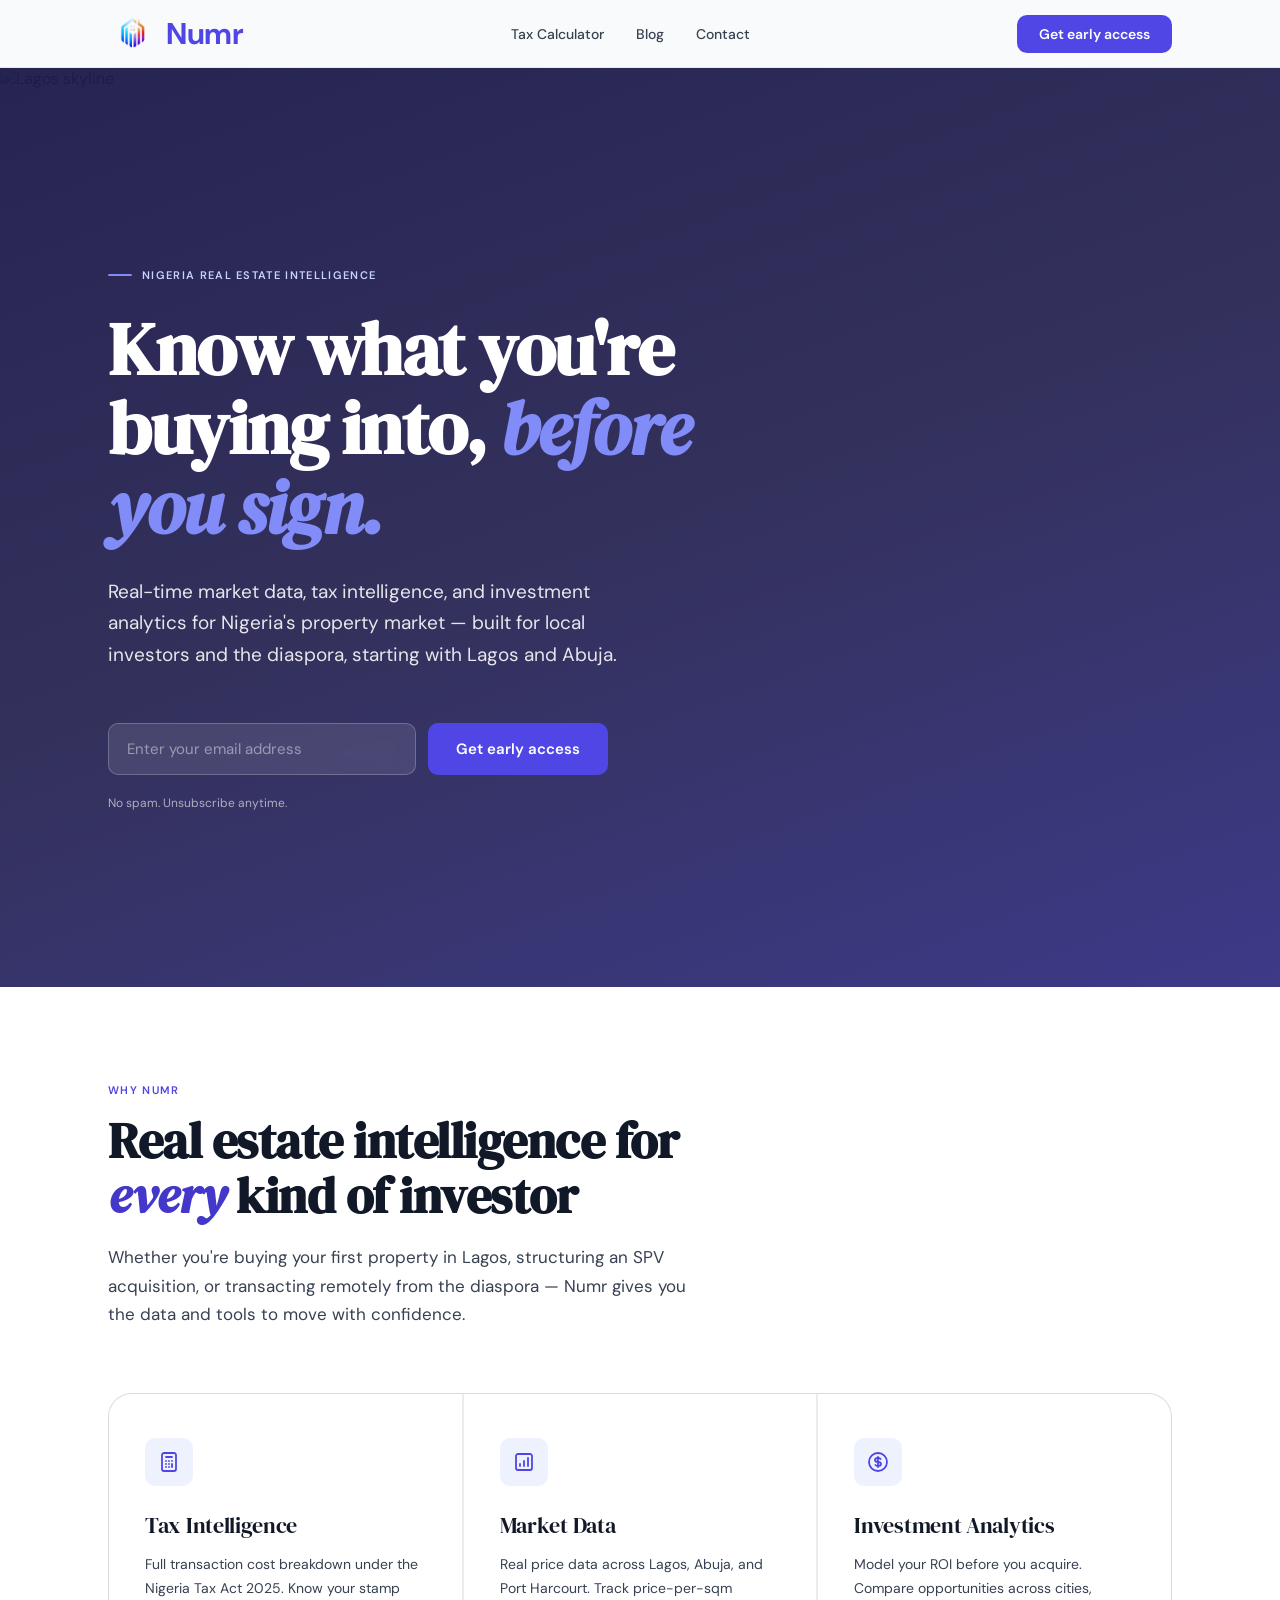
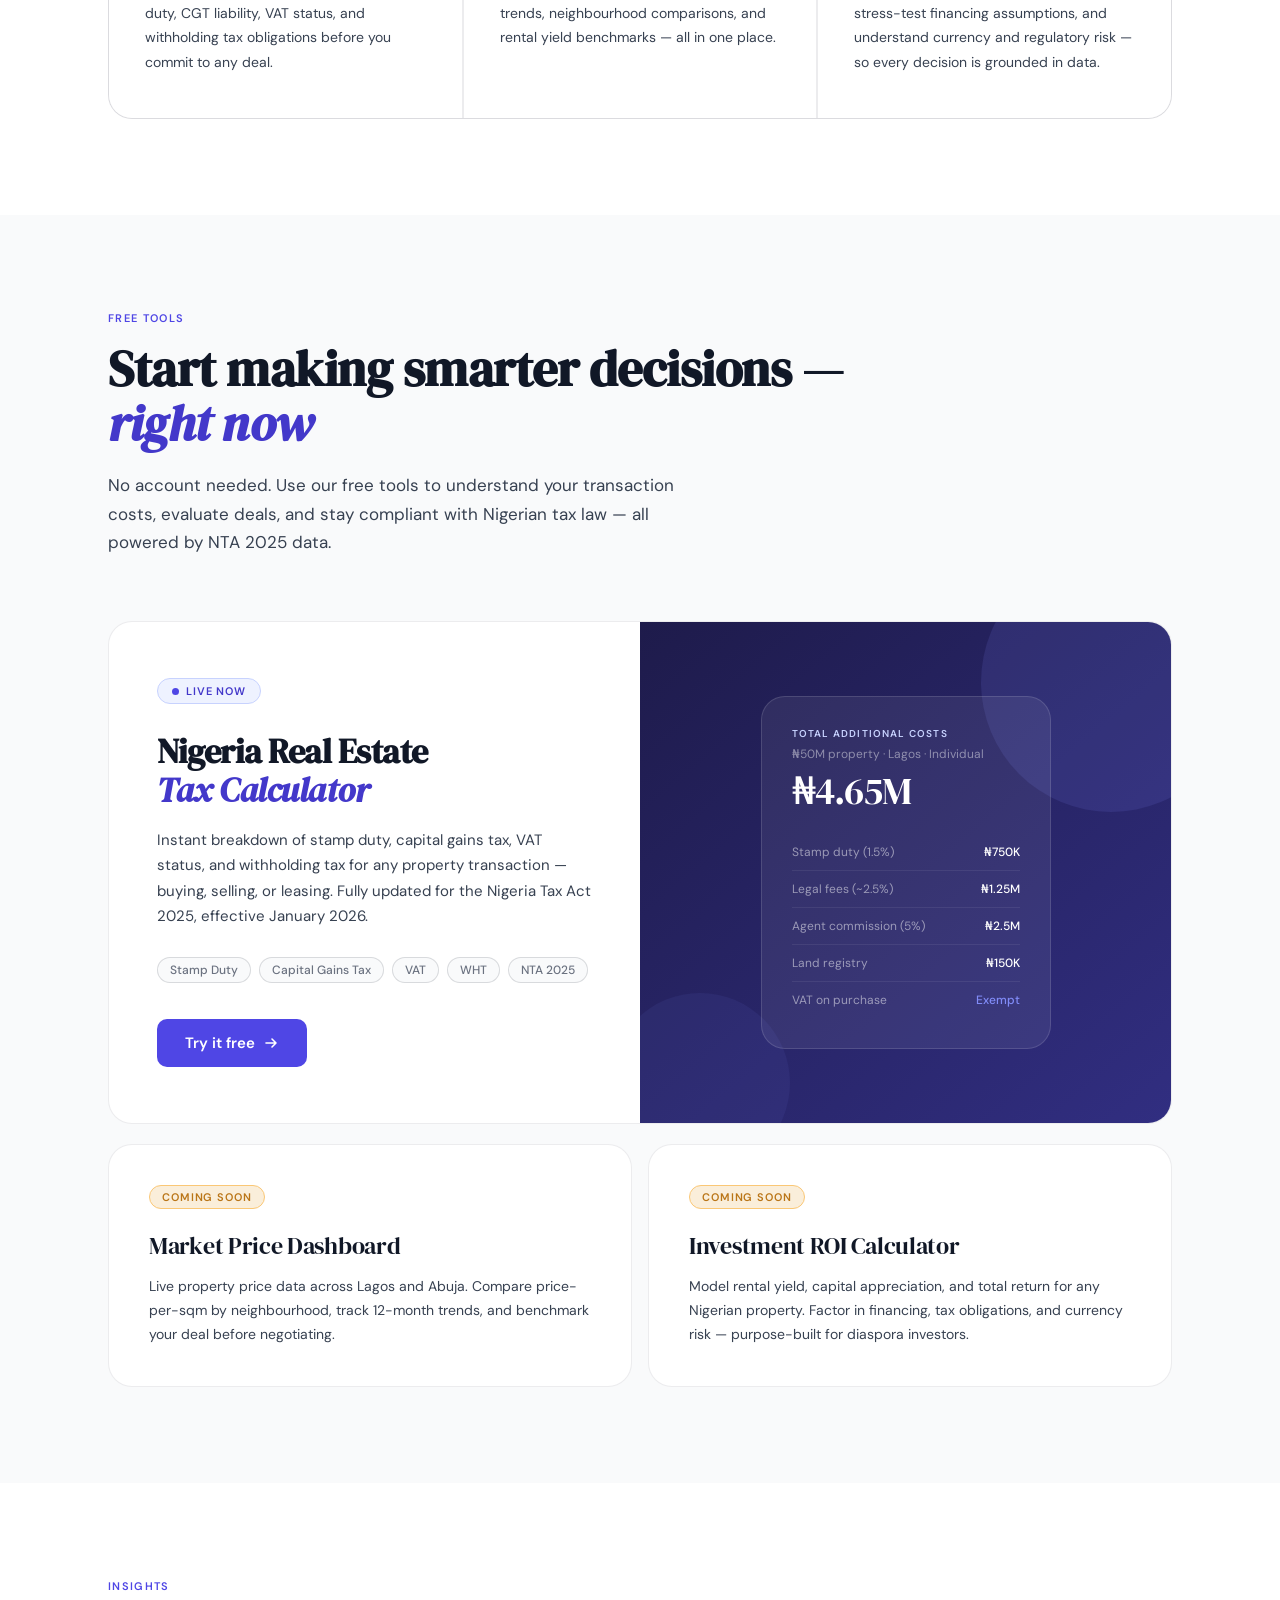
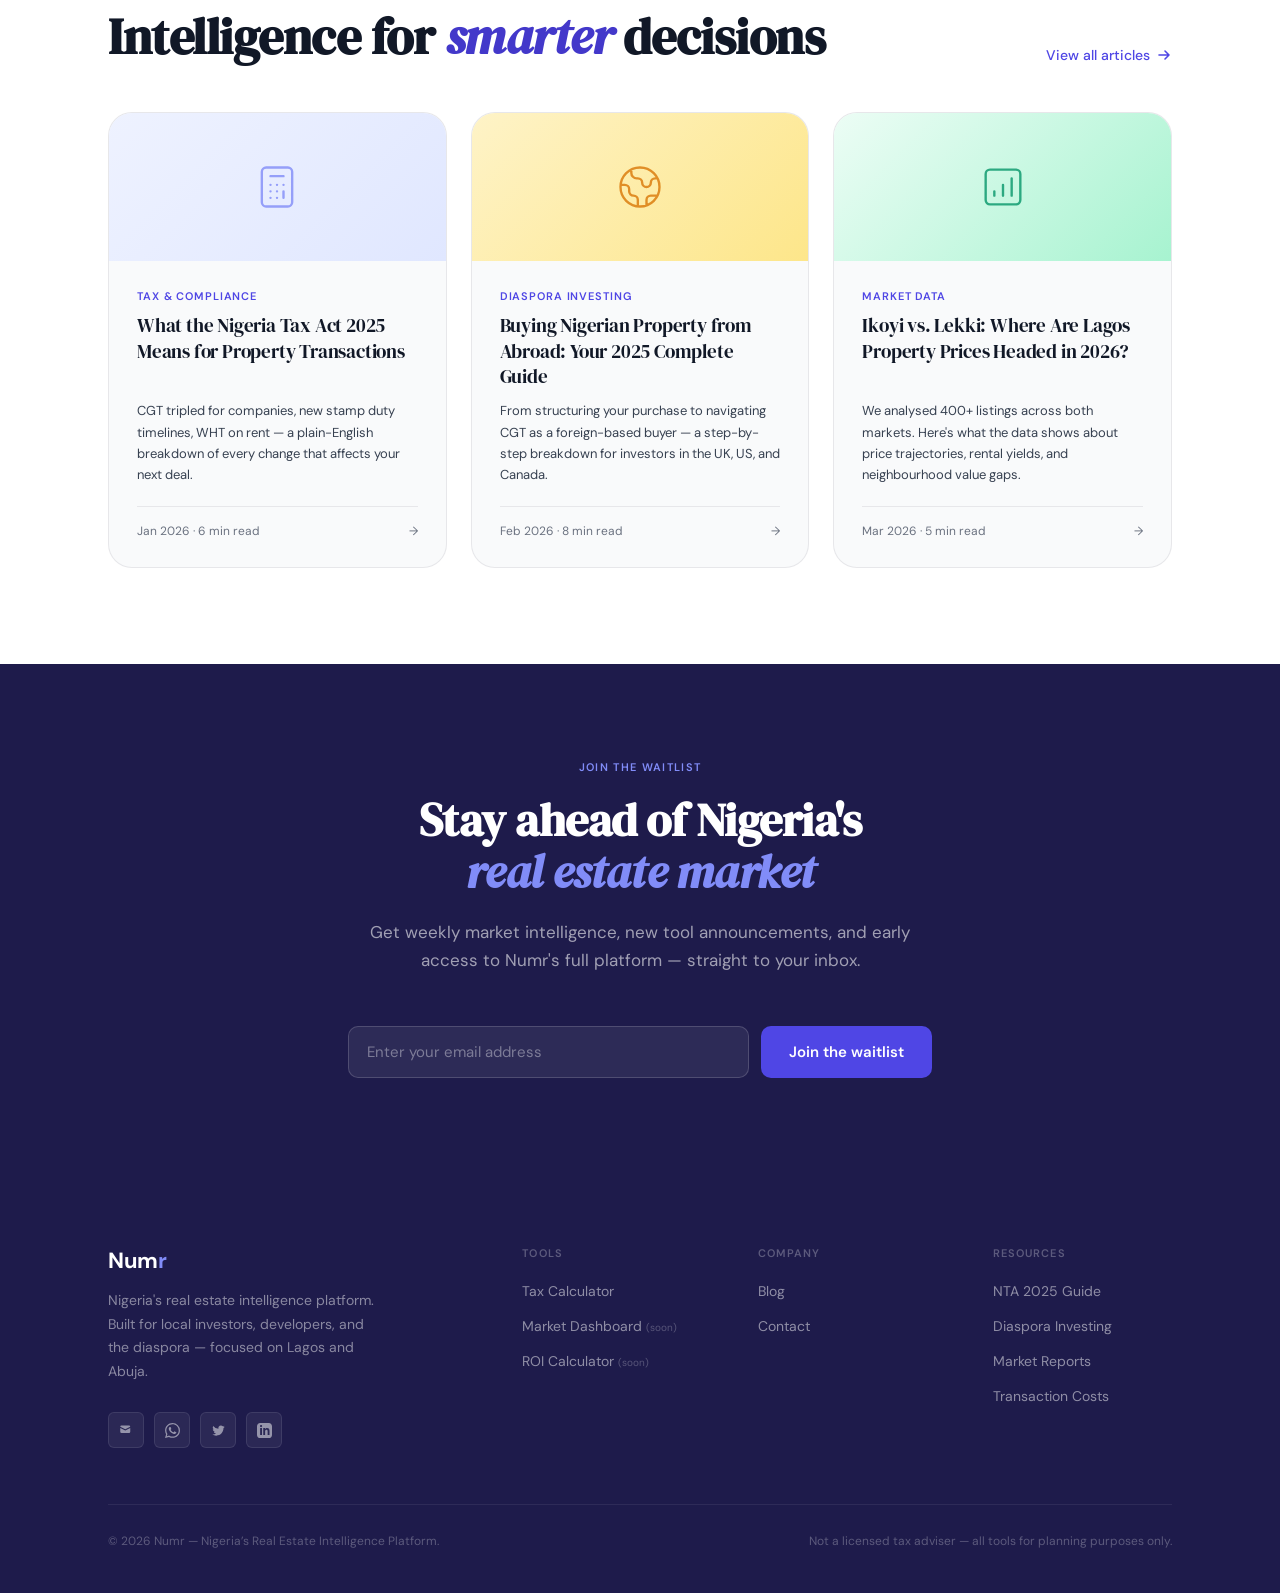
==== index.html @ b35c4426 "bugfix: medium link" ====
<!DOCTYPE html>
<html lang="en">
<head>
  <meta charset="UTF-8">
  <meta name="viewport" content="width=device-width, initial-scale=1.0">
  <title>Numr — Nigeria Real Estate Intelligence</title>
  <meta name="description" content="Market data, tax intelligence, and investment analytics for Nigeria's real estate market. Built for local investors and the diaspora.">

  <!-- Google Analytics -->
  <script async src="https://www.googletagmanager.com/gtag/js?id=G-4TX4QD73YT"></script>
  <script>
    window.dataLayer = window.dataLayer || [];
    function gtag(){dataLayer.push(arguments);}
    gtag('js', new Date());
    gtag('config', 'G-4TX4QD73YT');
  </script>

  <!-- Fonts -->
  <link rel="preconnect" href="https://fonts.googleapis.com">
  <link rel="preconnect" href="https://fonts.gstatic.com" crossorigin>
  <link href="https://fonts.googleapis.com/css2?family=DM+Serif+Display:ital@0;1&family=DM+Sans:opsz,wght@9..40,300;9..40,400;9..40,500;9..40,600;9..40,700&display=swap" rel="stylesheet">

  <!-- Shared styles -->
  <link rel="stylesheet" href="styles.css">

  <style>
    /* ── PAGE-SPECIFIC STYLES ── */

    /* HERO */
    .hero {
      position: relative;
      min-height: max(600px, calc(100vh - var(--nav-h)));
      display: flex;
      align-items: center;
      overflow: hidden;
    }
    .hero-bg { position: absolute; inset: 0; z-index: 0; }
    .hero-bg img { width: 100%; height: 100%; object-fit: cover; object-position: center 40%; }
    .hero-bg::after {
      content: '';
      position: absolute;
      inset: 0;
      background: linear-gradient(160deg, rgba(30,27,75,0.96) 0%, rgba(30,27,75,0.90) 50%, rgba(49,46,129,0.94) 100%);
    }
    .hero-content {
      position: relative;
      z-index: 1;
      max-width: var(--max-w);
      margin: 0 auto;
      padding: 96px 28px 80px;
      width: 100%;
    }
    .hero-eyebrow {
      display: inline-flex;
      align-items: center;
      gap: 10px;
      font-size: 11px;
      font-weight: 600;
      letter-spacing: 0.12em;
      text-transform: uppercase;
      color: var(--indigo-200);
      margin-bottom: 28px;
    }
    .hero-eyebrow::before {
      content: '';
      display: inline-block;
      width: 24px;
      height: 2px;
      background: var(--indigo-400);
      border-radius: 2px;
    }
    .hero h1 {
      font-family: 'DM Serif Display', serif;
      font-size: clamp(40px, 6vw, 74px);
      line-height: 1.07;
      color: #fff;
      letter-spacing: -1.5px;
      margin-bottom: 28px;
      max-width: 820px;
    }
    .hero h1 em { font-style: italic; color: var(--indigo-400); }
    .hero-desc {
      font-size: clamp(16px, 2vw, 19px);
      color: rgba(255,255,255,0.88);
      line-height: 1.68;
      margin-bottom: 52px;
      max-width: 560px;
    }
    .hero-form { display: flex; gap: 12px; flex-wrap: wrap; max-width: 500px; }
    .hero-form input {
      flex: 1;
      min-width: 220px;
      height: 52px;
      border: 1.5px solid rgba(255,255,255,0.22);
      border-radius: var(--radius-md);
      background: rgba(255,255,255,0.10);
      backdrop-filter: blur(8px);
      color: #fff;
      font-family: 'DM Sans', sans-serif;
      font-size: 15px;
      padding: 0 18px;
      outline: none;
      transition: border-color 0.15s, background 0.15s;
    }
    .hero-form input::placeholder { color: rgba(255,255,255,0.45); }
    .hero-form input:focus { border-color: var(--indigo-400); background: rgba(255,255,255,0.15); }
    .hero-form button {
      height: 52px;
      padding: 0 28px;
      background: var(--indigo-600);
      color: #fff;
      border: none;
      border-radius: var(--radius-md);
      font-family: 'DM Sans', sans-serif;
      font-size: 15px;
      font-weight: 600;
      cursor: pointer;
      white-space: nowrap;
      transition: background 0.15s, transform 0.1s;
    }
    .hero-form button:hover { background: var(--indigo-500); }
    .hero-form button:active { transform: scale(0.98); }
    .hero-success {
      display: none;
      align-items: center;
      gap: 14px;
      background: rgba(255,255,255,0.10);
      border: 1.5px solid var(--indigo-400);
      border-radius: var(--radius-md);
      padding: 16px 22px;
      max-width: 440px;
    }
    .hero-success-icon {
      width: 30px; height: 30px;
      border-radius: 50%;
      background: var(--indigo-600);
      display: flex; align-items: center; justify-content: center;
      flex-shrink: 0;
    }
    .hero-success-text { font-size: 14px; color: rgba(255,255,255,0.88); line-height: 1.5; }
    .hero-success-text strong { color: #fff; display: block; margin-bottom: 2px; }
    .hero-sub { margin-top: 20px; font-size: 12px; color: rgba(255,255,255,0.60); }

    /* TRUST BAR */
    .trust-bar { background: var(--indigo-900); padding: 16px 28px; }
    .trust-inner {
      max-width: var(--max-w);
      margin: 0 auto;
      display: flex;
      align-items: center;
      justify-content: center;
      flex-wrap: wrap;
      gap: 8px 28px;
    }
    .trust-label {
      font-size: 11px;
      font-weight: 600;
      letter-spacing: 0.08em;
      text-transform: uppercase;
      color: rgba(255,255,255,0.38);
    }
    .trust-items { display: flex; align-items: center; flex-wrap: wrap; gap: 6px 22px; }
    .trust-item {
      font-size: 13px;
      font-weight: 500;
      color: rgba(255,255,255,0.62);
      display: flex;
      align-items: center;
      gap: 7px;
    }
    .trust-dot { width: 4px; height: 4px; border-radius: 50%; background: var(--indigo-400); flex-shrink: 0; }

    /* SECTION BASE */
    section { padding: 96px 0; }
    .section-inner { max-width: var(--max-w); margin: 0 auto; padding: 0 28px; }
    .section-eyebrow {
      font-size: 11px;
      font-weight: 600;
      letter-spacing: 0.12em;
      text-transform: uppercase;
      color: var(--indigo-600);
      margin-bottom: 16px;
    }
    .section-h2 {
      font-family: 'DM Serif Display', serif;
      font-size: clamp(30px, 4vw, 50px);
      line-height: 1.10;
      letter-spacing: -0.5px;
      color: var(--ink);
      margin-bottom: 20px;
    }
    .section-h2 em { font-style: italic; color: var(--indigo-700); }
    .section-sub {
      font-size: 17px;
      color: var(--ink-muted);
      line-height: 1.68;
      max-width: 600px;
      margin-bottom: 64px;
    }

    /* PITCH */
    .pitch { background: var(--white); }
    .pitch-grid {
      display: grid;
      grid-template-columns: repeat(3, 1fr);
      gap: 2px;
      background: var(--border);
      border-radius: var(--radius-xl);
      overflow: hidden;
      border: 1px solid var(--border);
    }
    .pitch-item { background: var(--white); padding: 44px 36px; transition: background 0.2s; }
    .pitch-item:hover { background: var(--surface); }
    .pitch-icon {
      width: 48px; height: 48px;
      border-radius: var(--radius-md);
      background: var(--indigo-50);
      display: flex; align-items: center; justify-content: center;
      margin-bottom: 24px;
      color: var(--indigo-600);
    }
    .pitch-title { font-family: 'DM Serif Display', serif; font-size: 22px; color: var(--ink); margin-bottom: 12px; letter-spacing: -0.3px; }
    .pitch-text { font-size: 14px; color: var(--ink-muted); line-height: 1.75; }

    /* TOOLS */
    .tools { background: var(--surface); }
    .tool-featured {
      background: var(--white);
      border: 1px solid var(--border);
      border-radius: var(--radius-xl);
      overflow: hidden;
      margin-bottom: 20px;
      display: grid;
      grid-template-columns: 1fr 1fr;
      min-height: 400px;
    }
    .tool-featured-content { padding: 56px 48px; display: flex; flex-direction: column; justify-content: center; }
    .tool-live-badge {
      display: inline-flex;
      align-items: center;
      gap: 7px;
      font-size: 11px;
      font-weight: 600;
      letter-spacing: 0.08em;
      text-transform: uppercase;
      background: var(--indigo-50);
      color: var(--indigo-700);
      border: 1px solid var(--indigo-200);
      border-radius: 100px;
      padding: 5px 14px;
      margin-bottom: 28px;
      width: fit-content;
    }
    .tool-live-badge::before {
      content: '';
      width: 7px; height: 7px;
      border-radius: 50%;
      background: var(--indigo-600);
      animation: pulse 2s infinite;
    }
    @keyframes pulse { 0%, 100% { opacity: 1; } 50% { opacity: 0.4; } }
    .tool-featured-title {
      font-family: 'DM Serif Display', serif;
      font-size: 34px;
      color: var(--ink);
      line-height: 1.15;
      letter-spacing: -0.5px;
      margin-bottom: 18px;
    }
    .tool-featured-title em { font-style: italic; color: var(--indigo-700); }
    .tool-featured-desc { font-size: 15px; color: var(--ink-muted); line-height: 1.68; margin-bottom: 28px; }
    .tool-tags { display: flex; flex-wrap: wrap; gap: 8px; margin-bottom: 36px; }
    .tool-tag {
      font-size: 12px;
      font-weight: 500;
      color: var(--ink-faint);
      background: var(--surface);
      border: 1px solid var(--border-md);
      border-radius: 100px;
      padding: 4px 12px;
    }
    .btn-primary {
      display: inline-flex;
      align-items: center;
      gap: 8px;
      padding: 14px 28px;
      background: var(--indigo-600);
      color: #fff;
      border-radius: var(--radius-md);
      font-size: 15px;
      font-weight: 600;
      text-decoration: none;
      border: none;
      cursor: pointer;
      transition: background 0.15s, transform 0.1s;
      width: fit-content;
    }
    .btn-primary:hover { background: var(--indigo-700); }
    .btn-primary:active { transform: scale(0.99); }

    .tool-featured-preview {
      background: linear-gradient(140deg, var(--indigo-900) 0%, var(--indigo-800) 100%);
      display: flex;
      align-items: center;
      justify-content: center;
      padding: 48px;
      position: relative;
      overflow: hidden;
    }
    .tool-featured-preview::before {
      content: '';
      position: absolute;
      top: -70px; right: -70px;
      width: 260px; height: 260px;
      border-radius: 50%;
      background: rgba(129,140,248,0.12);
    }
    .tool-featured-preview::after {
      content: '';
      position: absolute;
      bottom: -50px; left: -30px;
      width: 180px; height: 180px;
      border-radius: 50%;
      background: rgba(129,140,248,0.07);
    }
    .mini-calc {
      position: relative;
      z-index: 1;
      background: rgba(255,255,255,0.07);
      border: 1px solid rgba(255,255,255,0.13);
      border-radius: var(--radius-xl);
      padding: 30px;
      width: 290px;
      color: #fff;
    }
    .mini-calc-eyebrow { font-size: 10px; font-weight: 600; letter-spacing: 0.12em; text-transform: uppercase; color: var(--indigo-200); margin-bottom: 6px; }
    .mini-calc-context { font-size: 12px; color: rgba(255,255,255,0.45); margin-bottom: 10px; }
    .mini-calc-total { font-family: 'DM Serif Display', serif; font-size: 38px; color: #fff; letter-spacing: -1px; margin-bottom: 24px; line-height: 1; }
    .mini-calc-rows { display: flex; flex-direction: column; }
    .mini-calc-row {
      display: flex;
      justify-content: space-between;
      font-size: 12px;
      padding: 10px 0;
      border-bottom: 1px solid rgba(255,255,255,0.07);
    }
    .mini-calc-row:last-child { border-bottom: none; }
    .mini-calc-name { color: rgba(255,255,255,0.50); }
    .mini-calc-val { color: #fff; font-weight: 500; font-variant-numeric: tabular-nums; }
    .mini-calc-val.exempt { color: var(--indigo-400); }

    .tools-grid { display: grid; grid-template-columns: repeat(2, 1fr); gap: 16px; }
    .tool-card {
      background: var(--white);
      border: 1px solid var(--border);
      border-radius: var(--radius-xl);
      padding: 40px;
    }
    .tool-card-soon {
      display: inline-flex;
      font-size: 11px;
      font-weight: 600;
      letter-spacing: 0.08em;
      text-transform: uppercase;
      background: var(--amber-50);
      color: var(--amber-600);
      border: 1px solid var(--amber-100);
      border-radius: 100px;
      padding: 4px 12px;
      margin-bottom: 20px;
    }
    .tool-card-title { font-family: 'DM Serif Display', serif; font-size: 24px; color: var(--ink); margin-bottom: 12px; letter-spacing: -0.3px; }
    .tool-card-desc { font-size: 14px; color: var(--ink-muted); line-height: 1.72; }

    /* BLOG */
    .blog { background: var(--white); }
    .blog-header {
      display: flex;
      justify-content: space-between;
      align-items: flex-end;
      margin-bottom: 48px;
      flex-wrap: wrap;
      gap: 16px;
    }
    .blog-grid { display: grid; grid-template-columns: repeat(3, 1fr); gap: 24px; }
    .article-card {
      background: var(--surface);
      border: 1px solid var(--border);
      border-radius: var(--radius-xl);
      overflow: hidden;
      text-decoration: none;
      color: inherit;
      display: flex;
      flex-direction: column;
      transition: transform 0.2s, box-shadow 0.2s, border-color 0.2s;
    }
    .article-card:hover {
      transform: translateY(-4px);
      box-shadow: 0 16px 48px rgba(79,70,229,0.10);
      border-color: var(--indigo-200);
    }
    .article-thumb { height: 148px; display: flex; align-items: center; justify-content: center; }
    .article-body { padding: 28px; flex: 1; display: flex; flex-direction: column; }
    .article-cat { font-size: 11px; font-weight: 600; letter-spacing: 0.08em; text-transform: uppercase; color: var(--indigo-600); margin-bottom: 10px; }
    .article-title { font-family: 'DM Serif Display', serif; font-size: 19px; color: var(--ink); line-height: 1.35; margin-bottom: 10px; letter-spacing: -0.2px; flex: 1; }
    .article-excerpt { font-size: 13px; color: var(--ink-muted); line-height: 1.65; margin-bottom: 20px; }
    .article-meta { display: flex; align-items: center; justify-content: space-between; font-size: 12px; color: var(--ink-faint); border-top: 1px solid var(--border); padding-top: 16px; }
    .link-all {
      display: inline-flex;
      align-items: center;
      gap: 6px;
      font-size: 14px;
      font-weight: 500;
      color: var(--indigo-600);
      text-decoration: none;
      transition: gap 0.15s;
      white-space: nowrap;
    }
    .link-all:hover { gap: 10px; }

    /* CTA SECTION */
    .cta-section { background: var(--indigo-900); padding: 96px 0; }
    .cta-inner { max-width: 640px; margin: 0 auto; padding: 0 28px; text-align: center; }
    .cta-eyebrow { font-size: 11px; font-weight: 600; letter-spacing: 0.12em; text-transform: uppercase; color: var(--indigo-400); margin-bottom: 20px; }
    .cta-h2 {
      font-family: 'DM Serif Display', serif;
      font-size: clamp(30px, 4vw, 46px);
      line-height: 1.13;
      color: #fff;
      letter-spacing: -0.5px;
      margin-bottom: 20px;
    }
    .cta-h2 em { font-style: italic; color: var(--indigo-400); }
    .cta-sub { font-size: 17px; color: rgba(255,255,255,0.58); line-height: 1.65; margin-bottom: 52px; }
    .cta-form { display: flex; gap: 12px; flex-wrap: wrap; justify-content: center; }
    .cta-form input {
      flex: 1;
      min-width: 240px;
      height: 52px;
      border: 1.5px solid rgba(255,255,255,0.16);
      border-radius: var(--radius-md);
      background: rgba(255,255,255,0.07);
      color: #fff;
      font-family: 'DM Sans', sans-serif;
      font-size: 15px;
      padding: 0 18px;
      outline: none;
      transition: border-color 0.15s;
    }
    .cta-form input::placeholder { color: rgba(255,255,255,0.38); }
    .cta-form input:focus { border-color: var(--indigo-400); }
    .cta-form button {
      height: 52px;
      padding: 0 28px;
      background: var(--indigo-600);
      color: #fff;
      border: none;
      border-radius: var(--radius-md);
      font-family: 'DM Sans', sans-serif;
      font-size: 15px;
      font-weight: 600;
      cursor: pointer;
      transition: background 0.15s;
    }
    .cta-form button:hover { background: var(--indigo-500); }
    .cta-success {
      display: none;
      align-items: center;
      justify-content: center;
      gap: 12px;
      background: rgba(255,255,255,0.07);
      border: 1px solid var(--indigo-400);
      border-radius: var(--radius-md);
      padding: 18px 24px;
      max-width: 440px;
      margin: 0 auto;
      font-size: 14px;
      color: rgba(255,255,255,0.85);
    }

    /* PAGE-SPECIFIC RESPONSIVE */
    @media (max-width: 1024px) {
      .pitch-grid { grid-template-columns: 1fr 1fr; }
      .tool-featured { grid-template-columns: 1fr; min-height: auto; }
      .tool-featured-preview { min-height: 280px; }
    }
    @media (max-width: 768px) {
      section { padding: 72px 0; }
      .pitch-grid { grid-template-columns: 1fr; }
      .blog-grid { grid-template-columns: 1fr; }
      .tools-grid { grid-template-columns: 1fr; }
      .hero-content { padding: 72px 24px 64px; }
      .tool-featured-content { padding: 40px 32px; }
    }
    @media (max-width: 480px) {
      .hero-form { flex-direction: column; }
      .hero-form input, .hero-form button { width: 100%; min-width: unset; }
      .cta-form { flex-direction: column; align-items: stretch; }
      .cta-form input, .cta-form button { width: 100%; }
      .tool-featured-content { padding: 32px 24px; }
    }
  </style>
</head>
<body>

  <!-- ── NAV ── -->
  <nav class="site-nav">
    <div class="nav-inner">
      <a href="/" class="nav-logo-wrap">
        <img src="src/img/numr-logo.png" alt="Numr logo" class="nav-logo-img">
        <span class="nav-logo-text">Numr</span>
      </a>
      <ul class="nav-links">
        <li><a href="tax-calculator.html">Tax Calculator</a></li>
        <li><a href="blog.html">Blog</a></li>
        <li><a href="mailto:contact@usenumr.com">Contact</a></li>
      </ul>
      <a href="#waitlist" class="nav-cta" onclick="gtag('event','cta_click',{event_category:'navigation',event_label:'nav_get_early_access'})">Get early access</a>
    </div>
  </nav>

  <!-- ── HERO ── -->
  <section class="hero">
    <div class="hero-bg">
      <img src="src/img/eko.gif" alt="Lagos skyline">
    </div>
    <div class="hero-content">
      <div class="hero-eyebrow">Nigeria Real Estate Intelligence</div>
      <h1>Know what you're<br>buying into, <em>before<br>you sign.</em></h1>
      <p class="hero-desc">Real-time market data, tax intelligence, and investment analytics for Nigeria's property market — built for local investors and the diaspora, starting with Lagos and Abuja.</p>

      <form class="hero-form" id="heroForm">
        <input type="email" placeholder="Enter your email address" required>
        <button type="submit">Get early access</button>
      </form>
      <div class="hero-success" id="heroSuccess">
        <div class="hero-success-icon">
          <svg width="14" height="14" viewBox="0 0 14 14" fill="none"><path d="M2.5 7l3 3 6-6" stroke="#fff" stroke-width="1.8" stroke-linecap="round" stroke-linejoin="round"/></svg>
        </div>
        <div class="hero-success-text">
          <strong>You're on the list!</strong>
          We'll reach out with early access and weekly market insights.
        </div>
      </div>
      <p class="hero-sub">No spam. Unsubscribe anytime.</p>
    </div>
  </section>

  <!-- ── TRUST BAR ── -->
  <!-- <div class="trust-bar">
    <div class="trust-inner">
      <span class="trust-label">Active in</span>
      <div class="trust-items">
        <span class="trust-item"><span class="trust-dot"></span>Lagos</span>
        <span class="trust-item"><span class="trust-dot"></span>Abuja</span>
        <span class="trust-item"><span class="trust-dot"></span>Port Harcourt</span>
        <span class="trust-item"><span class="trust-dot"></span>London</span>
        <span class="trust-item"><span class="trust-dot"></span>Houston</span>
        <span class="trust-item"><span class="trust-dot"></span>Toronto</span>
      </div>
    </div>
  </div> -->

  <!-- ── VALUE PROPS ── -->
  <section class="pitch">
    <div class="section-inner">
      <div class="section-eyebrow">Why Numr</div>
      <h2 class="section-h2">Real estate intelligence for<br><em>every</em> kind of investor</h2>
      <p class="section-sub">Whether you're buying your first property in Lagos, structuring an SPV acquisition, or transacting remotely from the diaspora — Numr gives you the data and tools to move with confidence.</p>

      <div class="pitch-grid">
        <div class="pitch-item">
          <div class="pitch-icon">
            <svg width="24" height="24" viewBox="0 0 24 24" fill="none" stroke="currentColor" stroke-width="1.8" stroke-linecap="round" stroke-linejoin="round">
              <path d="M9 7h6m0 10v-3m-3 3h.01M9 17h.01M9 14h.01M12 14h.01M15 11h.01M12 11h.01M9 11h.01M7 21h10a2 2 0 002-2V5a2 2 0 00-2-2H7a2 2 0 00-2 2v14a2 2 0 002 2z"/>
            </svg>
          </div>
          <div class="pitch-title">Tax Intelligence</div>
          <p class="pitch-text">Full transaction cost breakdown under the Nigeria Tax Act 2025. Know your stamp duty, CGT liability, VAT status, and withholding tax obligations before you commit to any deal.</p>
        </div>
        <div class="pitch-item">
          <div class="pitch-icon">
            <svg width="24" height="24" viewBox="0 0 24 24" fill="none" stroke="currentColor" stroke-width="1.8" stroke-linecap="round" stroke-linejoin="round">
              <path d="M16 8v8m-4-5v5m-4-2v2m-2 4h12a2 2 0 002-2V6a2 2 0 00-2-2H6a2 2 0 00-2 2v12a2 2 0 002 2z"/>
            </svg>
          </div>
          <div class="pitch-title">Market Data</div>
          <p class="pitch-text">Real price data across Lagos, Abuja, and Port Harcourt. Track price-per-sqm trends, neighbourhood comparisons, and rental yield benchmarks — all in one place.</p>
        </div>
        <div class="pitch-item">
          <div class="pitch-icon">
            <svg width="24" height="24" viewBox="0 0 24 24" fill="none" stroke="currentColor" stroke-width="1.8" stroke-linecap="round" stroke-linejoin="round">
              <path d="M12 8c-1.657 0-3 .895-3 2s1.343 2 3 2 3 .895 3 2-1.343 2-3 2m0-8c1.11 0 2.08.402 2.599 1M12 8V7m0 1v8m0 0v1m0-1c-1.11 0-2.08-.402-2.599-1M21 12a9 9 0 11-18 0 9 9 0 0118 0z"/>
            </svg>
          </div>
          <div class="pitch-title">Investment Analytics</div>
          <p class="pitch-text">Model your ROI before you acquire. Compare opportunities across cities, stress-test financing assumptions, and understand currency and regulatory risk — so every decision is grounded in data.</p>
        </div>
      </div>
    </div>
  </section>

  <!-- ── TOOLS ── -->
  <section class="tools" id="tools">
    <div class="section-inner">
      <div class="section-eyebrow">Free tools</div>
      <h2 class="section-h2">Start making smarter decisions —<br><em>right now</em></h2>
      <p class="section-sub">No account needed. Use our free tools to understand your transaction costs, evaluate deals, and stay compliant with Nigerian tax law — all powered by NTA 2025 data.</p>

      <div class="tool-featured">
        <div class="tool-featured-content">
          <div class="tool-live-badge">Live now</div>
          <h3 class="tool-featured-title">Nigeria Real Estate<br><em>Tax Calculator</em></h3>
          <p class="tool-featured-desc">Instant breakdown of stamp duty, capital gains tax, VAT status, and withholding tax for any property transaction — buying, selling, or leasing. Fully updated for the Nigeria Tax Act 2025, effective January 2026.</p>
          <div class="tool-tags">
            <span class="tool-tag">Stamp Duty</span>
            <span class="tool-tag">Capital Gains Tax</span>
            <span class="tool-tag">VAT</span>
            <span class="tool-tag">WHT</span>
            <span class="tool-tag">NTA 2025</span>
          </div>
          <a href="tax-calculator.html" class="btn-primary" onclick="gtag('event','tool_click',{event_category:'engagement',event_label:'tax_calculator_featured'})">
            Try it free
            <svg width="16" height="16" viewBox="0 0 16 16" fill="none"><path d="M3 8h10m-4-4l4 4-4 4" stroke="currentColor" stroke-width="1.6" stroke-linecap="round" stroke-linejoin="round"/></svg>
          </a>
        </div>
        <div class="tool-featured-preview">
          <div class="mini-calc">
            <div class="mini-calc-eyebrow">Total additional costs</div>
            <div class="mini-calc-context">&#8358;50M property &middot; Lagos &middot; Individual</div>
            <div class="mini-calc-total">&#8358;4.65M</div>
            <div class="mini-calc-rows">
              <div class="mini-calc-row">
                <span class="mini-calc-name">Stamp duty (1.5%)</span>
                <span class="mini-calc-val">&#8358;750K</span>
              </div>
              <div class="mini-calc-row">
                <span class="mini-calc-name">Legal fees (~2.5%)</span>
                <span class="mini-calc-val">&#8358;1.25M</span>
              </div>
              <div class="mini-calc-row">
                <span class="mini-calc-name">Agent commission (5%)</span>
                <span class="mini-calc-val">&#8358;2.5M</span>
              </div>
              <div class="mini-calc-row">
                <span class="mini-calc-name">Land registry</span>
                <span class="mini-calc-val">&#8358;150K</span>
              </div>
              <div class="mini-calc-row">
                <span class="mini-calc-name">VAT on purchase</span>
                <span class="mini-calc-val exempt">Exempt</span>
              </div>
            </div>
          </div>
        </div>
      </div>

      <div class="tools-grid">
        <div class="tool-card">
          <div class="tool-card-soon">Coming soon</div>
          <div class="tool-card-title">Market Price Dashboard</div>
          <p class="tool-card-desc">Live property price data across Lagos and Abuja. Compare price-per-sqm by neighbourhood, track 12-month trends, and benchmark your deal before negotiating.</p>
        </div>
        <div class="tool-card">
          <div class="tool-card-soon">Coming soon</div>
          <div class="tool-card-title">Investment ROI Calculator</div>
          <p class="tool-card-desc">Model rental yield, capital appreciation, and total return for any Nigerian property. Factor in financing, tax obligations, and currency risk — purpose-built for diaspora investors.</p>
        </div>
      </div>
    </div>
  </section>

  <!-- ── BLOG PREVIEW ── -->
  <section class="blog" id="blog">
    <div class="section-inner">
      <div class="blog-header">
        <div>
          <div class="section-eyebrow">Insights</div>
          <h2 class="section-h2" style="margin-bottom:0">Intelligence for <em>smarter</em> decisions</h2>
        </div>
        <a href="blog.html" class="link-all" onclick="gtag('event','blog_click',{event_category:'engagement',event_label:'view_all_articles'})">
          View all articles
          <svg width="16" height="16" viewBox="0 0 16 16" fill="none"><path d="M3 8h10m-4-4l4 4-4 4" stroke="currentColor" stroke-width="1.6" stroke-linecap="round" stroke-linejoin="round"/></svg>
        </a>
      </div>

      <div class="blog-grid">
        <a href="blog.html" class="article-card">
          <div class="article-thumb" style="background: linear-gradient(135deg, var(--indigo-50) 0%, var(--indigo-100) 100%);">
            <svg width="52" height="52" viewBox="0 0 24 24" fill="none" stroke="var(--indigo-400)" stroke-width="1.1" stroke-linecap="round" stroke-linejoin="round" style="opacity:0.8"><path d="M9 7h6m0 10v-3m-3 3h.01M9 17h.01M9 14h.01M12 14h.01M15 11h.01M12 11h.01M9 11h.01M7 21h10a2 2 0 002-2V5a2 2 0 00-2-2H7a2 2 0 00-2 2v14a2 2 0 002 2z"/></svg>
          </div>
          <div class="article-body">
            <div class="article-cat">Tax &amp; Compliance</div>
            <div class="article-title">What the Nigeria Tax Act 2025 Means for Property Transactions</div>
            <p class="article-excerpt">CGT tripled for companies, new stamp duty timelines, WHT on rent — a plain-English breakdown of every change that affects your next deal.</p>
            <div class="article-meta"><span>Jan 2026 &middot; 6 min read</span><span>&rarr;</span></div>
          </div>
        </a>

        <a href="blog.html" class="article-card">
          <div class="article-thumb" style="background: linear-gradient(135deg, #FEF3C7 0%, #FDE68A 100%);">
            <svg width="52" height="52" viewBox="0 0 24 24" fill="none" stroke="#D97706" stroke-width="1.1" stroke-linecap="round" stroke-linejoin="round" style="opacity:0.8"><path d="M3.055 11H5a2 2 0 012 2v1a2 2 0 002 2 2 2 0 012 2v2.945M8 3.935V5.5A2.5 2.5 0 0010.5 8h.5a2 2 0 012 2 2 2 0 104 0 2 2 0 012-2h1.064M15 20.488V18a2 2 0 012-2h3.064M21 12a9 9 0 11-18 0 9 9 0 0118 0z"/></svg>
          </div>
          <div class="article-body">
            <div class="article-cat">Diaspora Investing</div>
            <div class="article-title">Buying Nigerian Property from Abroad: Your 2025 Complete Guide</div>
            <p class="article-excerpt">From structuring your purchase to navigating CGT as a foreign-based buyer — a step-by-step breakdown for investors in the UK, US, and Canada.</p>
            <div class="article-meta"><span>Feb 2026 &middot; 8 min read</span><span>&rarr;</span></div>
          </div>
        </a>

        <a href="blog.html" class="article-card">
          <div class="article-thumb" style="background: linear-gradient(135deg, #ECFDF5 0%, #A7F3D0 100%);">
            <svg width="52" height="52" viewBox="0 0 24 24" fill="none" stroke="#059669" stroke-width="1.1" stroke-linecap="round" stroke-linejoin="round" style="opacity:0.8"><path d="M16 8v8m-4-5v5m-4-2v2m-2 4h12a2 2 0 002-2V6a2 2 0 00-2-2H6a2 2 0 00-2 2v12a2 2 0 002 2z"/></svg>
          </div>
          <div class="article-body">
            <div class="article-cat">Market Data</div>
            <div class="article-title">Ikoyi vs. Lekki: Where Are Lagos Property Prices Headed in 2026?</div>
            <p class="article-excerpt">We analysed 400+ listings across both markets. Here's what the data shows about price trajectories, rental yields, and neighbourhood value gaps.</p>
            <div class="article-meta"><span>Mar 2026 &middot; 5 min read</span><span>&rarr;</span></div>
          </div>
        </a>
      </div>
    </div>
  </section>

  <!-- ── CTA / WAITLIST ── -->
  <section class="cta-section" id="waitlist">
    <div class="cta-inner">
      <div class="cta-eyebrow">Join the waitlist</div>
      <h2 class="cta-h2">Stay ahead of Nigeria's<br><em>real estate market</em></h2>
      <p class="cta-sub">Get weekly market intelligence, new tool announcements, and early access to Numr's full platform — straight to your inbox.</p>
      <form class="cta-form" id="ctaForm">
        <input type="email" placeholder="Enter your email address" required>
        <button type="submit">Join the waitlist</button>
      </form>
      <div class="cta-success" id="ctaSuccess">
        <svg width="18" height="18" viewBox="0 0 18 18" fill="none"><path d="M3.5 9l4 4 7-7" stroke="var(--indigo-400)" stroke-width="2" stroke-linecap="round" stroke-linejoin="round"/></svg>
        You're in! Watch your inbox for early access and market insights.
      </div>
    </div>
  </section>

  <!-- ── FOOTER ── -->
  <footer class="site-footer">
    <div class="footer-inner">
      <div class="footer-top">
        <div>
          <a href="/" class="footer-logo">Num<span>r</span></a>
          <p class="footer-tagline">Nigeria's real estate intelligence platform. Built for local investors, developers, and the diaspora — focused on Lagos and Abuja.</p>
          <div class="footer-social">
            <a href="mailto:contact@usenumr.com" title="Email">
              <svg width="15" height="15" fill="currentColor" viewBox="0 0 24 24"><path d="M2.003 5.884L10 9.882l7.997-3.998A2 2 0 0016 4H4a2 2 0 00-1.997 1.884z"/><path d="M18 8.118l-8 4-8-4V14a2 2 0 002 2h12a2 2 0 002-2V8.118z"/></svg>
            </a>
            <a href="https://whatsapp.com/channel/0029VaxckNBJ3jv4cRXSWt10" target="_blank" rel="noopener" title="WhatsApp">
              <svg width="15" height="15" fill="currentColor" viewBox="0 0 24 24"><path d="M17.472 14.382c-.297-.149-1.758-.867-2.03-.967-.273-.099-.471-.148-.67.15-.197.297-.767.966-.94 1.164-.173.199-.347.223-.644.075-.297-.15-1.255-.463-2.39-1.475-.883-.788-1.48-1.761-1.653-2.059-.173-.297-.018-.458.13-.606.134-.133.298-.347.446-.52.149-.174.198-.298.298-.497.099-.198.05-.371-.025-.52-.075-.149-.669-1.612-.916-2.207-.242-.579-.487-.5-.669-.51-.173-.008-.371-.01-.57-.01-.198 0-.52.074-.792.372-.272.297-1.04 1.016-1.04 2.479 0 1.462 1.065 2.875 1.213 3.074.149.198 2.096 3.2 5.077 4.487.709.306 1.262.489 1.694.625.712.227 1.36.195 1.871.118.571-.085 1.758-.719 2.006-1.413.248-.694.248-1.289.173-1.413-.074-.124-.272-.198-.57-.347m-5.421 7.403h-.004a9.87 9.87 0 01-5.031-1.378l-.361-.214-3.741.982.998-3.648-.235-.374a9.86 9.86 0 01-1.51-5.26c.001-5.45 4.436-9.884 9.888-9.884 2.64 0 5.122 1.03 6.988 2.898a9.825 9.825 0 012.893 6.994c-.003 5.45-4.437 9.884-9.885 9.884m8.413-18.297A11.815 11.815 0 0012.05 0C5.495 0 .16 5.335.157 11.892c0 2.096.547 4.142 1.588 5.945L.057 24l6.305-1.654a11.882 11.882 0 005.683 1.448h.005c6.554 0 11.89-5.335 11.893-11.893a11.821 11.821 0 00-3.48-8.413z"/></svg>
            </a>
            <!-- Updated: use Medium for blog posts -->
            <a href="https://medium.com/@UseNumr" target="_blank" rel="noopener" title="Medium">
              <svg width="15" height="15" fill="currentColor" viewBox="0 0 24 24"><path d="M8.29 20.251c7.547 0 11.675-6.253 11.675-11.675 0-.178 0-.355-.012-.53A8.348 8.348 0 0022 5.92a8.19 8.19 0 01-2.357.646 4.118 4.118 0 001.804-2.27 8.224 8.224 0 01-2.605.996 4.107 4.107 0 00-6.993 3.743 11.65 11.65 0 01-8.457-4.287 4.106 4.106 0 001.27 5.477A4.072 4.072 0 012.8 9.713v.052a4.105 4.105 0 003.292 4.022 4.095 4.095 0 01-1.853.07 4.108 4.108 0 003.834 2.85A8.233 8.233 0 012 18.407a11.616 11.616 0 006.29 1.84"/></svg>
            </a>
            <a href="https://www.linkedin.com/company/106111779" target="_blank" rel="noopener" title="LinkedIn">
              <svg width="15" height="15" fill="currentColor" viewBox="0 0 24 24"><path d="M19 0h-14c-2.761 0-5 2.239-5 5v14c0 2.761 2.239 5 5 5h14c2.762 0 5-2.239 5-5v-14c0-2.761-2.238-5-5-5zm-11 19h-3v-11h3v11zm-1.5-12.268c-.966 0-1.75-.79-1.75-1.764s.784-1.764 1.75-1.764 1.75.79 1.75 1.764-.783 1.764-1.75 1.764zm13.5 12.268h-3v-5.604c0-3.368-4-3.113-4 0v5.604h-3v-11h3v1.765c1.396-2.586 7-2.777 7 2.476v6.759z"/></svg>
            </a>
          </div>
        </div>
        <div>
          <div class="footer-col-title">Tools</div>
          <ul class="footer-links">
            <li><a href="tax-calculator.html">Tax Calculator</a></li>
            <li><a href="#tools">Market Dashboard <span style="font-size:10px;opacity:0.5">(soon)</span></a></li>
            <li><a href="#tools">ROI Calculator <span style="font-size:10px;opacity:0.5">(soon)</span></a></li>
          </ul>
        </div>
        <div>
          <div class="footer-col-title">Company</div>
          <ul class="footer-links">
            <li><a href="blog.html">Blog</a></li>
            <!-- Careers link removed to hide the page -->
            <li><a href="mailto:contact@usenumr.com">Contact</a></li>
          </ul>
        </div>
        <div>
          <div class="footer-col-title">Resources</div>
          <ul class="footer-links">
            <li><a href="blog.html">NTA 2025 Guide</a></li>
            <li><a href="blog.html">Diaspora Investing</a></li>
            <li><a href="blog.html">Market Reports</a></li>
            <li><a href="tax-calculator.html">Transaction Costs</a></li>
          </ul>
        </div>
      </div>
      <div class="footer-bottom">
        <p>&copy; 2026 Numr &mdash; Nigeria&rsquo;s Real Estate Intelligence Platform.</p>
        <p>Not a licensed tax adviser &mdash; all tools for planning purposes only.</p>
      </div>
    </div>
  </footer>

  <script>
    const SCRIPT_URL = 'https://script.google.com/macros/s/AKfycbwo5bg86p9HlwqTNDowXeP2f9GHCmr6KF3uL_Xsju3O50vznSwnb4C3VBxFsDNXwIXZ/exec';

    async function submitEmail(email, source, formEl, successEl) {
      // Prevent duplicate submissions
      if (formEl.dataset.submitted === 'true') return;
      formEl.dataset.submitted = 'true';

      // Disable inputs and button immediately to lock the form
      const submitBtn = formEl.querySelector('button');
      const inputEl = formEl.querySelector('input');
      if (submitBtn) {
        submitBtn.disabled = true;
        submitBtn.style.opacity = '0.6';
        submitBtn.style.cursor = 'not-allowed';
      }
      if (inputEl) inputEl.disabled = true;

      try {
        await fetch(SCRIPT_URL, {
          method: 'POST',
          body: JSON.stringify({ email, source, timestamp: new Date().toISOString() }),
          mode: 'no-cors',
          headers: { 'Content-Type': 'application/json' }
        });
        if (typeof gtag === 'function') {
          gtag('event', 'generate_lead', { event_category: 'conversion', event_label: source });
        }
      } catch (err) {
        console.error('Lead capture error:', err);
      } finally {
        formEl.style.display = 'none';
        successEl.style.display = 'flex';
      }
    }

    document.getElementById('heroForm').addEventListener('submit', function(e) {
      e.preventDefault();
      submitEmail(this.querySelector('input').value, 'hero_form', this, document.getElementById('heroSuccess'));
    });

    document.getElementById('ctaForm').addEventListener('submit', function(e) {
      e.preventDefault();
      submitEmail(this.querySelector('input').value, 'cta_waitlist', this, document.getElementById('ctaSuccess'));
    });

    // Nav link clicks
    document.querySelectorAll('.nav-links a').forEach(function(link) {
      link.addEventListener('click', function() {
        gtag('event', 'nav_click', { event_category: 'navigation', event_label: this.textContent.trim() });
      });
    });

    // Blog article card clicks
    document.querySelectorAll('.blog-grid .article-card').forEach(function(card) {
      card.addEventListener('click', function() {
        var title = this.querySelector('.article-title');
        gtag('event', 'article_click', { event_category: 'blog', event_label: title ? title.textContent.trim() : 'unknown' });
      });
    });

    // Footer social link clicks
    document.querySelectorAll('.footer-social a').forEach(function(link) {
      link.addEventListener('click', function() {
        gtag('event', 'social_click', { event_category: 'social', event_label: this.getAttribute('title') || this.href });
      });
    });
  </script>
</body>
</html>
---- styles.css ----
/* ================================================================
   NUMR — Shared Styles
   Loaded by: index.html, tax-calculator.html, blog.html
   ================================================================ */

/* ── DESIGN TOKENS ── */
:root {
  /* Indigo palette (primary brand) */
  --indigo-900: #1E1B4B;
  --indigo-800: #312E81;
  --indigo-700: #4338CA;
  --indigo-600: #4F46E5;
  --indigo-500: #6366F1;
  --indigo-400: #818CF8;
  --indigo-200: #C7D2FE;
  --indigo-100: #E0E7FF;
  --indigo-50:  #EEF2FF;

  /* Aliases — lets components written with --green-* auto-update */
  --green-900: var(--indigo-900);
  --green-800: var(--indigo-800);
  --green-700: var(--indigo-700);
  --green-600: var(--indigo-600);
  --green-400: var(--indigo-400);
  --green-200: var(--indigo-200);
  --green-100: var(--indigo-100);
  --green-50:  var(--indigo-50);

  /* Amber accent */
  --amber-600: #BA7517;
  --amber-400: #EF9F27;
  --amber-100: #FAC775;
  --amber-50:  #FAEEDA;

  /* Neutrals */
  --ink:       #111827;
  --ink-muted: #374151;
  --ink-faint: #6B7280;
  --surface:   #F9FAFB;
  --white:     #FFFFFF;
  --border:    rgba(17,24,39,0.08);
  --border-md: rgba(17,24,39,0.14);

  /* Border radius scale */
  --radius-sm: 6px;
  --radius-md: 10px;
  --radius-lg: 16px;
  --radius-xl: 24px;

  /* Layout */
  --max-w: 1120px;
  --nav-h: 68px;
}

/* ── RESET ── */
*, *::before, *::after { box-sizing: border-box; margin: 0; padding: 0; }
html { scroll-behavior: smooth; }
body {
  font-family: 'DM Sans', sans-serif;
  background: var(--surface);
  color: var(--ink);
  -webkit-font-smoothing: antialiased;
}

/* ── SITE NAV ── */
.site-nav {
  position: sticky;
  top: 0;
  z-index: 100;
  background: rgba(249,250,251,0.94);
  backdrop-filter: blur(14px);
  -webkit-backdrop-filter: blur(14px);
  border-bottom: 1px solid var(--border);
  height: var(--nav-h);
}

.nav-inner {
  max-width: var(--max-w);
  margin: 0 auto;
  padding: 0 28px;
  height: 100%;
  display: flex;
  align-items: center;
  justify-content: space-between;
  gap: 24px;
}

/* Logo: image + wordmark */
.nav-logo-wrap {
  display: flex;
  align-items: center;
  gap: 10px;
  text-decoration: none;
  flex-shrink: 0;
}
.nav-logo-img {
  width: 48px;
  height: 48px;
  border-radius: 8px;
  object-fit: contain;
  display: block;
}
.nav-logo-text {
  font-family: 'DM Sans', sans-serif;
  font-size: 30px;
  font-weight: 700;
  color: var(--indigo-600);
  letter-spacing: -0.3px;
  line-height: 1;
}

/* Nav links */
.nav-links {
  display: flex;
  align-items: center;
  gap: 32px;
  list-style: none;
}
.nav-links a {
  font-size: 14px;
  font-weight: 500;
  color: var(--ink-muted);
  text-decoration: none;
  transition: color 0.15s;
}
.nav-links a:hover { color: var(--ink); }
.nav-links a.active { color: var(--indigo-600); }

/* Nav CTA button */
.nav-cta {
  display: inline-flex;
  align-items: center;
  padding: 10px 22px;
  background: var(--indigo-600);
  color: #fff;
  border-radius: var(--radius-md);
  font-family: 'DM Sans', sans-serif;
  font-size: 14px;
  font-weight: 600;
  text-decoration: none;
  transition: background 0.15s;
  flex-shrink: 0;
}
.nav-cta:hover { background: var(--indigo-700); }

/* Nav badge (used on tool pages instead of CTA) */
.nav-badge {
  font-size: 11px;
  font-weight: 500;
  letter-spacing: 0.04em;
  background: var(--indigo-50);
  color: var(--indigo-700);
  border: 1px solid var(--indigo-200);
  border-radius: 100px;
  padding: 4px 12px;
  flex-shrink: 0;
}

/* ── SITE FOOTER ── */
.site-footer {
  background: var(--indigo-900);
  padding: 72px 0 44px;
}

.footer-inner {
  max-width: var(--max-w);
  margin: 0 auto;
  padding: 0 28px;
}

.footer-top {
  display: grid;
  grid-template-columns: 2fr 1fr 1fr 1fr;
  gap: 56px;
  margin-bottom: 56px;
}

/* Footer wordmark (text-only, no image) */
.footer-logo {
  font-family: 'DM Sans', sans-serif;
  font-size: 22px;
  font-weight: 700;
  color: #fff;
  text-decoration: none;
  letter-spacing: -0.3px;
  display: block;
  margin-bottom: 14px;
}
.footer-logo span { color: var(--indigo-400); }

.footer-tagline {
  font-size: 14px;
  color: rgba(255,255,255,0.48);
  line-height: 1.70;
  margin-bottom: 28px;
  max-width: 280px;
}

.footer-social {
  display: flex;
  gap: 10px;
}
.footer-social a {
  width: 36px;
  height: 36px;
  border-radius: var(--radius-sm);
  background: rgba(255,255,255,0.06);
  border: 1px solid rgba(255,255,255,0.09);
  display: flex;
  align-items: center;
  justify-content: center;
  color: rgba(255,255,255,0.50);
  text-decoration: none;
  transition: background 0.15s, color 0.15s, border-color 0.15s;
}
.footer-social a:hover {
  background: var(--indigo-600);
  color: #fff;
  border-color: var(--indigo-600);
}

.footer-col-title {
  font-size: 11px;
  font-weight: 600;
  letter-spacing: 0.10em;
  text-transform: uppercase;
  color: rgba(255,255,255,0.28);
  margin-bottom: 20px;
}

.footer-links {
  list-style: none;
  display: flex;
  flex-direction: column;
  gap: 14px;
}
.footer-links a {
  font-size: 14px;
  color: rgba(255,255,255,0.50);
  text-decoration: none;
  transition: color 0.15s;
}
.footer-links a:hover { color: #fff; }

.footer-bottom {
  border-top: 1px solid rgba(255,255,255,0.07);
  padding-top: 28px;
  display: flex;
  justify-content: space-between;
  align-items: center;
  flex-wrap: wrap;
  gap: 12px;
}
.footer-bottom p,
.footer-bottom a {
  font-size: 12px;
  color: rgba(255,255,255,0.28);
  text-decoration: none;
}
.footer-bottom a:hover { color: rgba(255,255,255,0.60); }

/* ── SHARED RESPONSIVE ── */
@media (max-width: 1024px) {
  .footer-top { grid-template-columns: 1fr 1fr; gap: 40px; }
}
@media (max-width: 768px) {
  .nav-links { display: none; }
  .footer-top { grid-template-columns: 1fr; gap: 32px; }
}
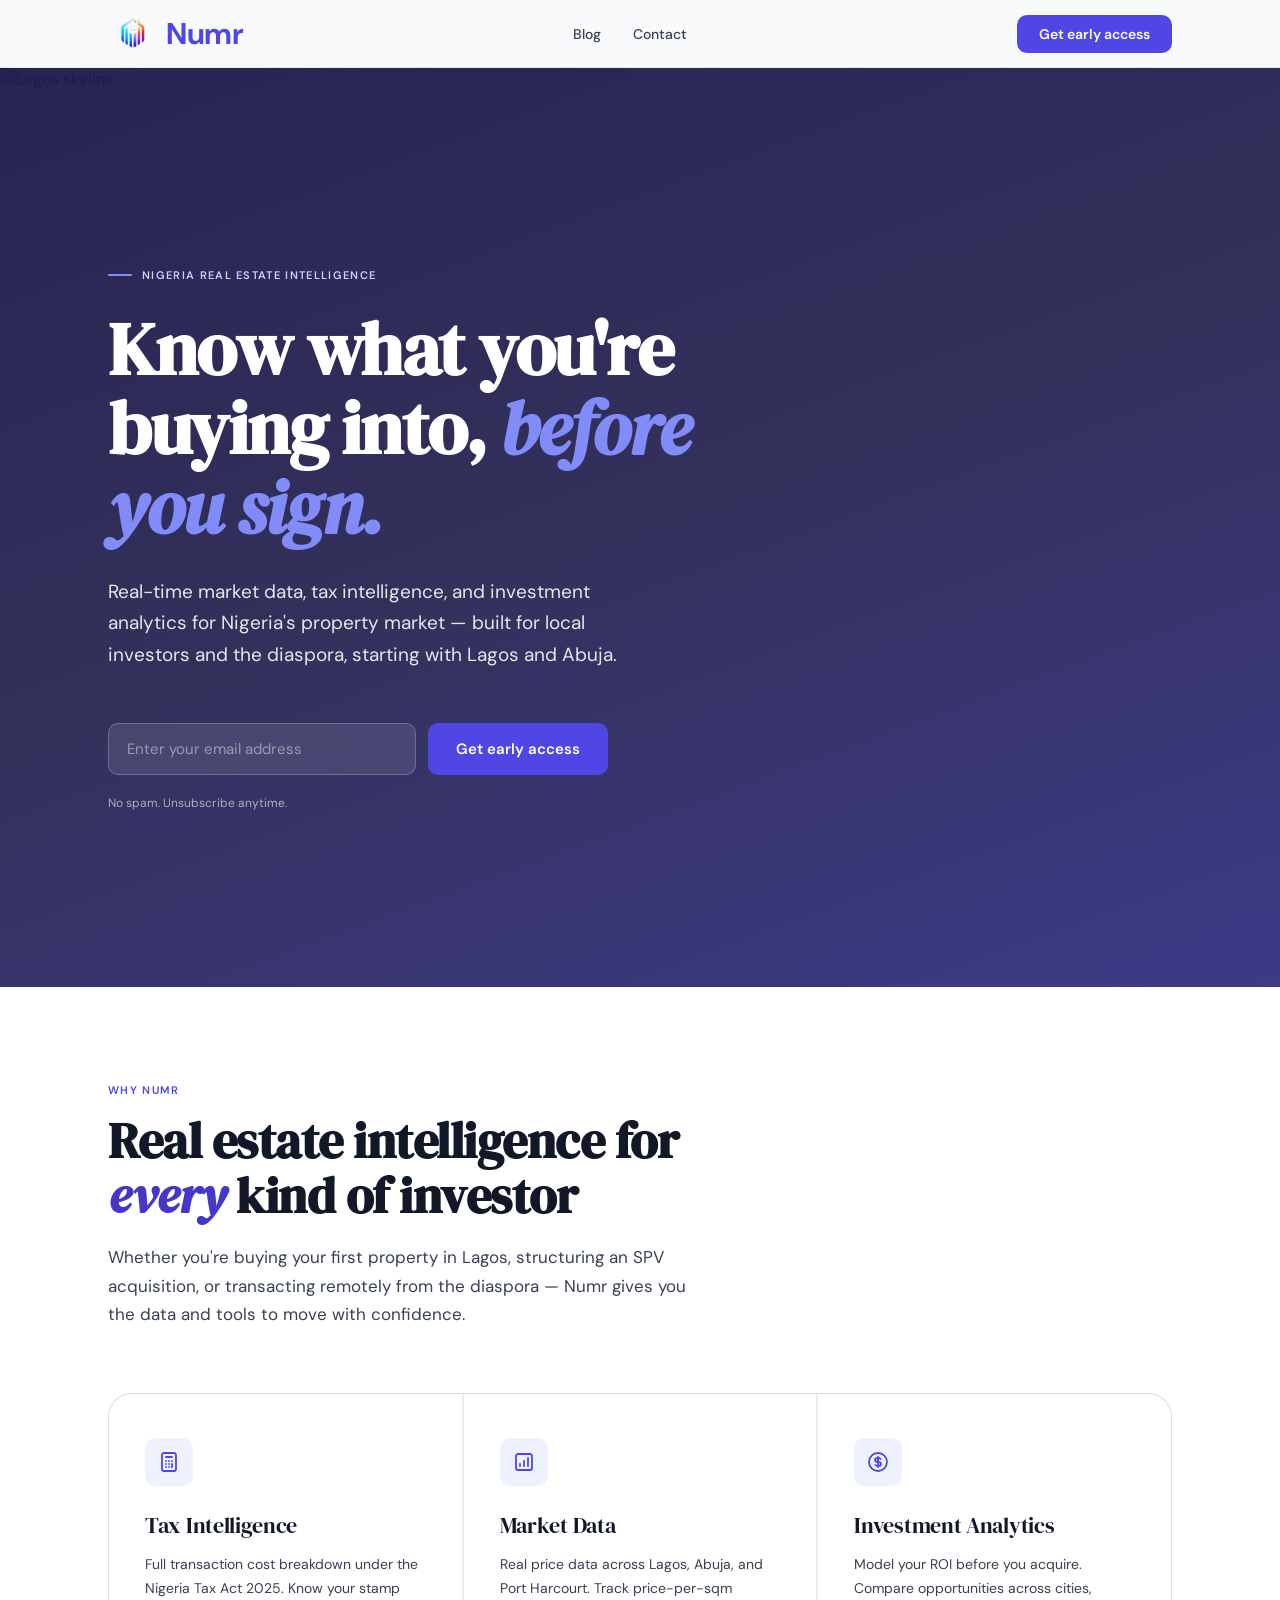
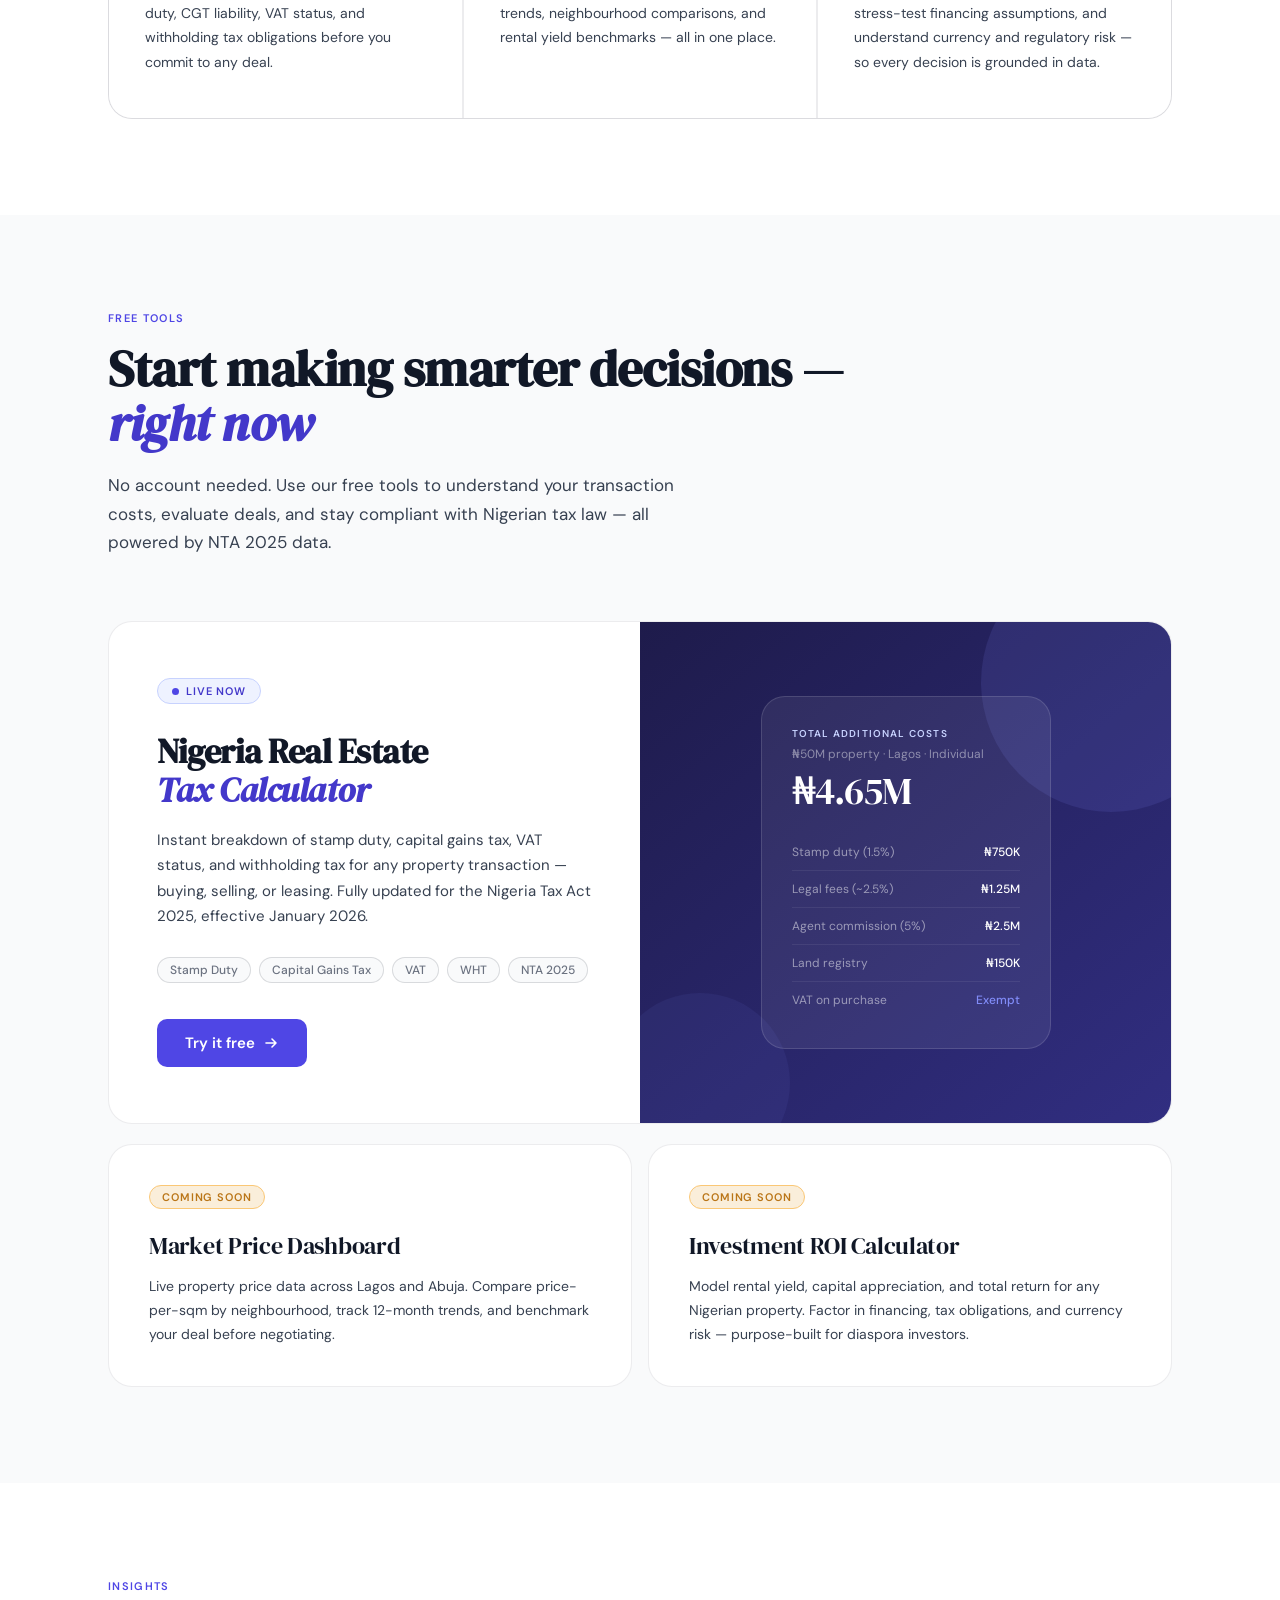
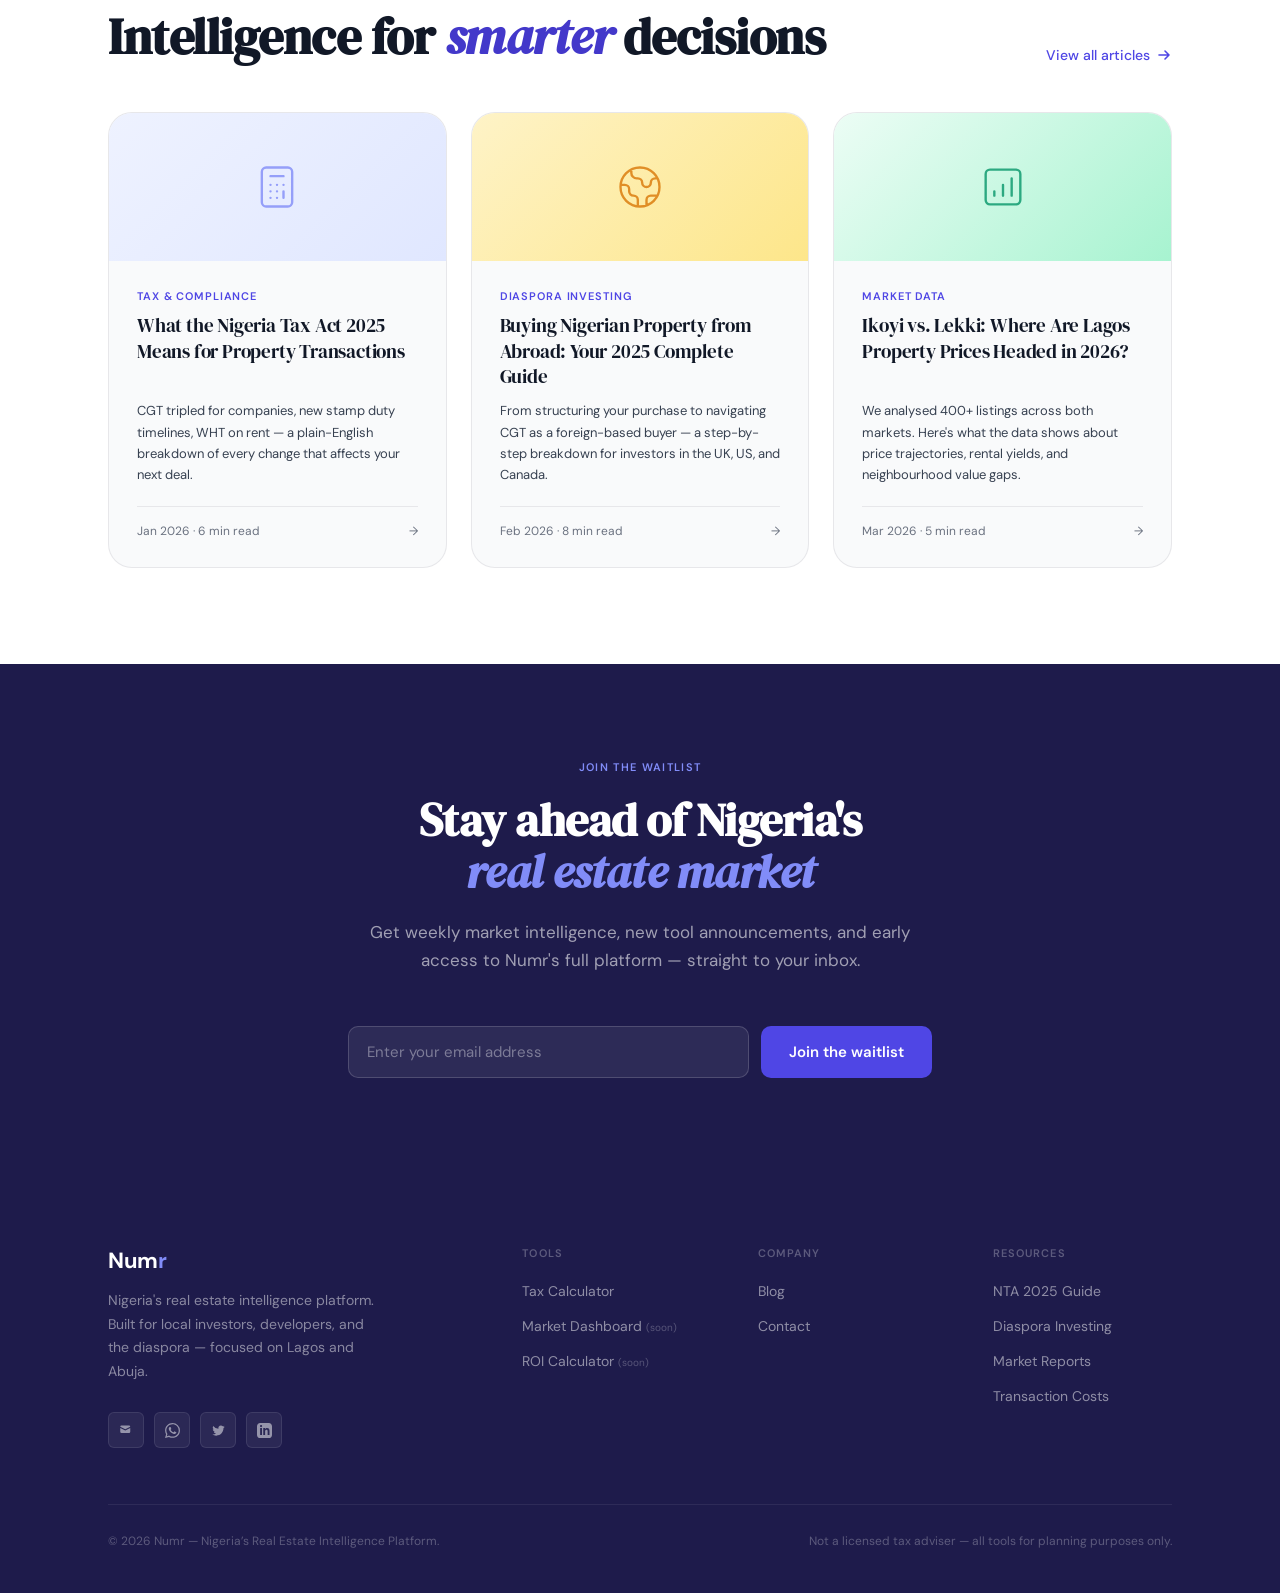
==== commit 846dbb10: "bugfix: report summary" ====
--- a/index.html
+++ b/index.html
@@ -511,7 +511,7 @@
         <span class="nav-logo-text">Numr</span>
       </a>
       <ul class="nav-links">
-        <li><a href="tax-calculator.html">Tax Calculator</a></li>
+        <!-- <li><a href="tax-calculator.html">Tax Calculator</a></li> -->
         <li><a href="blog.html">Blog</a></li>
         <li><a href="mailto:contact@usenumr.com">Contact</a></li>
       </ul>
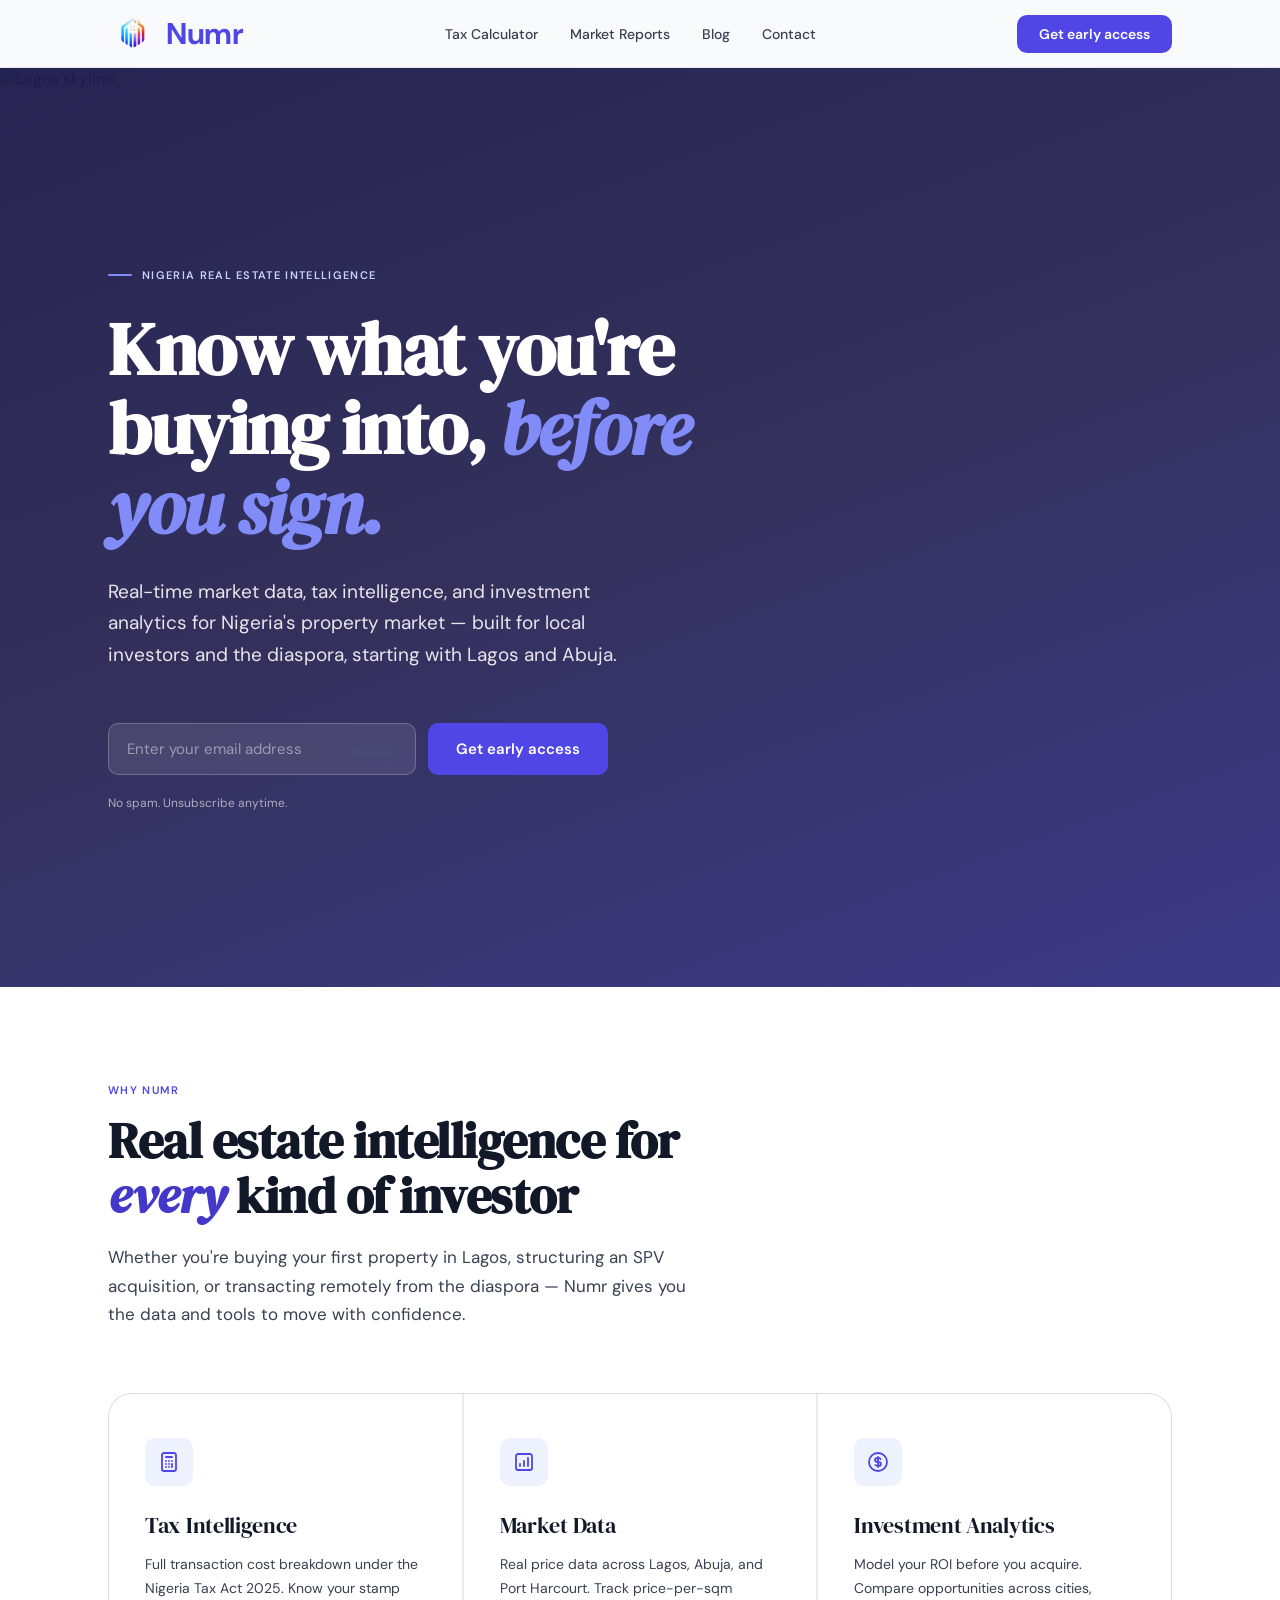
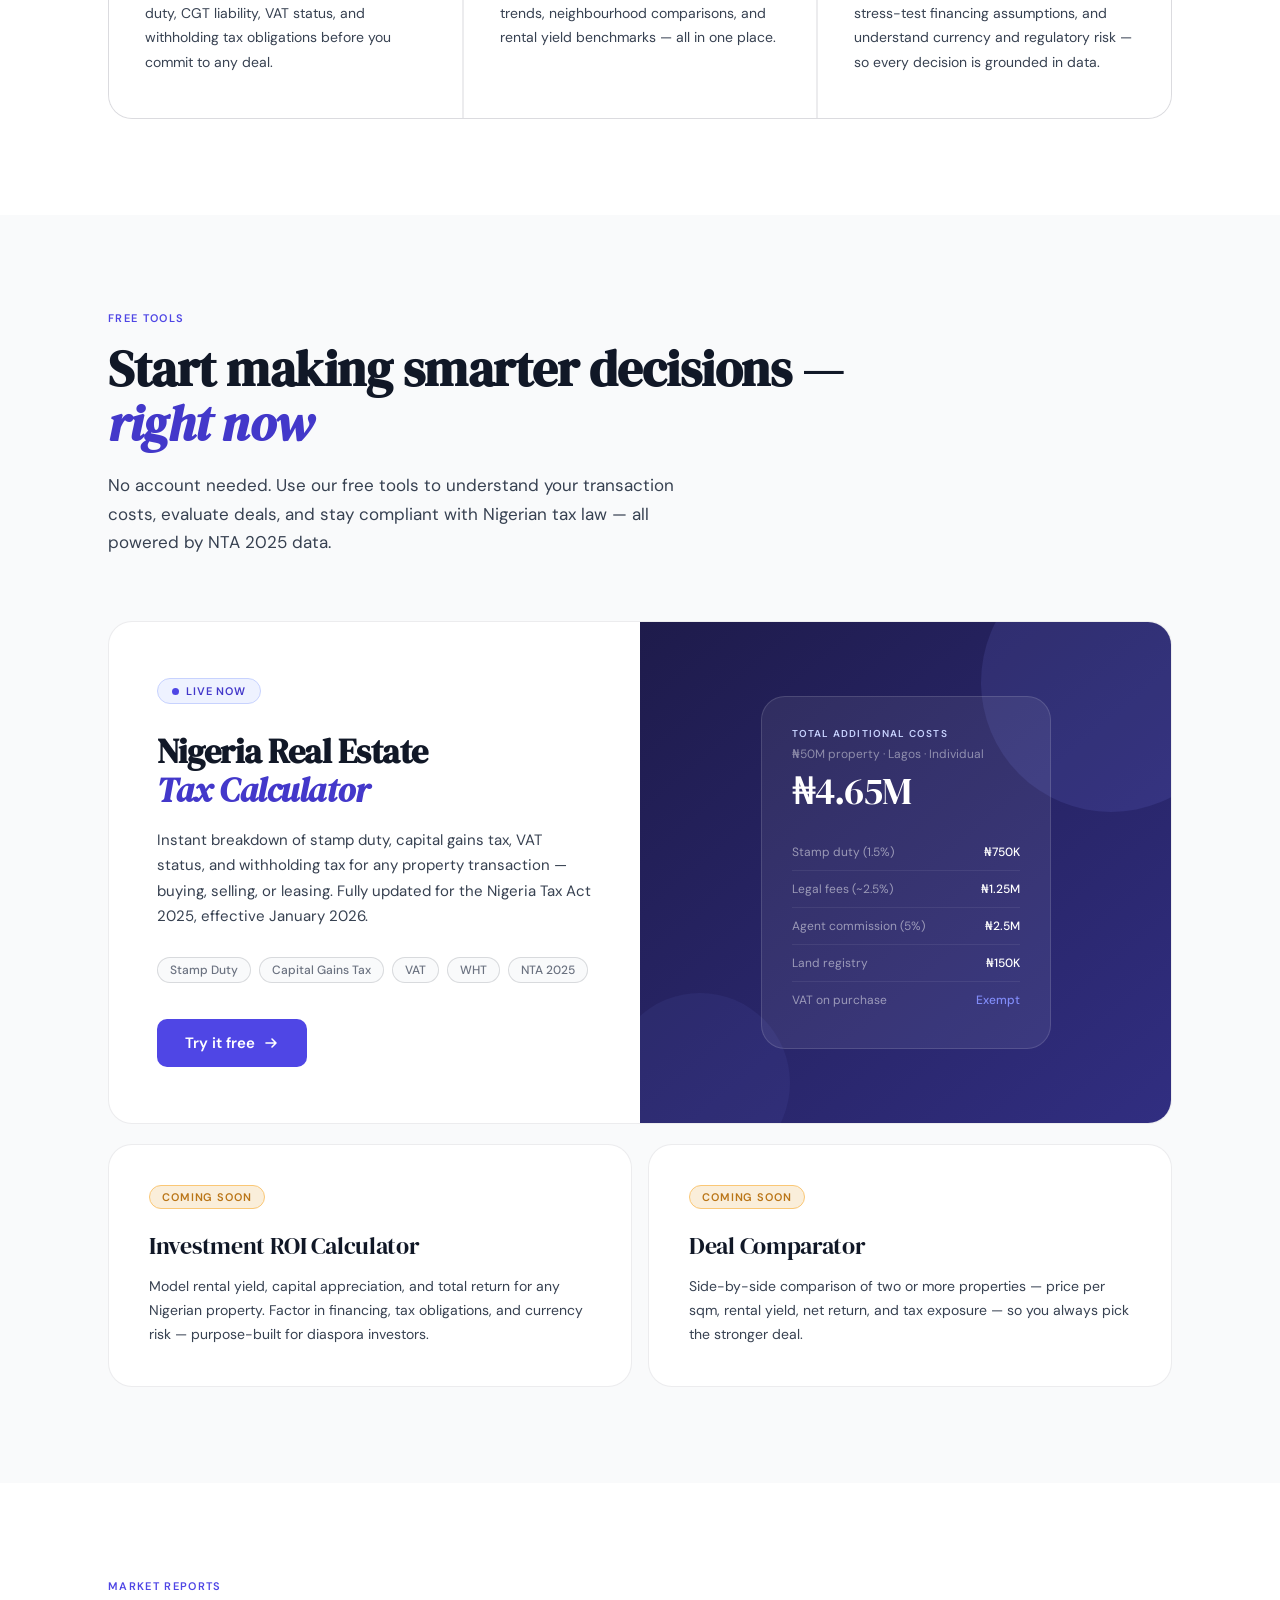
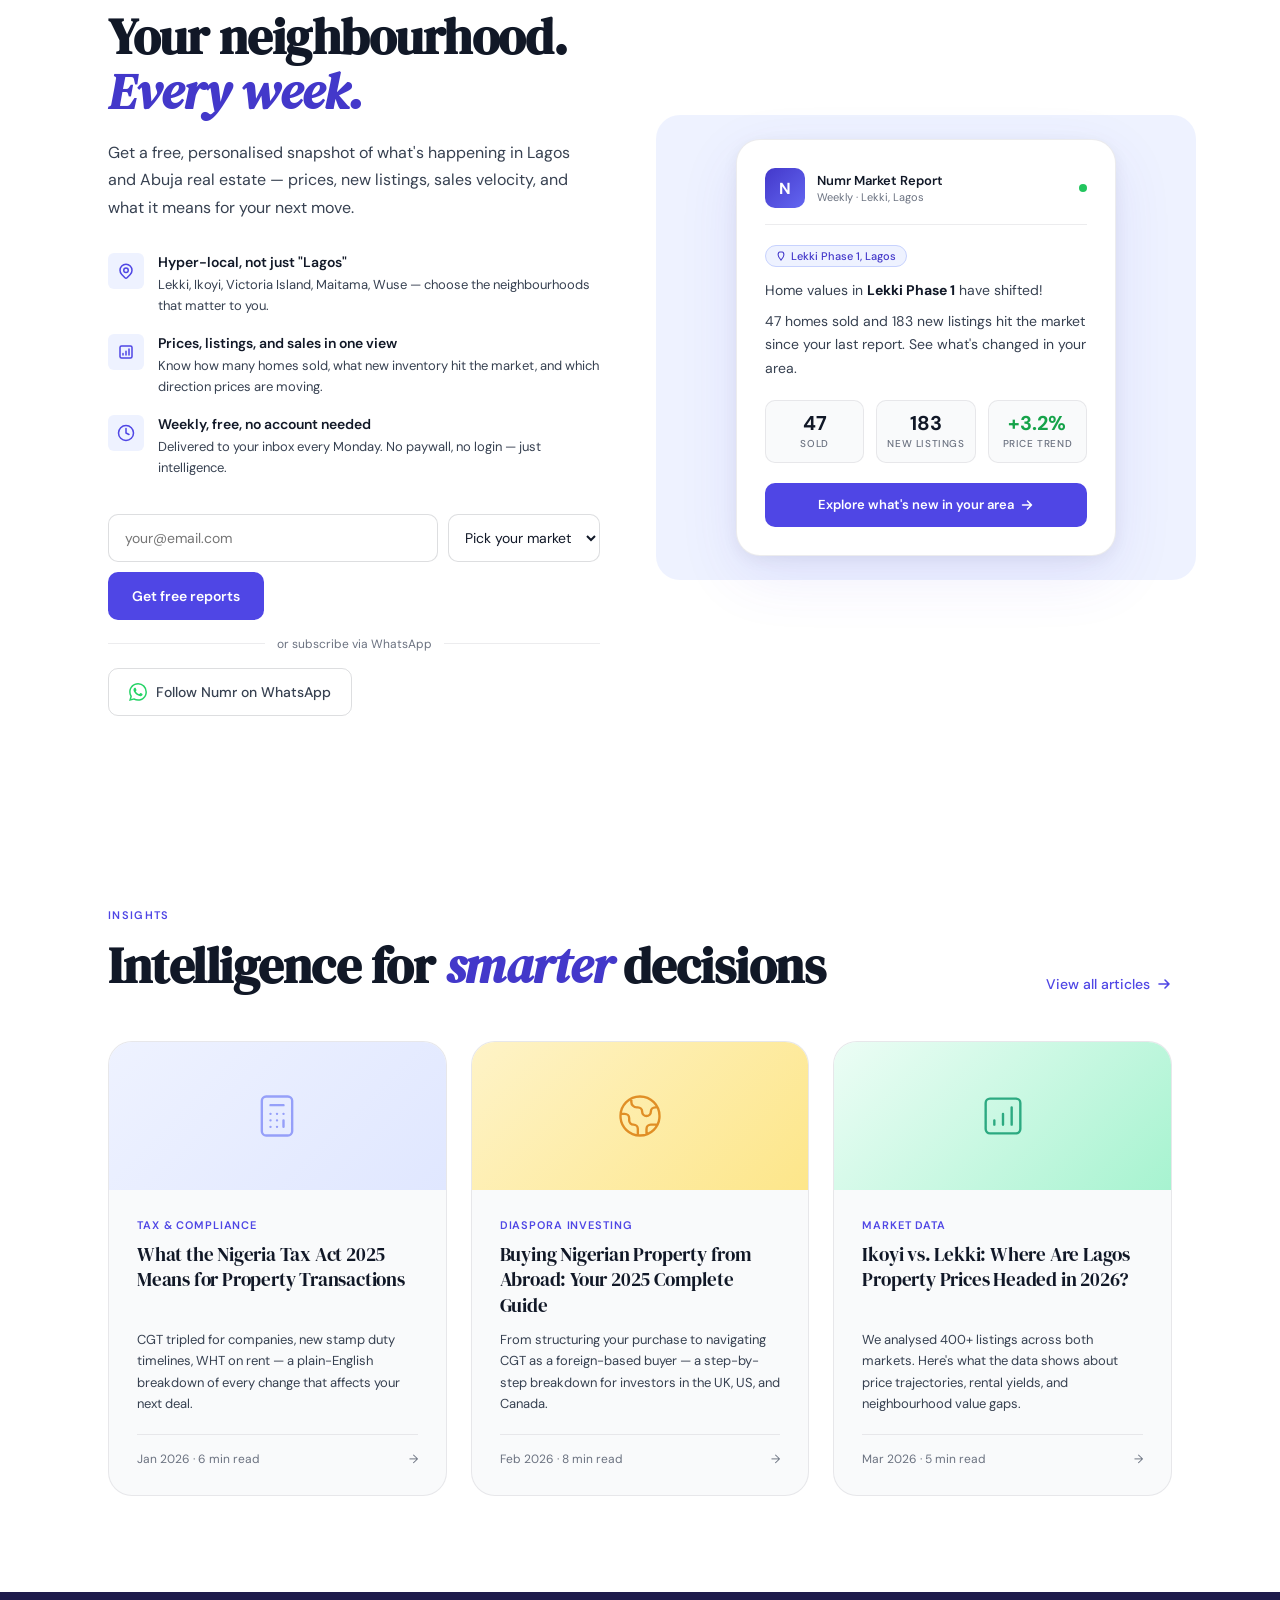
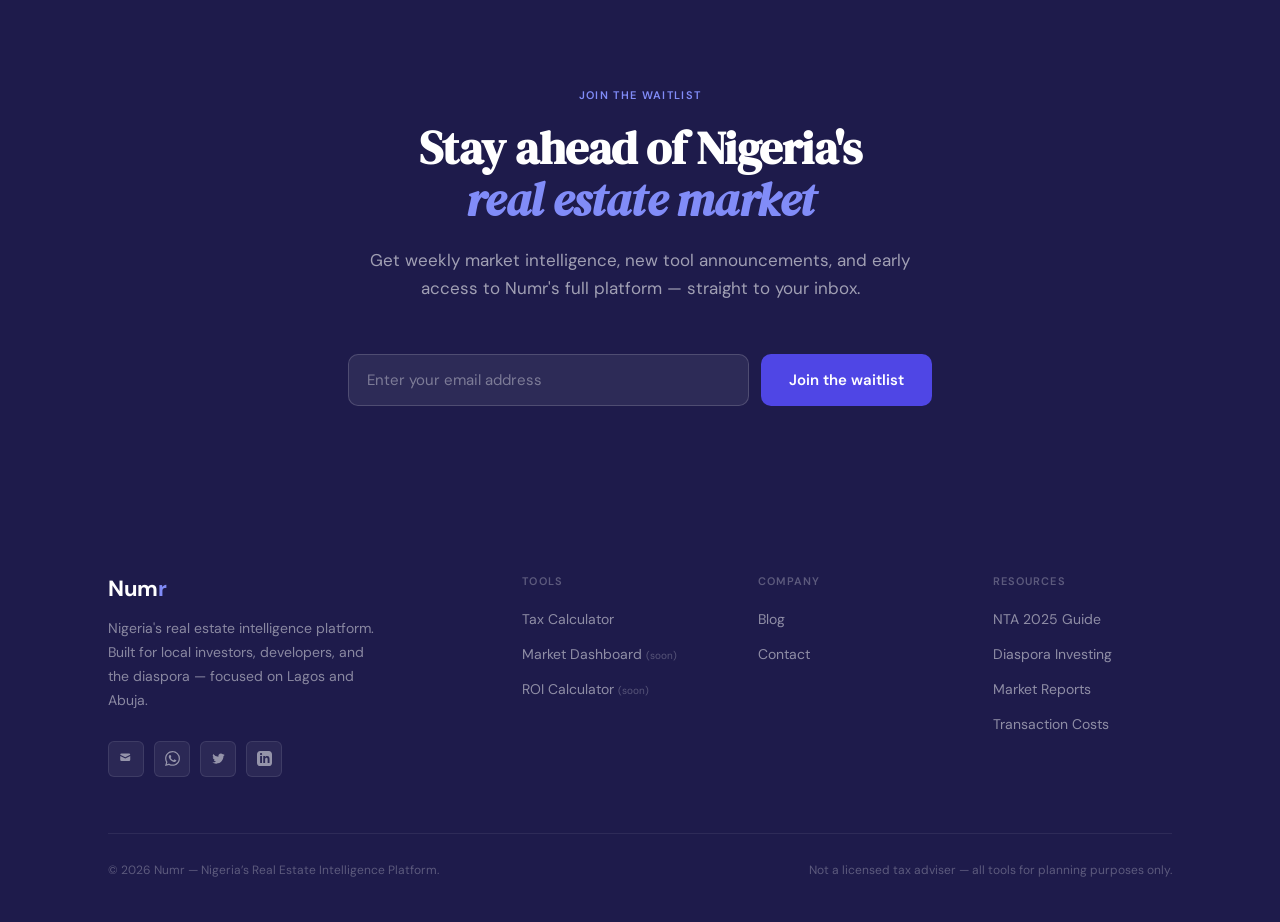
==== commit 8c43ef4a: "feature: market report" ====
--- a/index.html
+++ b/index.html
@@ -499,6 +499,290 @@
       .cta-form input, .cta-form button { width: 100%; }
       .tool-featured-content { padding: 32px 24px; }
     }
+
+    /* ── MARKET REPORTS ── */
+    .market-reports { background: var(--white); }
+    .mr-layout {
+      display: grid;
+      grid-template-columns: 1fr 1fr;
+      gap: 80px;
+      align-items: center;
+    }
+
+    /* Benefits list */
+    .mr-benefits {
+      list-style: none;
+      display: flex;
+      flex-direction: column;
+      gap: 18px;
+      margin: 32px 0 36px;
+    }
+    .mr-benefit {
+      display: flex;
+      align-items: flex-start;
+      gap: 14px;
+    }
+    .mr-benefit-icon {
+      width: 36px;
+      height: 36px;
+      border-radius: var(--radius-sm);
+      background: var(--indigo-50);
+      display: flex;
+      align-items: center;
+      justify-content: center;
+      color: var(--indigo-600);
+      flex-shrink: 0;
+    }
+    .mr-benefit-text strong {
+      display: block;
+      font-size: 14px;
+      font-weight: 600;
+      color: var(--ink);
+      margin-bottom: 2px;
+    }
+    .mr-benefit-text span { font-size: 13px; color: var(--ink-muted); line-height: 1.5; }
+
+    /* Subscription form */
+    .mr-form {
+      display: flex;
+      gap: 10px;
+      flex-wrap: wrap;
+      margin-bottom: 16px;
+    }
+    .mr-form input[type="email"] {
+      flex: 1;
+      min-width: 200px;
+      height: 48px;
+      border: 1.5px solid var(--border-md);
+      border-radius: var(--radius-md);
+      background: var(--white);
+      color: var(--ink);
+      font-family: 'DM Sans', sans-serif;
+      font-size: 14px;
+      padding: 0 16px;
+      outline: none;
+      transition: border-color 0.15s, box-shadow 0.15s;
+    }
+    .mr-form input[type="email"]:focus {
+      border-color: var(--indigo-500);
+      box-shadow: 0 0 0 3px rgba(79,70,229,0.10);
+    }
+    .mr-form select {
+      height: 48px;
+      border: 1.5px solid var(--border-md);
+      border-radius: var(--radius-md);
+      background: var(--white);
+      color: var(--ink);
+      font-family: 'DM Sans', sans-serif;
+      font-size: 14px;
+      padding: 0 12px;
+      outline: none;
+      cursor: pointer;
+      transition: border-color 0.15s;
+    }
+    .mr-form select:focus { border-color: var(--indigo-500); }
+    .mr-form button {
+      height: 48px;
+      padding: 0 24px;
+      background: var(--indigo-600);
+      color: #fff;
+      border: none;
+      border-radius: var(--radius-md);
+      font-family: 'DM Sans', sans-serif;
+      font-size: 14px;
+      font-weight: 600;
+      cursor: pointer;
+      white-space: nowrap;
+      transition: background 0.15s;
+    }
+    .mr-form button:hover { background: var(--indigo-700); }
+    .mr-success {
+      display: none;
+      align-items: center;
+      gap: 10px;
+      font-size: 14px;
+      color: var(--indigo-700);
+      background: var(--indigo-50);
+      border: 1px solid var(--indigo-200);
+      border-radius: var(--radius-md);
+      padding: 14px 18px;
+      margin-bottom: 16px;
+    }
+    .mr-divider {
+      display: flex;
+      align-items: center;
+      gap: 12px;
+      font-size: 12px;
+      color: var(--ink-faint);
+      margin-bottom: 16px;
+    }
+    .mr-divider::before, .mr-divider::after {
+      content: '';
+      flex: 1;
+      height: 1px;
+      background: var(--border);
+    }
+    .mr-whatsapp {
+      display: inline-flex;
+      align-items: center;
+      gap: 9px;
+      height: 48px;
+      padding: 0 20px;
+      border: 1.5px solid var(--border-md);
+      border-radius: var(--radius-md);
+      font-family: 'DM Sans', sans-serif;
+      font-size: 14px;
+      font-weight: 500;
+      color: var(--ink-muted);
+      text-decoration: none;
+      transition: border-color 0.15s, color 0.15s, background 0.15s;
+    }
+    .mr-whatsapp:hover { border-color: #25D366; color: #128C54; background: #f0fdf4; }
+    .mr-whatsapp svg { flex-shrink: 0; }
+
+    /* Report preview card */
+    .mr-preview-wrap {
+      position: relative;
+      display: flex;
+      justify-content: center;
+    }
+    .mr-preview-bg {
+      position: absolute;
+      inset: -24px;
+      background: linear-gradient(135deg, var(--indigo-50) 0%, #EEF2FF 100%);
+      border-radius: var(--radius-xl);
+      z-index: 0;
+    }
+    .report-card {
+      position: relative;
+      z-index: 1;
+      background: var(--white);
+      border: 1px solid var(--border);
+      border-radius: var(--radius-xl);
+      padding: 28px;
+      box-shadow: 0 20px 60px rgba(79,70,229,0.10), 0 4px 16px rgba(0,0,0,0.06);
+      width: 100%;
+      max-width: 380px;
+    }
+    .report-card-header {
+      display: flex;
+      align-items: center;
+      gap: 12px;
+      margin-bottom: 20px;
+      padding-bottom: 16px;
+      border-bottom: 1px solid var(--border);
+    }
+    .report-avatar {
+      width: 40px;
+      height: 40px;
+      border-radius: 10px;
+      background: linear-gradient(135deg, var(--indigo-700) 0%, var(--indigo-500) 100%);
+      display: flex;
+      align-items: center;
+      justify-content: center;
+      font-family: 'DM Sans', sans-serif;
+      font-size: 16px;
+      font-weight: 700;
+      color: #fff;
+      flex-shrink: 0;
+    }
+    .report-meta { flex: 1; }
+    .report-from {
+      font-size: 13px;
+      font-weight: 600;
+      color: var(--ink);
+    }
+    .report-cadence {
+      font-size: 11px;
+      color: var(--ink-faint);
+      margin-top: 1px;
+    }
+    .report-live-dot {
+      width: 8px;
+      height: 8px;
+      border-radius: 50%;
+      background: #22C55E;
+      animation: pulse 2s infinite;
+      flex-shrink: 0;
+    }
+    .report-message {
+      font-size: 14px;
+      color: var(--ink-muted);
+      line-height: 1.65;
+      margin-bottom: 20px;
+    }
+    .report-message strong { color: var(--ink); }
+    .report-stats {
+      display: grid;
+      grid-template-columns: repeat(3, 1fr);
+      gap: 12px;
+      margin-bottom: 20px;
+    }
+    .report-stat {
+      background: var(--surface);
+      border: 1px solid var(--border);
+      border-radius: var(--radius-md);
+      padding: 12px 10px;
+      text-align: center;
+    }
+    .report-stat-val {
+      display: block;
+      font-size: 20px;
+      font-weight: 700;
+      color: var(--ink);
+      line-height: 1;
+      margin-bottom: 4px;
+    }
+    .report-stat-val.up { color: #16A34A; }
+    .report-stat-val.down { color: #DC2626; }
+    .report-stat-label {
+      display: block;
+      font-size: 10px;
+      font-weight: 500;
+      letter-spacing: 0.06em;
+      text-transform: uppercase;
+      color: var(--ink-faint);
+    }
+    .report-cta-btn {
+      display: flex;
+      align-items: center;
+      justify-content: center;
+      gap: 6px;
+      width: 100%;
+      height: 44px;
+      background: var(--indigo-600);
+      color: #fff;
+      border-radius: var(--radius-md);
+      font-size: 13px;
+      font-weight: 600;
+      text-decoration: none;
+      transition: background 0.15s;
+    }
+    .report-cta-btn:hover { background: var(--indigo-700); }
+    .report-location-tag {
+      display: inline-flex;
+      align-items: center;
+      gap: 5px;
+      font-size: 11px;
+      font-weight: 500;
+      color: var(--indigo-700);
+      background: var(--indigo-50);
+      border: 1px solid var(--indigo-200);
+      border-radius: 100px;
+      padding: 3px 10px;
+      margin-bottom: 12px;
+    }
+
+    /* Responsive */
+    @media (max-width: 1024px) {
+      .mr-layout { grid-template-columns: 1fr; gap: 48px; }
+      .mr-preview-wrap { order: -1; }
+      .report-card { max-width: 440px; }
+    }
+    @media (max-width: 480px) {
+      .mr-form { flex-direction: column; }
+      .mr-form input[type="email"], .mr-form select, .mr-form button { width: 100%; }
+    }
   </style>
 </head>
 <body>
@@ -511,7 +795,8 @@
         <span class="nav-logo-text">Numr</span>
       </a>
       <ul class="nav-links">
-        <!-- <li><a href="tax-calculator.html">Tax Calculator</a></li> -->
+        <li><a href="tax-calculator.html">Tax Calculator</a></li>
+        <li><a href="#market-reports">Market Reports</a></li>
         <li><a href="blog.html">Blog</a></li>
         <li><a href="mailto:contact@usenumr.com">Contact</a></li>
       </ul>
@@ -530,6 +815,8 @@
       <p class="hero-desc">Real-time market data, tax intelligence, and investment analytics for Nigeria's property market — built for local investors and the diaspora, starting with Lagos and Abuja.</p>
 
       <form class="hero-form" id="heroForm">
+        <!-- honeypot: hidden from humans, bots fill it -->
+        <input type="text" name="website" tabindex="-1" autocomplete="off" style="position:absolute;left:-9999px;width:1px;height:1px;opacity:0" aria-hidden="true">
         <input type="email" placeholder="Enter your email address" required>
         <button type="submit">Get early access</button>
       </form>
@@ -658,14 +945,129 @@
       <div class="tools-grid">
         <div class="tool-card">
           <div class="tool-card-soon">Coming soon</div>
-          <div class="tool-card-title">Market Price Dashboard</div>
-          <p class="tool-card-desc">Live property price data across Lagos and Abuja. Compare price-per-sqm by neighbourhood, track 12-month trends, and benchmark your deal before negotiating.</p>
+          <div class="tool-card-title">Investment ROI Calculator</div>
+          <p class="tool-card-desc">Model rental yield, capital appreciation, and total return for any Nigerian property. Factor in financing, tax obligations, and currency risk — purpose-built for diaspora investors.</p>
         </div>
         <div class="tool-card">
           <div class="tool-card-soon">Coming soon</div>
-          <div class="tool-card-title">Investment ROI Calculator</div>
-          <p class="tool-card-desc">Model rental yield, capital appreciation, and total return for any Nigerian property. Factor in financing, tax obligations, and currency risk — purpose-built for diaspora investors.</p>
-        </div>
+          <div class="tool-card-title">Deal Comparator</div>
+          <p class="tool-card-desc">Side-by-side comparison of two or more properties — price per sqm, rental yield, net return, and tax exposure — so you always pick the stronger deal.</p>
+        </div>
+      </div>
+    </div>
+  </section>
+
+  <!-- ── MARKET REPORTS ── -->
+  <section class="market-reports" id="market-reports">
+    <div class="section-inner">
+      <div class="mr-layout">
+
+        <!-- Left: copy + form -->
+        <div class="mr-copy">
+          <div class="section-eyebrow">Market Reports</div>
+          <h2 class="section-h2">Your neighbourhood.<br><em>Every week.</em></h2>
+          <p style="font-size:16px;color:var(--ink-muted);line-height:1.70;max-width:480px;">Get a free, personalised snapshot of what's happening in Lagos and Abuja real estate — prices, new listings, sales velocity, and what it means for your next move.</p>
+
+          <ul class="mr-benefits">
+            <li class="mr-benefit">
+              <span class="mr-benefit-icon">
+                <svg width="18" height="18" viewBox="0 0 24 24" fill="none" stroke="currentColor" stroke-width="2" stroke-linecap="round" stroke-linejoin="round"><path d="M17.657 16.657L13.414 20.9a2 2 0 01-2.827 0l-4.244-4.243a8 8 0 1111.314 0z"/><circle cx="12" cy="11" r="3"/></svg>
+              </span>
+              <div class="mr-benefit-text">
+                <strong>Hyper-local, not just "Lagos"</strong>
+                <span>Lekki, Ikoyi, Victoria Island, Maitama, Wuse — choose the neighbourhoods that matter to you.</span>
+              </div>
+            </li>
+            <li class="mr-benefit">
+              <span class="mr-benefit-icon">
+                <svg width="18" height="18" viewBox="0 0 24 24" fill="none" stroke="currentColor" stroke-width="2" stroke-linecap="round" stroke-linejoin="round"><path d="M16 8v8m-4-5v5m-4-2v2m-2 4h12a2 2 0 002-2V6a2 2 0 00-2-2H6a2 2 0 00-2 2v12a2 2 0 002 2z"/></svg>
+              </span>
+              <div class="mr-benefit-text">
+                <strong>Prices, listings, and sales in one view</strong>
+                <span>Know how many homes sold, what new inventory hit the market, and which direction prices are moving.</span>
+              </div>
+            </li>
+            <li class="mr-benefit">
+              <span class="mr-benefit-icon">
+                <svg width="18" height="18" viewBox="0 0 24 24" fill="none" stroke="currentColor" stroke-width="2" stroke-linecap="round" stroke-linejoin="round"><circle cx="12" cy="12" r="10"/><path d="M12 6v6l4 2"/></svg>
+              </span>
+              <div class="mr-benefit-text">
+                <strong>Weekly, free, no account needed</strong>
+                <span>Delivered to your inbox every Monday. No paywall, no login — just intelligence.</span>
+              </div>
+            </li>
+          </ul>
+
+          <div id="mrSuccess" class="mr-success">
+            <svg width="16" height="16" viewBox="0 0 16 16" fill="none"><path d="M3 8l3.5 3.5L13 5" stroke="var(--indigo-600)" stroke-width="2" stroke-linecap="round"/></svg>
+            <span>You're subscribed! Your first report arrives Monday.</span>
+          </div>
+
+          <form class="mr-form" id="mrForm">
+            <input type="text" name="website" tabindex="-1" autocomplete="off" style="position:absolute;left:-9999px;width:1px;height:1px;opacity:0" aria-hidden="true">
+            <input type="email" placeholder="your@email.com" required>
+            <select name="market" aria-label="Pick your market">
+              <option value="">Pick your market</option>
+              <option value="lagos">Lagos</option>
+              <option value="abuja">Abuja</option>
+              <option value="both">Both</option>
+            </select>
+            <button type="submit">Get free reports</button>
+          </form>
+
+          <div class="mr-divider">or subscribe via WhatsApp</div>
+
+          <a class="mr-whatsapp" href="https://whatsapp.com/channel/0029VaxckNBJ3jv4cRXSWt10" target="_blank" rel="noopener" onclick="gtag('event','social_click',{event_category:'social',event_label:'whatsapp_market_reports'})">
+            <svg width="18" height="18" viewBox="0 0 24 24" fill="#25D366"><path d="M17.472 14.382c-.297-.149-1.758-.867-2.03-.967-.273-.099-.471-.148-.67.15-.197.297-.767.966-.94 1.164-.173.199-.347.223-.644.075-.297-.15-1.255-.463-2.39-1.475-.883-.788-1.48-1.761-1.653-2.059-.173-.297-.018-.458.13-.606.134-.133.298-.347.446-.52.149-.174.198-.298.298-.497.099-.198.05-.371-.025-.52-.075-.149-.669-1.612-.916-2.207-.242-.579-.487-.5-.669-.51-.173-.008-.371-.01-.57-.01-.198 0-.52.074-.792.372-.272.297-1.04 1.016-1.04 2.479 0 1.462 1.065 2.875 1.213 3.074.149.198 2.096 3.2 5.077 4.487.709.306 1.262.489 1.694.625.712.227 1.36.195 1.871.118.571-.085 1.758-.719 2.006-1.413.248-.694.248-1.289.173-1.413-.074-.124-.272-.198-.57-.347m-5.421 7.403h-.004a9.87 9.87 0 01-5.031-1.378l-.361-.214-3.741.982.998-3.648-.235-.374a9.86 9.86 0 01-1.51-5.26c.001-5.45 4.436-9.884 9.888-9.884 2.64 0 5.122 1.03 6.988 2.898a9.825 9.825 0 012.893 6.994c-.003 5.45-4.437 9.884-9.885 9.884m8.413-18.297A11.815 11.815 0 0012.05 0C5.495 0 .16 5.335.157 11.892c0 2.096.547 4.142 1.588 5.945L.057 24l6.305-1.654a11.882 11.882 0 005.683 1.448h.005c6.554 0 11.89-5.335 11.893-11.893a11.821 11.821 0 00-3.48-8.413z"/></svg>
+            Follow Numr on WhatsApp
+          </a>
+        </div>
+
+        <!-- Right: sample report card -->
+        <div class="mr-preview-wrap">
+          <div class="mr-preview-bg"></div>
+          <div class="report-card">
+            <div class="report-card-header">
+              <div class="report-avatar">N</div>
+              <div class="report-meta">
+                <div class="report-from">Numr Market Report</div>
+                <div class="report-cadence">Weekly · Lekki, Lagos</div>
+              </div>
+              <div class="report-live-dot" title="Live data"></div>
+            </div>
+
+            <div class="report-location-tag">
+              <svg width="10" height="10" viewBox="0 0 24 24" fill="none" stroke="currentColor" stroke-width="2.5" stroke-linecap="round" stroke-linejoin="round"><path d="M12 2C8.13 2 5 5.13 5 9c0 5.25 7 13 7 13s7-7.75 7-13c0-3.87-3.13-7-7-7z"/></svg>
+              Lekki Phase 1, Lagos
+            </div>
+
+            <div class="report-message">
+              <p>Home values in <strong>Lekki Phase 1</strong> have shifted!</p>
+              <p style="margin-top:8px">47 homes sold and 183 new listings hit the market since your last report. See what's changed in your area.</p>
+            </div>
+
+            <div class="report-stats">
+              <div class="report-stat">
+                <span class="report-stat-val">47</span>
+                <span class="report-stat-label">Sold</span>
+              </div>
+              <div class="report-stat">
+                <span class="report-stat-val">183</span>
+                <span class="report-stat-label">New listings</span>
+              </div>
+              <div class="report-stat">
+                <span class="report-stat-val up">+3.2%</span>
+                <span class="report-stat-label">Price trend</span>
+              </div>
+            </div>
+
+            <a href="#market-reports" class="report-cta-btn" onclick="document.getElementById('mrForm').querySelector('input[type=email]').focus();return false;">
+              Explore what's new in your area
+              <svg width="14" height="14" viewBox="0 0 14 14" fill="none"><path d="M2.5 7h9M7.5 3l4 4-4 4" stroke="currentColor" stroke-width="1.5" stroke-linecap="round" stroke-linejoin="round"/></svg>
+            </a>
+          </div>
+        </div>
+
       </div>
     </div>
   </section>
@@ -731,6 +1133,7 @@
       <h2 class="cta-h2">Stay ahead of Nigeria's<br><em>real estate market</em></h2>
       <p class="cta-sub">Get weekly market intelligence, new tool announcements, and early access to Numr's full platform — straight to your inbox.</p>
       <form class="cta-form" id="ctaForm">
+        <input type="text" name="website" tabindex="-1" autocomplete="off" style="position:absolute;left:-9999px;width:1px;height:1px;opacity:0" aria-hidden="true">
         <input type="email" placeholder="Enter your email address" required>
         <button type="submit">Join the waitlist</button>
       </form>
@@ -799,20 +1202,40 @@
 
   <script>
     const SCRIPT_URL = 'https://script.google.com/macros/s/AKfycbwo5bg86p9HlwqTNDowXeP2f9GHCmr6KF3uL_Xsju3O50vznSwnb4C3VBxFsDNXwIXZ/exec';
+    const PAGE_LOAD_TIME = Date.now();
+
+    // Detect bot-pattern emails: many short dot-separated segments, digits-only tail
+    function isBotEmail(email) {
+      const local = email.split('@')[0];
+      const segments = local.split('.');
+      const dots = segments.length - 1;
+      if (dots > 4) return true;                              // too many dots
+      if (/\.\d+$/.test(local)) return true;                 // ends with digits after dot
+      if (dots > 2) {
+        const avgSegLen = local.replace(/\./g, '').length / segments.length;
+        if (avgSegLen < 4) return true;                      // many very-short segments
+      }
+      return false;
+    }
 
     async function submitEmail(email, source, formEl, successEl) {
+      // Honeypot: if the hidden "website" field has a value, it's a bot
+      const honeypot = formEl.querySelector('input[name="website"]');
+      if (honeypot && honeypot.value) return;
+
+      // Minimum time on page: bots submit instantly (< 3 s)
+      if (Date.now() - PAGE_LOAD_TIME < 3000) return;
+
+      // Email pattern check
+      if (isBotEmail(email)) return;
+
       // Prevent duplicate submissions
       if (formEl.dataset.submitted === 'true') return;
       formEl.dataset.submitted = 'true';
 
-      // Disable inputs and button immediately to lock the form
-      const submitBtn = formEl.querySelector('button');
-      const inputEl = formEl.querySelector('input');
-      if (submitBtn) {
-        submitBtn.disabled = true;
-        submitBtn.style.opacity = '0.6';
-        submitBtn.style.cursor = 'not-allowed';
-      }
+      const submitBtn = formEl.querySelector('button[type="submit"]');
+      const inputEl = formEl.querySelector('input[type="email"]');
+      if (submitBtn) { submitBtn.disabled = true; submitBtn.style.opacity = '0.6'; submitBtn.style.cursor = 'not-allowed'; }
       if (inputEl) inputEl.disabled = true;
 
       try {
@@ -835,12 +1258,38 @@
 
     document.getElementById('heroForm').addEventListener('submit', function(e) {
       e.preventDefault();
-      submitEmail(this.querySelector('input').value, 'hero_form', this, document.getElementById('heroSuccess'));
+      submitEmail(this.querySelector('input[type="email"]').value, 'hero_form', this, document.getElementById('heroSuccess'));
     });
 
     document.getElementById('ctaForm').addEventListener('submit', function(e) {
       e.preventDefault();
-      submitEmail(this.querySelector('input').value, 'cta_waitlist', this, document.getElementById('ctaSuccess'));
+      submitEmail(this.querySelector('input[type="email"]').value, 'cta_waitlist', this, document.getElementById('ctaSuccess'));
+    });
+
+    document.getElementById('mrForm').addEventListener('submit', async function(e) {
+      e.preventDefault();
+      const honeypot = this.querySelector('input[name="website"]');
+      if (honeypot && honeypot.value) return;
+      if (Date.now() - PAGE_LOAD_TIME < 3000) return;
+      const email = this.querySelector('input[type="email"]').value;
+      if (isBotEmail(email)) return;
+      if (this.dataset.submitted === 'true') return;
+      this.dataset.submitted = 'true';
+      const market = this.querySelector('select[name="market"]').value || 'both';
+      try {
+        await fetch(SCRIPT_URL, {
+          method: 'POST',
+          body: JSON.stringify({ email, market, source: 'market_report', timestamp: new Date().toISOString() }),
+          mode: 'no-cors',
+          headers: { 'Content-Type': 'application/json' }
+        });
+        gtag('event', 'generate_lead', { event_category: 'conversion', event_label: 'market_report_' + market });
+      } catch (err) {
+        console.error('Market report signup error:', err);
+      } finally {
+        this.style.display = 'none';
+        document.getElementById('mrSuccess').style.display = 'flex';
+      }
     });
 
     // Nav link clicks
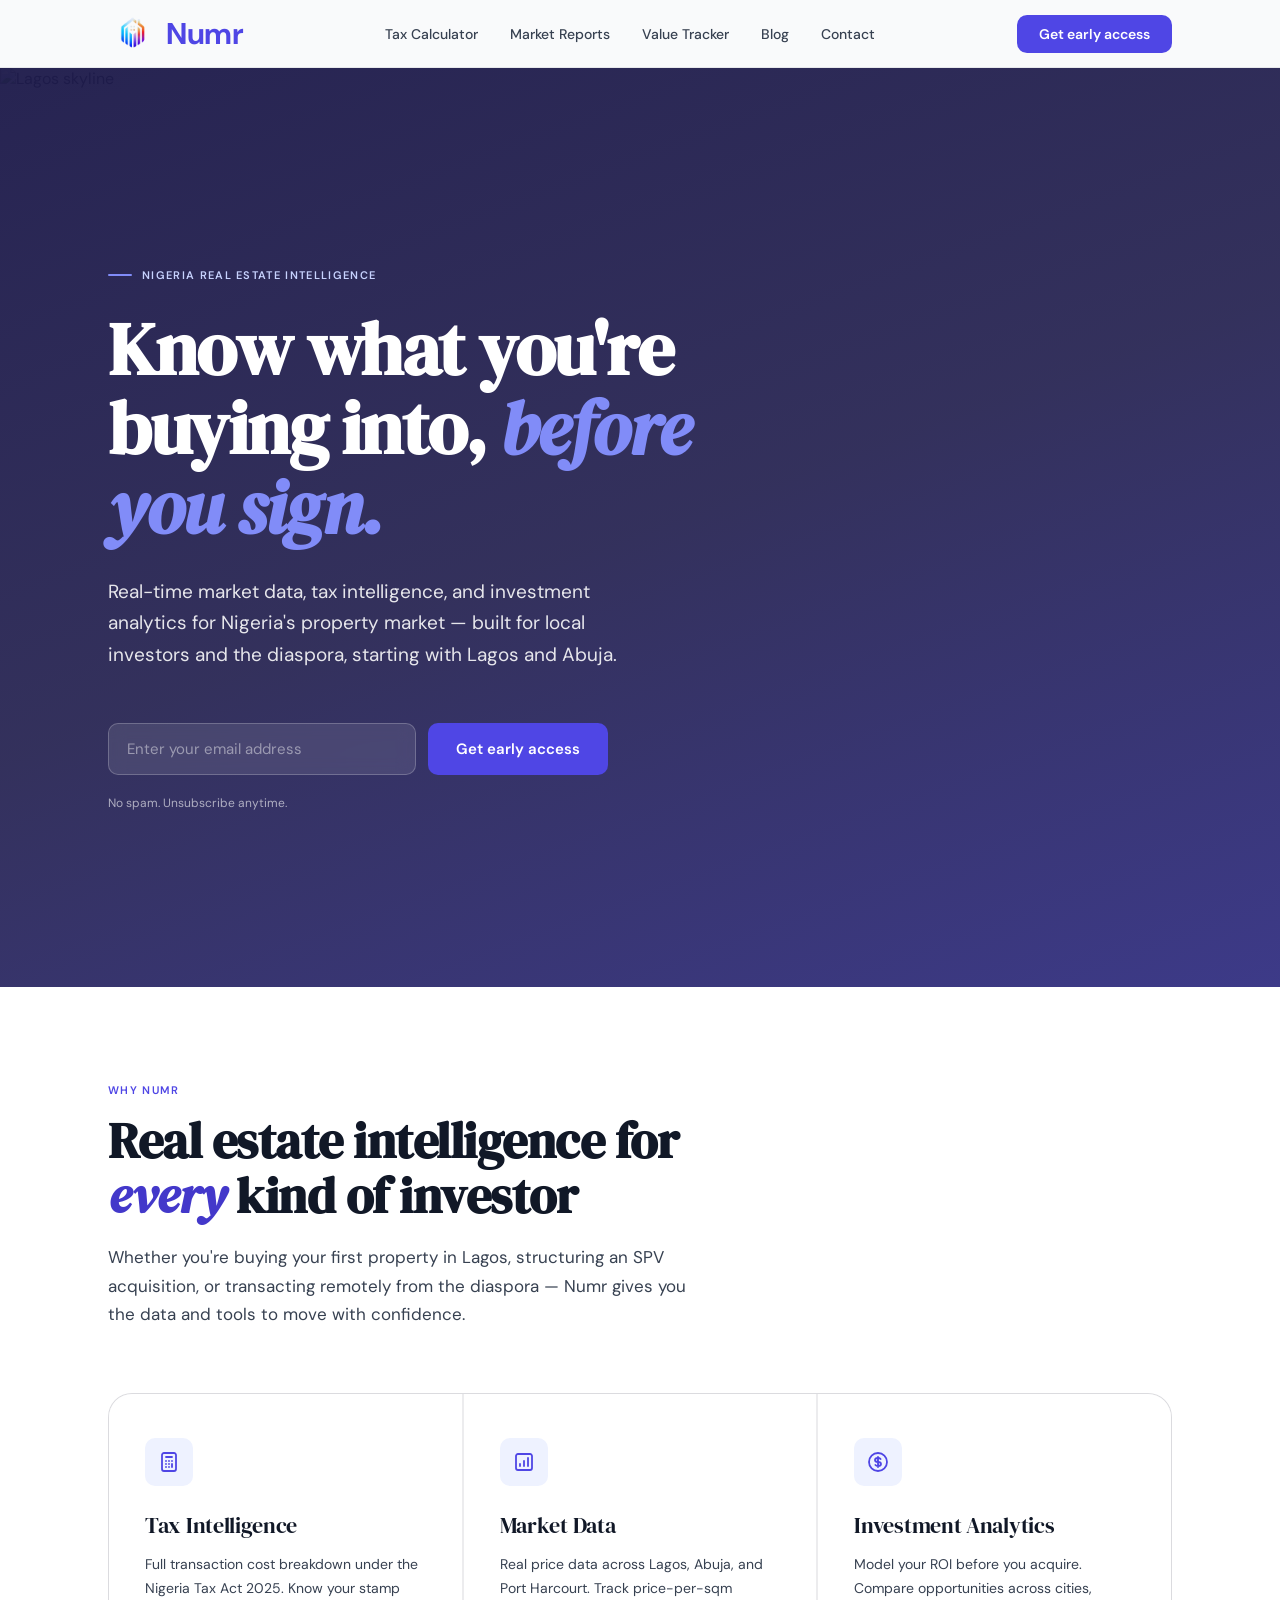
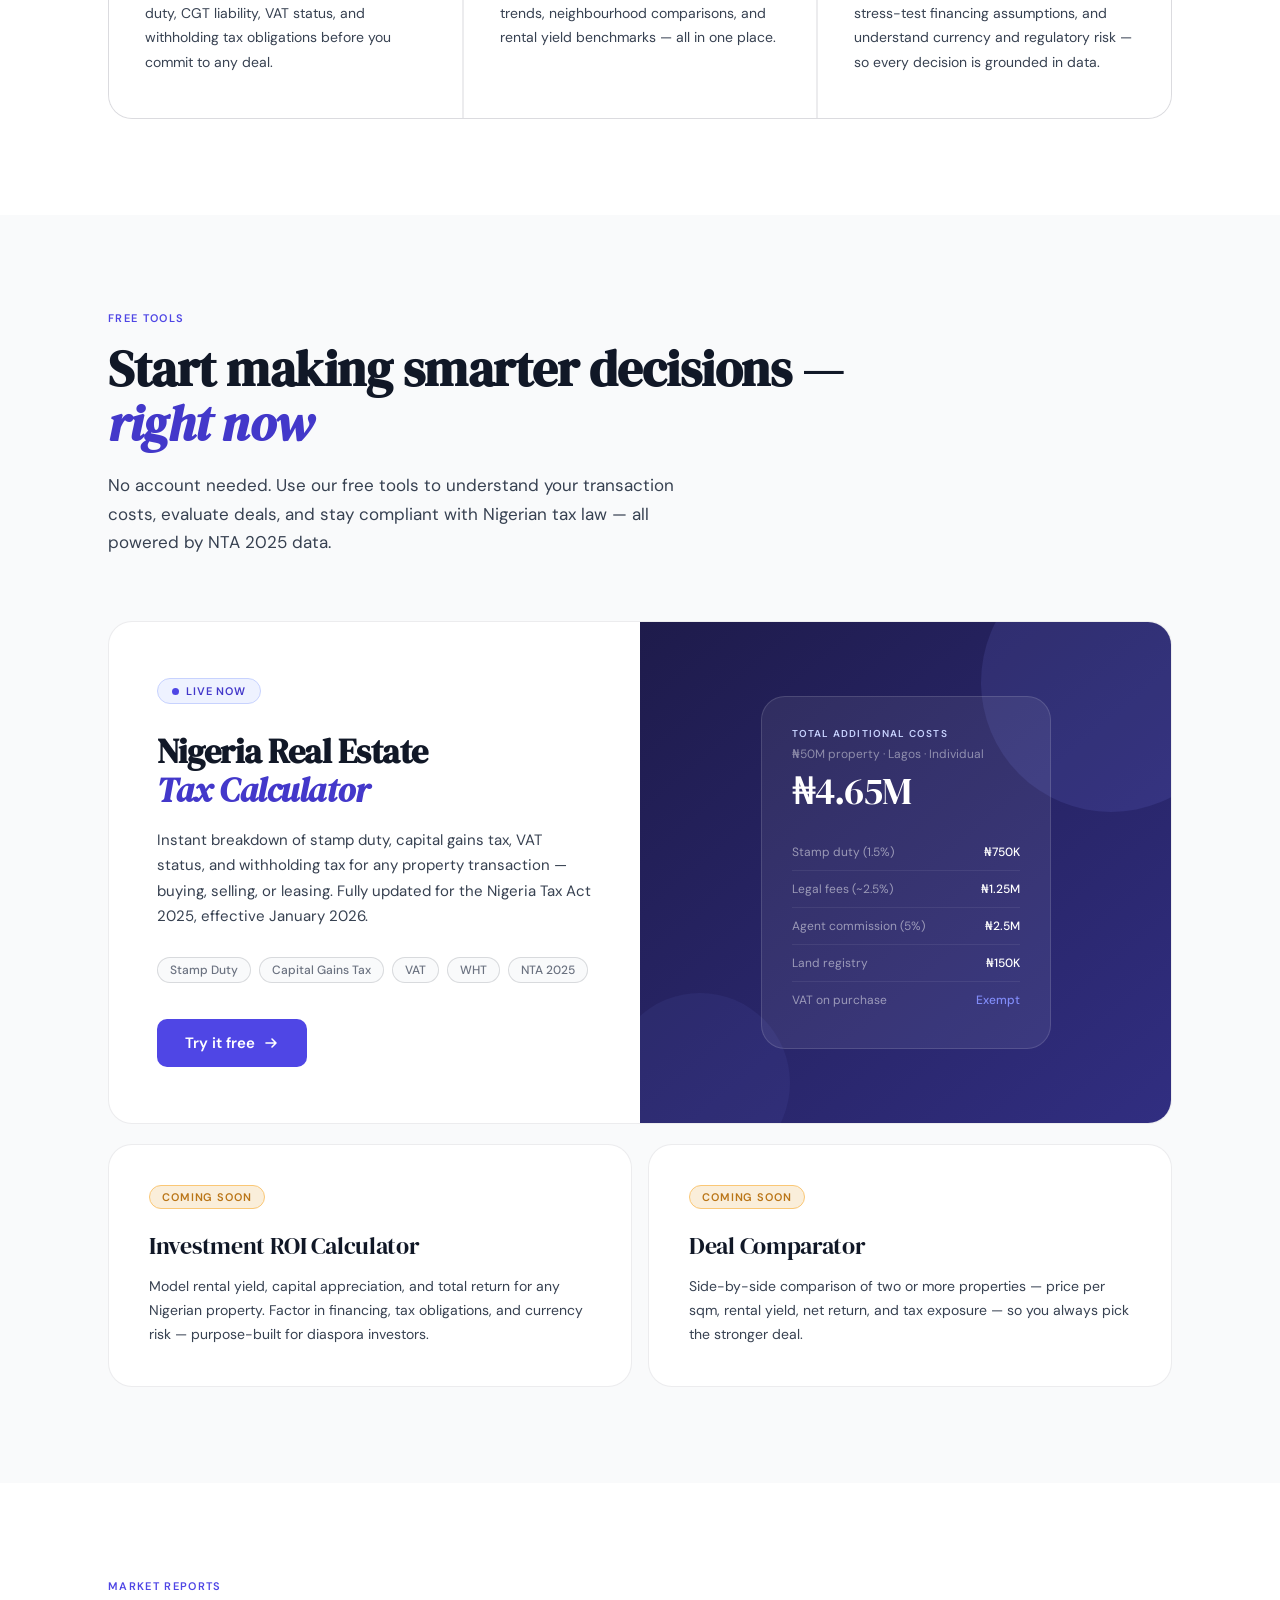
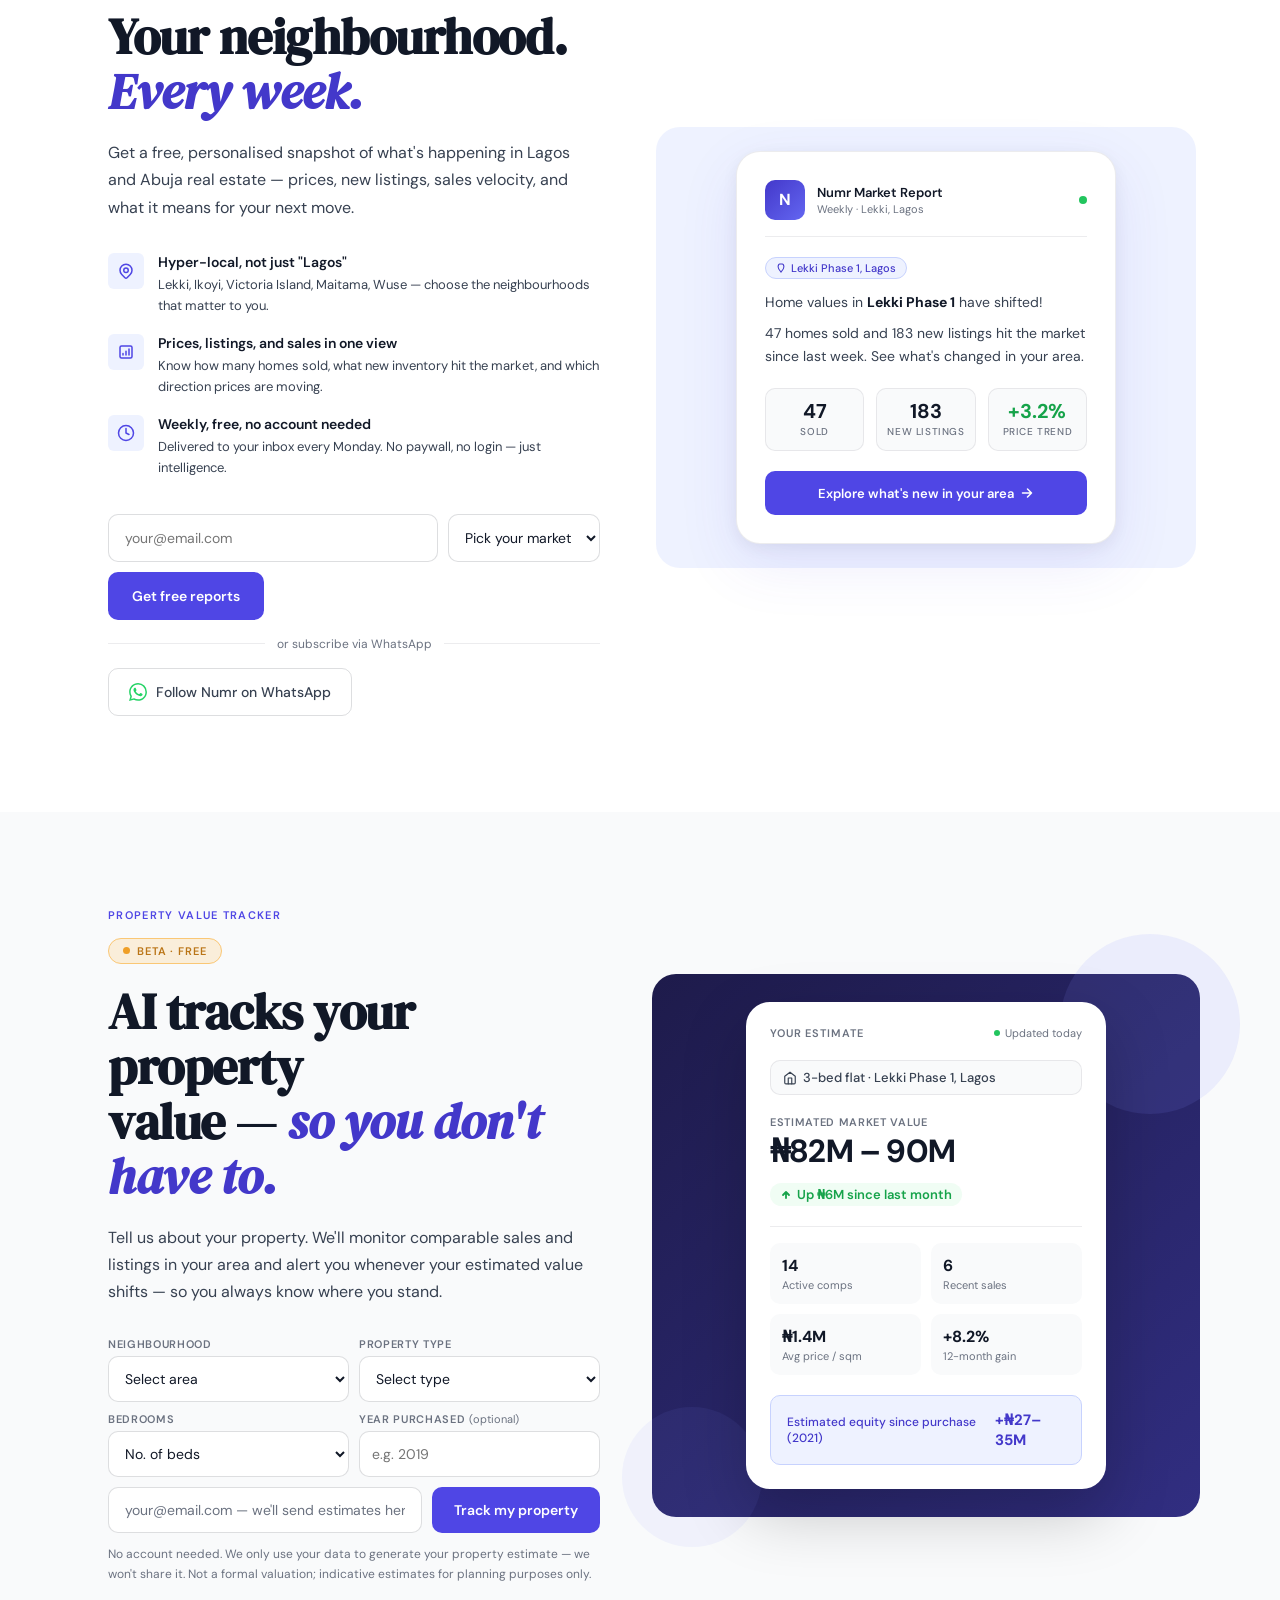
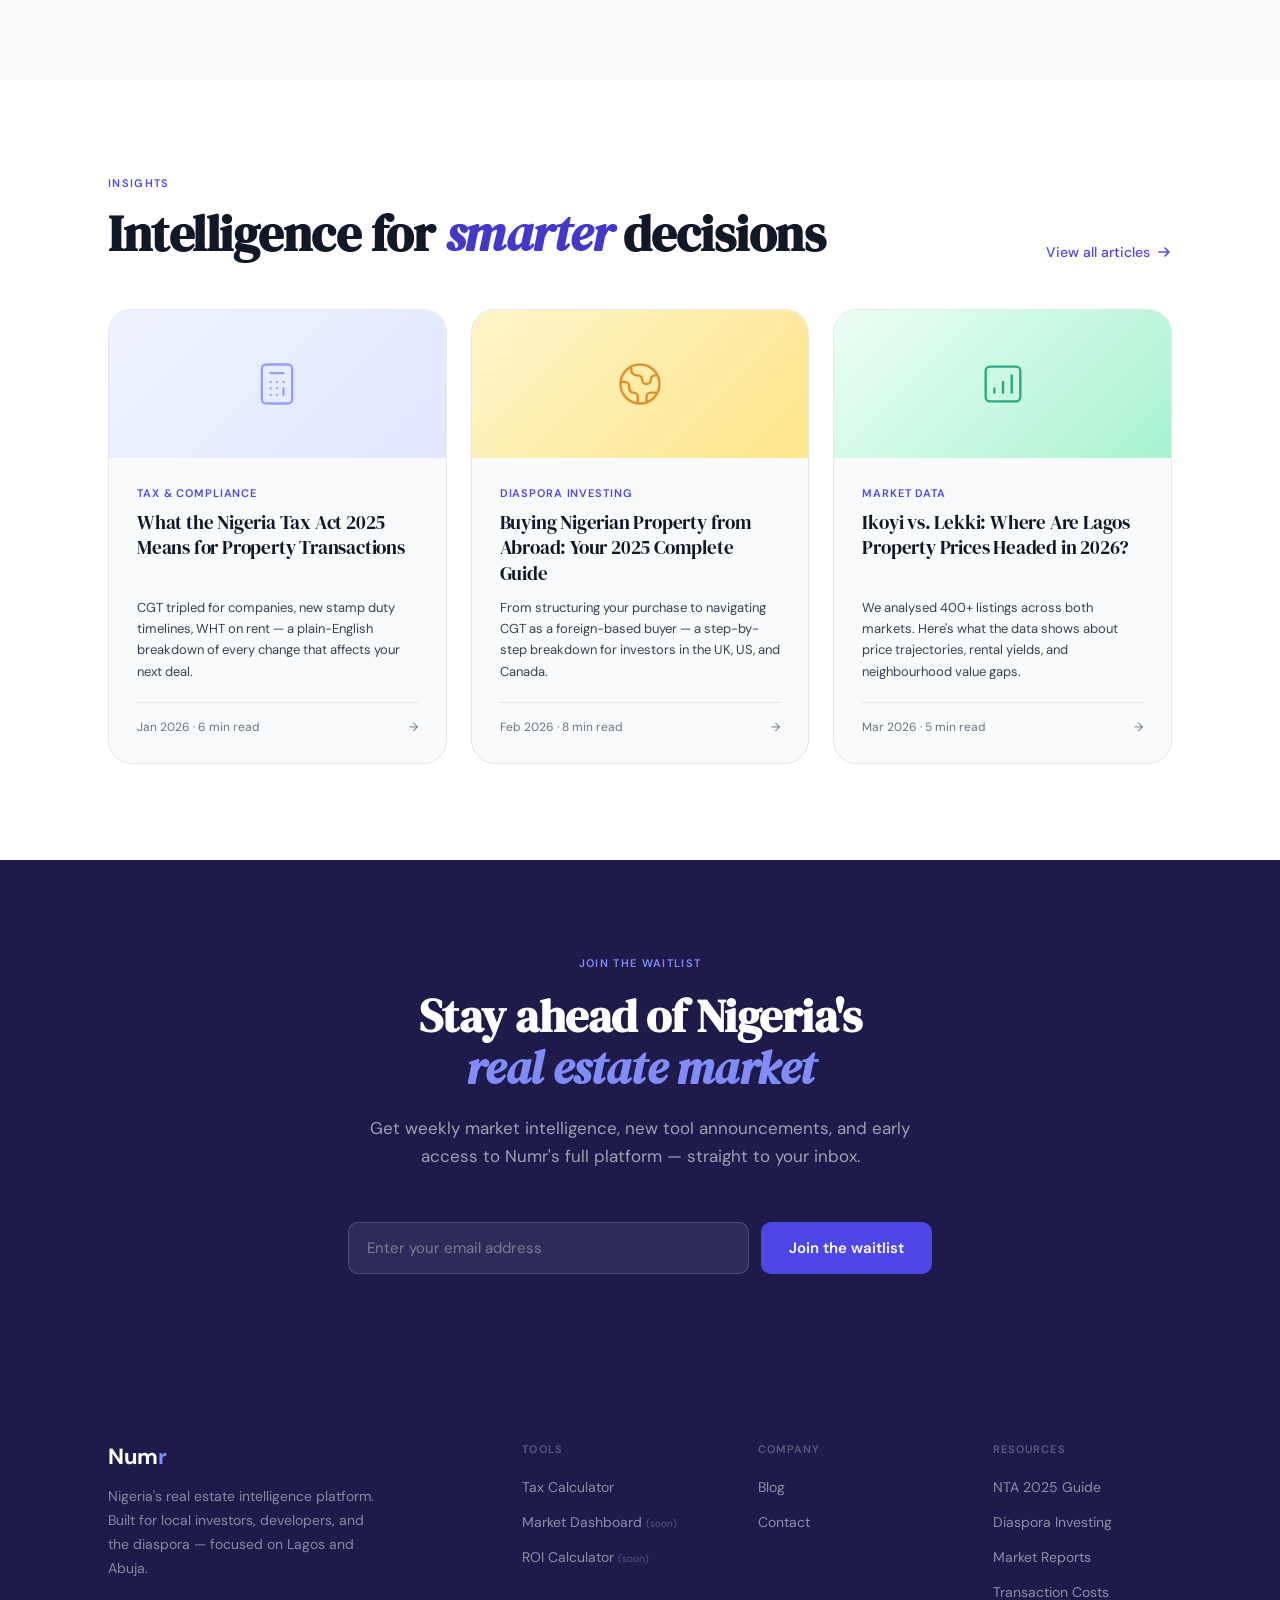
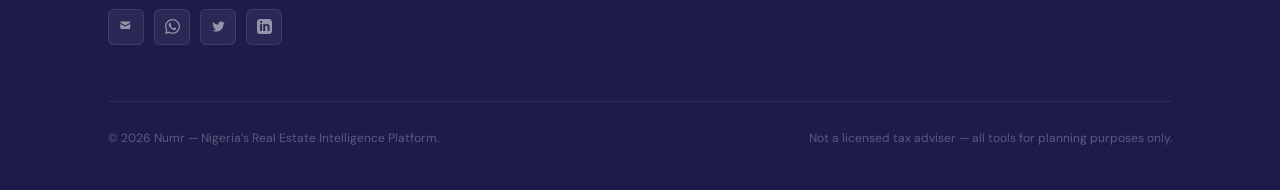
==== commit e08e78fc: "feature: Value Tracker" ====
--- a/index.html
+++ b/index.html
@@ -783,6 +783,297 @@
       .mr-form { flex-direction: column; }
       .mr-form input[type="email"], .mr-form select, .mr-form button { width: 100%; }
     }
+
+    /* ── HOME VALUE MONITOR ── */
+    .hvm-section { background: var(--surface); }
+    .hvm-layout {
+      display: grid;
+      grid-template-columns: 1fr 1fr;
+      gap: 80px;
+      align-items: center;
+    }
+
+    .hvm-badge {
+      display: inline-flex;
+      align-items: center;
+      gap: 7px;
+      font-size: 11px;
+      font-weight: 600;
+      letter-spacing: 0.08em;
+      text-transform: uppercase;
+      background: var(--amber-50);
+      color: var(--amber-600);
+      border: 1px solid var(--amber-100);
+      border-radius: 100px;
+      padding: 5px 14px;
+      margin-bottom: 20px;
+      width: fit-content;
+    }
+    .hvm-badge::before {
+      content: '';
+      width: 7px; height: 7px;
+      border-radius: 50%;
+      background: var(--amber-400);
+      animation: pulse 2s infinite;
+    }
+
+    .hvm-form-grid {
+      display: grid;
+      grid-template-columns: 1fr 1fr;
+      gap: 10px;
+      margin-bottom: 10px;
+    }
+    .hvm-field {
+      display: flex;
+      flex-direction: column;
+      gap: 5px;
+    }
+    .hvm-field label {
+      font-size: 11px;
+      font-weight: 600;
+      letter-spacing: 0.06em;
+      text-transform: uppercase;
+      color: var(--ink-faint);
+    }
+    .hvm-field select,
+    .hvm-field input[type="number"] {
+      height: 46px;
+      border: 1.5px solid var(--border-md);
+      border-radius: var(--radius-md);
+      background: var(--white);
+      color: var(--ink);
+      font-family: 'DM Sans', sans-serif;
+      font-size: 14px;
+      padding: 0 12px;
+      outline: none;
+      transition: border-color 0.15s, box-shadow 0.15s;
+      width: 100%;
+    }
+    .hvm-field select:focus,
+    .hvm-field input[type="number"]:focus {
+      border-color: var(--indigo-500);
+      box-shadow: 0 0 0 3px rgba(79,70,229,0.10);
+    }
+    .hvm-email-row {
+      display: flex;
+      gap: 10px;
+      margin-top: 0;
+    }
+    .hvm-email-row input[type="email"] {
+      flex: 1;
+      height: 46px;
+      border: 1.5px solid var(--border-md);
+      border-radius: var(--radius-md);
+      background: var(--white);
+      color: var(--ink);
+      font-family: 'DM Sans', sans-serif;
+      font-size: 14px;
+      padding: 0 16px;
+      outline: none;
+      transition: border-color 0.15s, box-shadow 0.15s;
+    }
+    .hvm-email-row input[type="email"]:focus {
+      border-color: var(--indigo-500);
+      box-shadow: 0 0 0 3px rgba(79,70,229,0.10);
+    }
+    .hvm-email-row input[type="email"]::placeholder { color: var(--ink-faint); }
+    .hvm-email-row button {
+      height: 46px;
+      padding: 0 22px;
+      background: var(--indigo-600);
+      color: #fff;
+      border: none;
+      border-radius: var(--radius-md);
+      font-family: 'DM Sans', sans-serif;
+      font-size: 14px;
+      font-weight: 600;
+      cursor: pointer;
+      white-space: nowrap;
+      transition: background 0.15s;
+    }
+    .hvm-email-row button:hover { background: var(--indigo-700); }
+
+    .hvm-success {
+      display: none;
+      align-items: center;
+      gap: 10px;
+      font-size: 14px;
+      color: var(--indigo-700);
+      background: var(--indigo-50);
+      border: 1px solid var(--indigo-200);
+      border-radius: var(--radius-md);
+      padding: 14px 18px;
+      margin-top: 10px;
+    }
+    .hvm-note {
+      font-size: 12px;
+      color: var(--ink-faint);
+      margin-top: 12px;
+      line-height: 1.6;
+    }
+
+    /* Estimate preview card */
+    .hvm-preview {
+      position: relative;
+      display: flex;
+      justify-content: center;
+    }
+    .hvm-preview-bg {
+      position: absolute;
+      inset: -28px;
+      background: linear-gradient(140deg, var(--indigo-900) 0%, var(--indigo-800) 100%);
+      border-radius: var(--radius-xl);
+      z-index: 0;
+    }
+    .hvm-card {
+      position: relative;
+      z-index: 1;
+      background: var(--white);
+      border-radius: var(--radius-xl);
+      padding: 24px;
+      width: 100%;
+      max-width: 360px;
+      box-shadow: 0 24px 64px rgba(0,0,0,0.22);
+    }
+
+    .hvm-card-header {
+      display: flex;
+      align-items: center;
+      justify-content: space-between;
+      margin-bottom: 20px;
+    }
+    .hvm-card-label {
+      font-size: 11px;
+      font-weight: 600;
+      letter-spacing: 0.08em;
+      text-transform: uppercase;
+      color: var(--ink-faint);
+    }
+    .hvm-updated {
+      font-size: 11px;
+      color: var(--ink-faint);
+      display: flex;
+      align-items: center;
+      gap: 5px;
+    }
+    .hvm-updated::before {
+      content: '';
+      width: 6px; height: 6px;
+      border-radius: 50%;
+      background: #22C55E;
+    }
+
+    .hvm-property-tag {
+      display: inline-flex;
+      align-items: center;
+      gap: 6px;
+      background: var(--surface);
+      border: 1px solid var(--border);
+      border-radius: var(--radius-md);
+      padding: 8px 12px;
+      font-size: 13px;
+      color: var(--ink-muted);
+      font-weight: 500;
+      margin-bottom: 20px;
+      width: 100%;
+    }
+
+    .hvm-value-block {
+      margin-bottom: 20px;
+    }
+    .hvm-value-sublabel {
+      font-size: 11px;
+      font-weight: 600;
+      letter-spacing: 0.06em;
+      text-transform: uppercase;
+      color: var(--ink-faint);
+      margin-bottom: 6px;
+    }
+    .hvm-value-range {
+      font-family: 'DM Sans', sans-serif;
+      font-size: 32px;
+      font-weight: 700;
+      color: var(--ink);
+      letter-spacing: -0.8px;
+      line-height: 1;
+      margin-bottom: 6px;
+    }
+    .hvm-value-change {
+      display: inline-flex;
+      align-items: center;
+      gap: 5px;
+      font-size: 13px;
+      font-weight: 600;
+      color: #16A34A;
+      background: #F0FDF4;
+      border-radius: 100px;
+      padding: 3px 10px;
+    }
+    .hvm-value-change svg { flex-shrink: 0; }
+
+    .hvm-divider { height: 1px; background: var(--border); margin: 16px 0; }
+
+    .hvm-metrics {
+      display: grid;
+      grid-template-columns: 1fr 1fr;
+      gap: 10px;
+      margin-bottom: 20px;
+    }
+    .hvm-metric {
+      background: var(--surface);
+      border-radius: var(--radius-md);
+      padding: 12px;
+    }
+    .hvm-metric-val {
+      font-size: 16px;
+      font-weight: 700;
+      color: var(--ink);
+      margin-bottom: 2px;
+    }
+    .hvm-metric-label {
+      font-size: 11px;
+      color: var(--ink-faint);
+    }
+    .hvm-equity {
+      background: var(--indigo-50);
+      border: 1px solid var(--indigo-200);
+      border-radius: var(--radius-md);
+      padding: 14px 16px;
+      display: flex;
+      align-items: center;
+      justify-content: space-between;
+    }
+    .hvm-equity-label { font-size: 12px; color: var(--indigo-700); font-weight: 500; }
+    .hvm-equity-val { font-size: 15px; font-weight: 700; color: var(--indigo-700); }
+
+    /* Decorative circles behind card */
+    .hvm-preview-bg::before {
+      content: '';
+      position: absolute;
+      top: -40px; right: -40px;
+      width: 180px; height: 180px;
+      border-radius: 50%;
+      background: rgba(129,140,248,0.12);
+    }
+    .hvm-preview-bg::after {
+      content: '';
+      position: absolute;
+      bottom: -30px; left: -30px;
+      width: 140px; height: 140px;
+      border-radius: 50%;
+      background: rgba(129,140,248,0.08);
+    }
+
+    @media (max-width: 1024px) {
+      .hvm-layout { grid-template-columns: 1fr; gap: 48px; }
+      .hvm-preview { order: -1; }
+      .hvm-card { max-width: 420px; }
+    }
+    @media (max-width: 640px) {
+      .hvm-form-grid { grid-template-columns: 1fr; }
+      .hvm-email-row { flex-direction: column; }
+      .hvm-email-row button { width: 100%; }
+    }
   </style>
 </head>
 <body>
@@ -797,6 +1088,7 @@
       <ul class="nav-links">
         <li><a href="tax-calculator.html">Tax Calculator</a></li>
         <li><a href="#market-reports">Market Reports</a></li>
+        <li><a href="#value-tracker">Value Tracker</a></li>
         <li><a href="blog.html">Blog</a></li>
         <li><a href="mailto:contact@usenumr.com">Contact</a></li>
       </ul>
@@ -1043,7 +1335,7 @@
 
             <div class="report-message">
               <p>Home values in <strong>Lekki Phase 1</strong> have shifted!</p>
-              <p style="margin-top:8px">47 homes sold and 183 new listings hit the market since your last report. See what's changed in your area.</p>
+              <p style="margin-top:8px">47 homes sold and 183 new listings hit the market since last week. See what's changed in your area.</p>
             </div>
 
             <div class="report-stats">
@@ -1065,6 +1357,148 @@
               Explore what's new in your area
               <svg width="14" height="14" viewBox="0 0 14 14" fill="none"><path d="M2.5 7h9M7.5 3l4 4-4 4" stroke="currentColor" stroke-width="1.5" stroke-linecap="round" stroke-linejoin="round"/></svg>
             </a>
+          </div>
+        </div>
+
+      </div>
+    </div>
+  </section>
+
+  <!-- ── HOME VALUE MONITOR ── -->
+  <section class="hvm-section" id="value-tracker">
+    <div class="section-inner">
+      <div class="hvm-layout">
+
+        <!-- Left: copy + form -->
+        <div>
+          <div class="section-eyebrow">Property Value Tracker</div>
+          <div class="hvm-badge">Beta · Free</div>
+          <h2 class="section-h2">AI tracks your property<br>value — <em>so you don't have to.</em></h2>
+          <p style="font-size:16px;color:var(--ink-muted);line-height:1.70;max-width:480px;margin-bottom:32px;">Tell us about your property. We'll monitor comparable sales and listings in your area and alert you whenever your estimated value shifts — so you always know where you stand.</p>
+
+          <form id="hvmForm" autocomplete="off">
+            <input type="text" name="website" tabindex="-1" autocomplete="off" style="position:absolute;left:-9999px;width:1px;height:1px;opacity:0" aria-hidden="true">
+
+            <div class="hvm-form-grid">
+              <div class="hvm-field">
+                <label for="hvmArea">Neighbourhood</label>
+                <select id="hvmArea" name="area" required>
+                  <option value="">Select area</option>
+                  <optgroup label="Lagos">
+                    <option value="Lekki Phase 1">Lekki Phase 1</option>
+                    <option value="Lekki Phase 2 / Ajah">Lekki Phase 2 / Ajah</option>
+                    <option value="Ikoyi">Ikoyi</option>
+                    <option value="Victoria Island">Victoria Island</option>
+                    <option value="Surulere">Surulere</option>
+                    <option value="Yaba">Yaba</option>
+                    <option value="Ikeja">Ikeja</option>
+                    <option value="Magodo">Magodo</option>
+                    <option value="Gbagada">Gbagada</option>
+                  </optgroup>
+                  <optgroup label="Abuja">
+                    <option value="Maitama">Maitama</option>
+                    <option value="Asokoro">Asokoro</option>
+                    <option value="Wuse II">Wuse II</option>
+                    <option value="Garki">Garki</option>
+                    <option value="Jabi">Jabi</option>
+                    <option value="Gwarinpa">Gwarinpa</option>
+                    <option value="Life Camp">Life Camp</option>
+                  </optgroup>
+                </select>
+              </div>
+
+              <div class="hvm-field">
+                <label for="hvmType">Property type</label>
+                <select id="hvmType" name="type" required>
+                  <option value="">Select type</option>
+                  <option value="Flat">Flat / Apartment</option>
+                  <option value="Terraced">Terraced house</option>
+                  <option value="Semi-detached">Semi-detached</option>
+                  <option value="Detached">Detached</option>
+                  <option value="Duplex">Duplex</option>
+                </select>
+              </div>
+
+              <div class="hvm-field">
+                <label for="hvmBeds">Bedrooms</label>
+                <select id="hvmBeds" name="bedrooms" required>
+                  <option value="">No. of beds</option>
+                  <option value="1">1 bedroom</option>
+                  <option value="2">2 bedrooms</option>
+                  <option value="3">3 bedrooms</option>
+                  <option value="4">4 bedrooms</option>
+                  <option value="5+">5+ bedrooms</option>
+                </select>
+              </div>
+
+              <div class="hvm-field">
+                <label for="hvmYear">Year purchased <span style="font-weight:400;text-transform:none;letter-spacing:0">(optional)</span></label>
+                <input type="number" id="hvmYear" name="year_purchased" placeholder="e.g. 2019" min="1990" max="2026">
+              </div>
+            </div>
+
+            <div class="hvm-email-row">
+              <input type="email" id="hvmEmail" name="email" placeholder="your@email.com — we'll send estimates here" required>
+              <button type="submit">Track my property</button>
+            </div>
+          </form>
+
+          <div id="hvmSuccess" class="hvm-success">
+            <svg width="18" height="18" viewBox="0 0 18 18" fill="none"><path d="M3.5 9l4 4 7-7" stroke="var(--indigo-600)" stroke-width="2" stroke-linecap="round" stroke-linejoin="round"/></svg>
+            <span>We're on it. Your first estimate arrives within 48 hours.</span>
+          </div>
+
+          <p class="hvm-note">No account needed. We only use your data to generate your property estimate — we won't share it. Not a formal valuation; indicative estimates for planning purposes only.</p>
+        </div>
+
+        <!-- Right: estimate card preview -->
+        <div class="hvm-preview">
+          <div class="hvm-preview-bg"></div>
+          <div class="hvm-card">
+            <div class="hvm-card-header">
+              <span class="hvm-card-label">Your estimate</span>
+              <span class="hvm-updated">Updated today</span>
+            </div>
+
+            <div class="hvm-property-tag">
+              <svg width="14" height="14" viewBox="0 0 24 24" fill="none" stroke="currentColor" stroke-width="2" stroke-linecap="round" stroke-linejoin="round"><path d="M3 9l9-7 9 7v11a2 2 0 01-2 2H5a2 2 0 01-2-2z"/><polyline points="9 22 9 12 15 12 15 22"/></svg>
+              3-bed flat · Lekki Phase 1, Lagos
+            </div>
+
+            <div class="hvm-value-block">
+              <div class="hvm-value-sublabel">Estimated market value</div>
+              <div class="hvm-value-range">&#8358;82M – 90M</div>
+              <div class="hvm-value-change" style="margin-top:10px">
+                <svg width="12" height="12" viewBox="0 0 12 12" fill="none"><path d="M6 9V3M3 6l3-3 3 3" stroke="currentColor" stroke-width="1.8" stroke-linecap="round" stroke-linejoin="round"/></svg>
+                Up &#8358;6M since last month
+              </div>
+            </div>
+
+            <div class="hvm-divider"></div>
+
+            <div class="hvm-metrics">
+              <div class="hvm-metric">
+                <div class="hvm-metric-val">14</div>
+                <div class="hvm-metric-label">Active comps</div>
+              </div>
+              <div class="hvm-metric">
+                <div class="hvm-metric-val">6</div>
+                <div class="hvm-metric-label">Recent sales</div>
+              </div>
+              <div class="hvm-metric">
+                <div class="hvm-metric-val">&#8358;1.4M</div>
+                <div class="hvm-metric-label">Avg price / sqm</div>
+              </div>
+              <div class="hvm-metric">
+                <div class="hvm-metric-val">+8.2%</div>
+                <div class="hvm-metric-label">12-month gain</div>
+              </div>
+            </div>
+
+            <div class="hvm-equity">
+              <span class="hvm-equity-label">Estimated equity since purchase (2021)</span>
+              <span class="hvm-equity-val">+&#8358;27–35M</span>
+            </div>
           </div>
         </div>
 
@@ -1292,6 +1726,43 @@
       }
     });
 
+    document.getElementById('hvmForm').addEventListener('submit', async function(e) {
+      e.preventDefault();
+      const honeypot = this.querySelector('input[name="website"]');
+      if (honeypot && honeypot.value) return;
+      if (Date.now() - PAGE_LOAD_TIME < 3000) return;
+      const email = document.getElementById('hvmEmail').value;
+      if (isBotEmail(email)) return;
+      if (this.dataset.submitted === 'true') return;
+      this.dataset.submitted = 'true';
+      const payload = {
+        email,
+        area:           document.getElementById('hvmArea').value,
+        property_type:  document.getElementById('hvmType').value,
+        bedrooms:       document.getElementById('hvmBeds').value,
+        year_purchased: document.getElementById('hvmYear').value || '',
+        source:         'home_value_monitor',
+        timestamp:      new Date().toISOString()
+      };
+      try {
+        await fetch(SCRIPT_URL, {
+          method: 'POST',
+          body: JSON.stringify(payload),
+          mode: 'no-cors',
+          headers: { 'Content-Type': 'application/json' }
+        });
+        gtag('event', 'generate_lead', {
+          event_category: 'conversion',
+          event_label: 'home_value_monitor_' + (payload.area || 'unknown')
+        });
+      } catch (err) {
+        console.error('HVM signup error:', err);
+      } finally {
+        this.style.display = 'none';
+        document.getElementById('hvmSuccess').style.display = 'flex';
+      }
+    });
+
     // Nav link clicks
     document.querySelectorAll('.nav-links a').forEach(function(link) {
       link.addEventListener('click', function() {
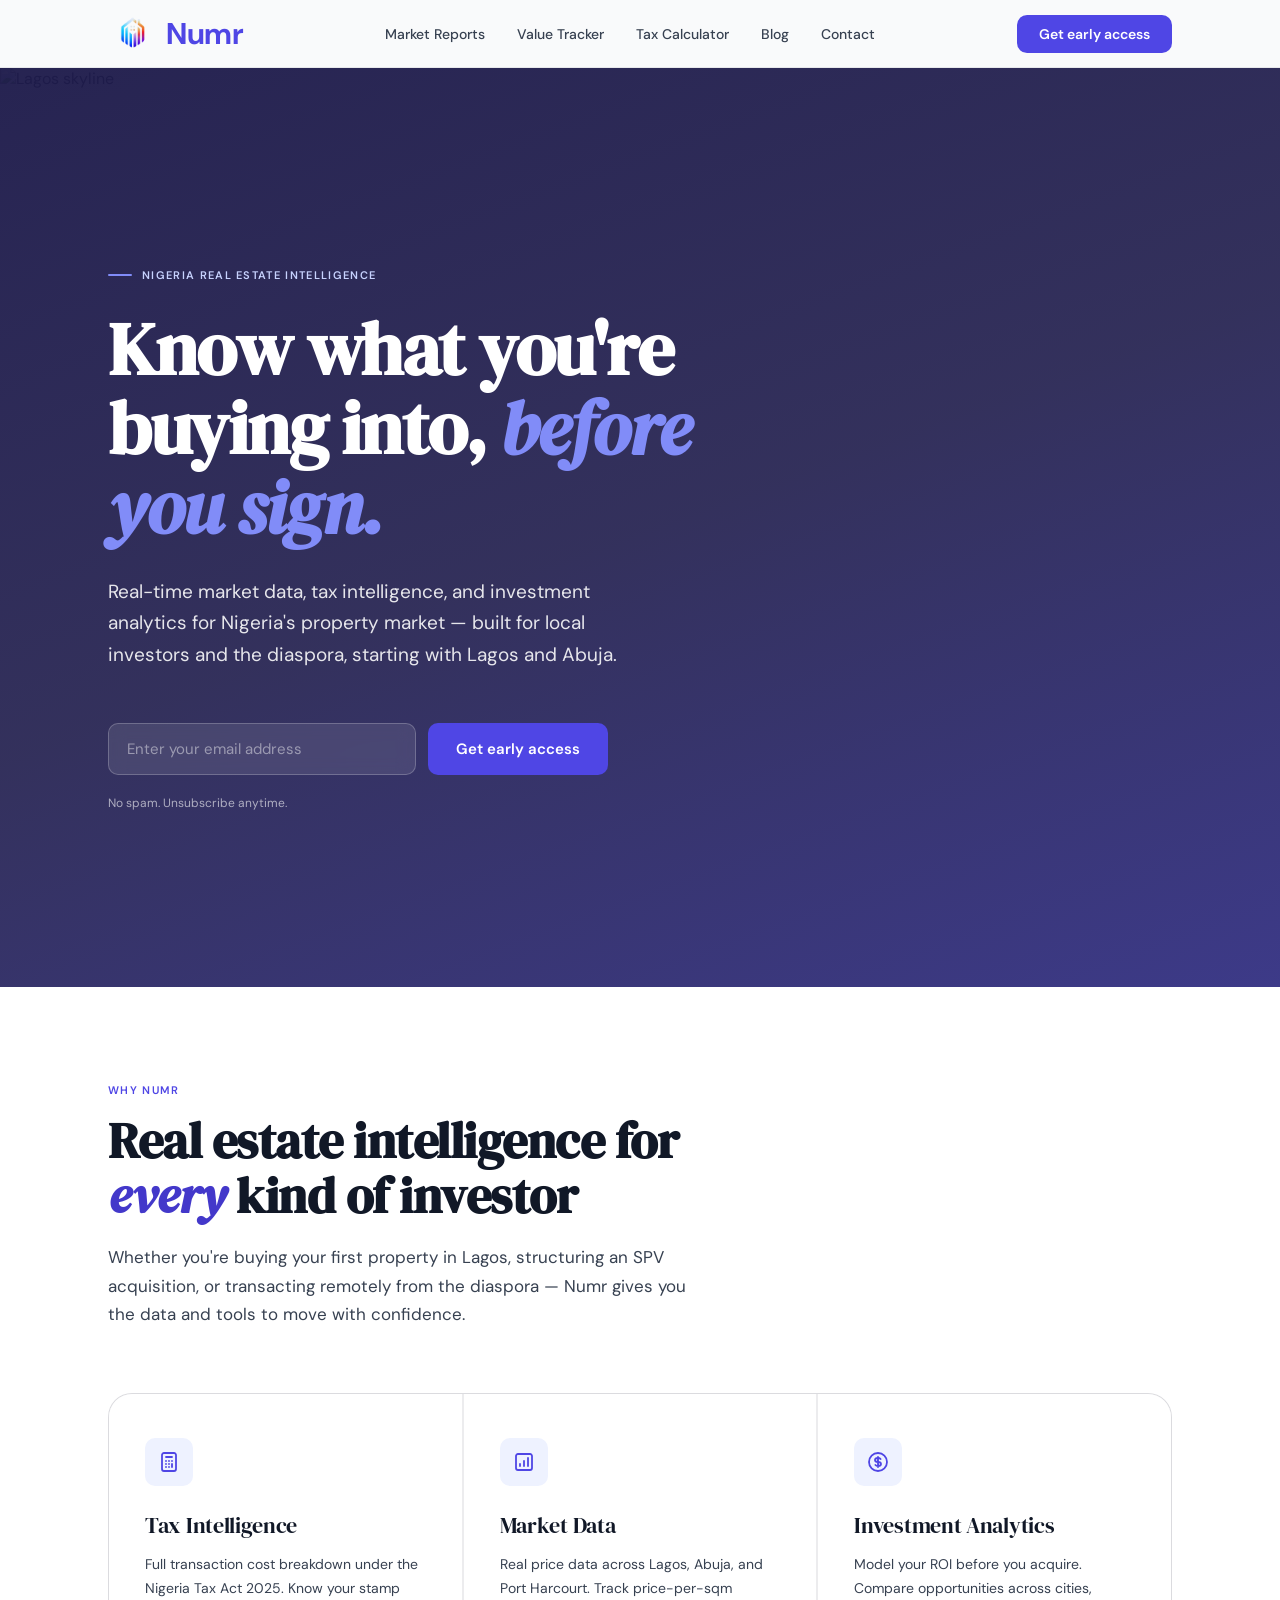
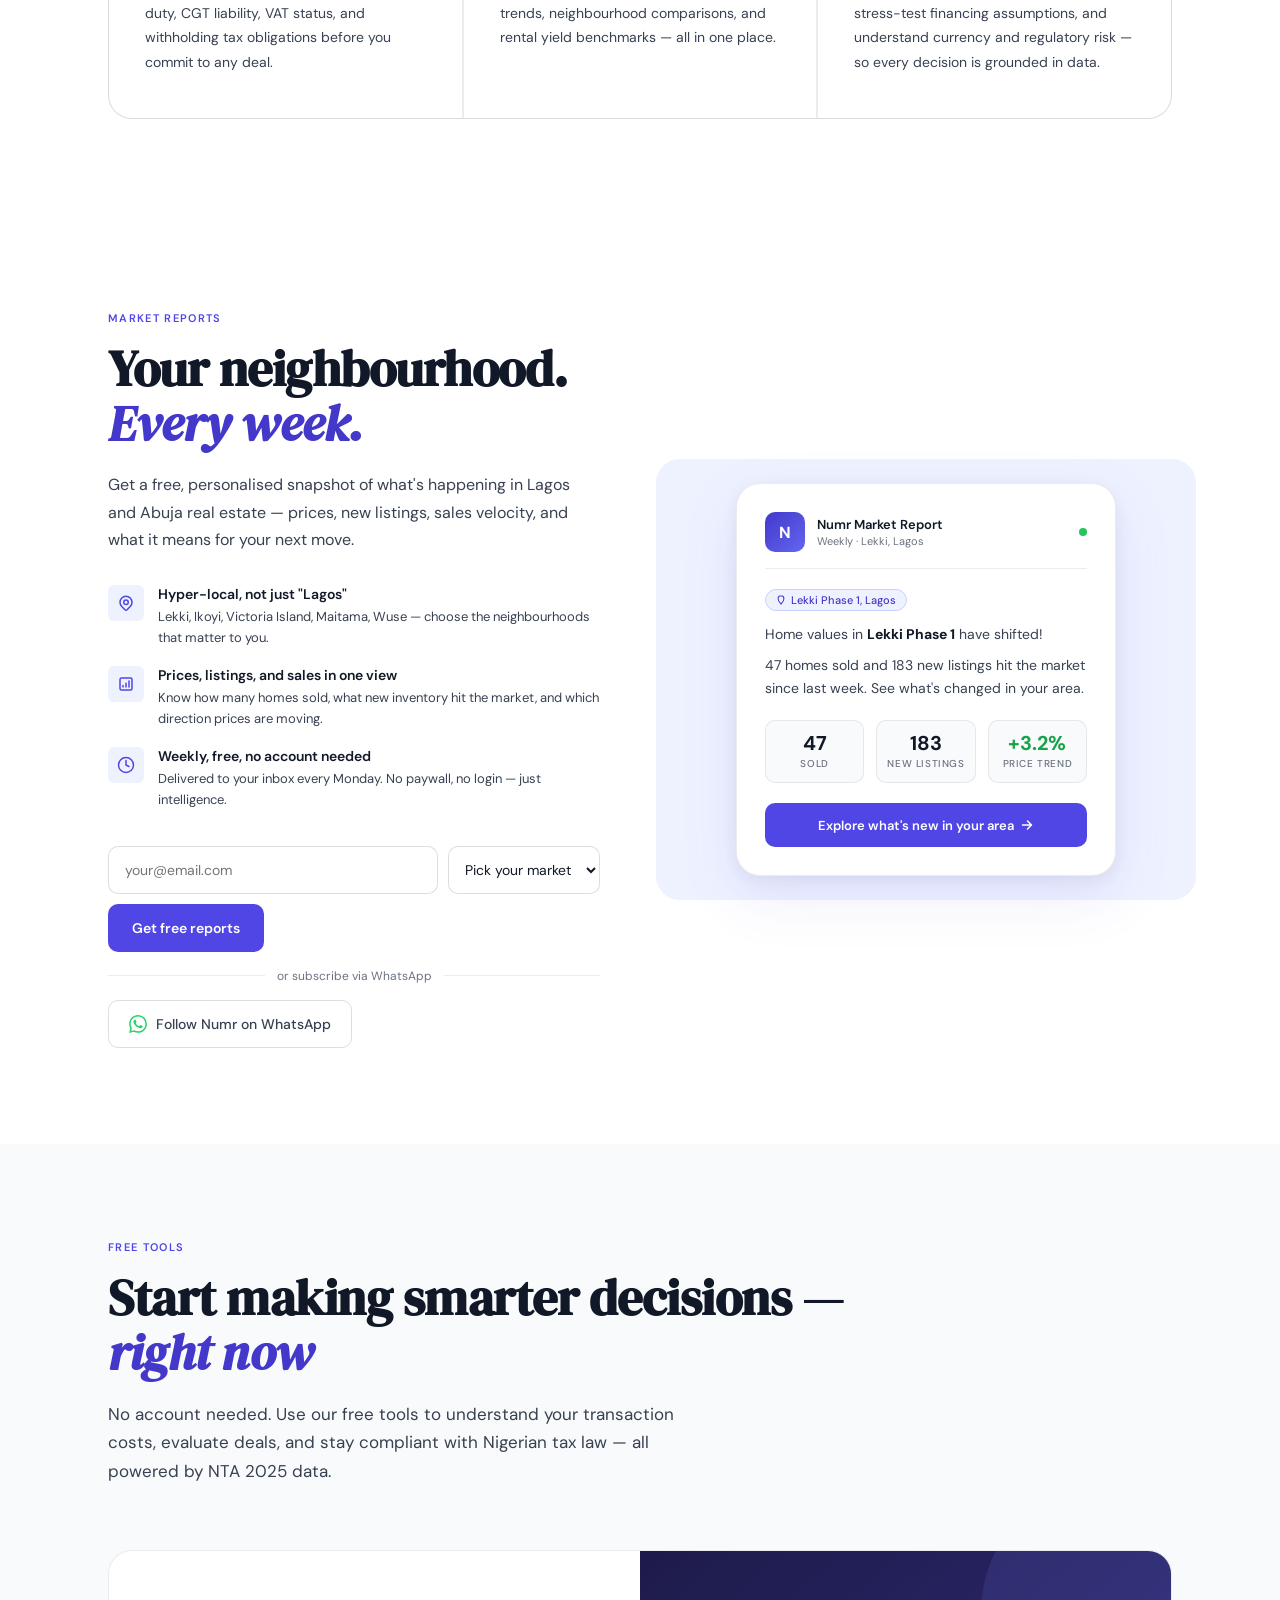
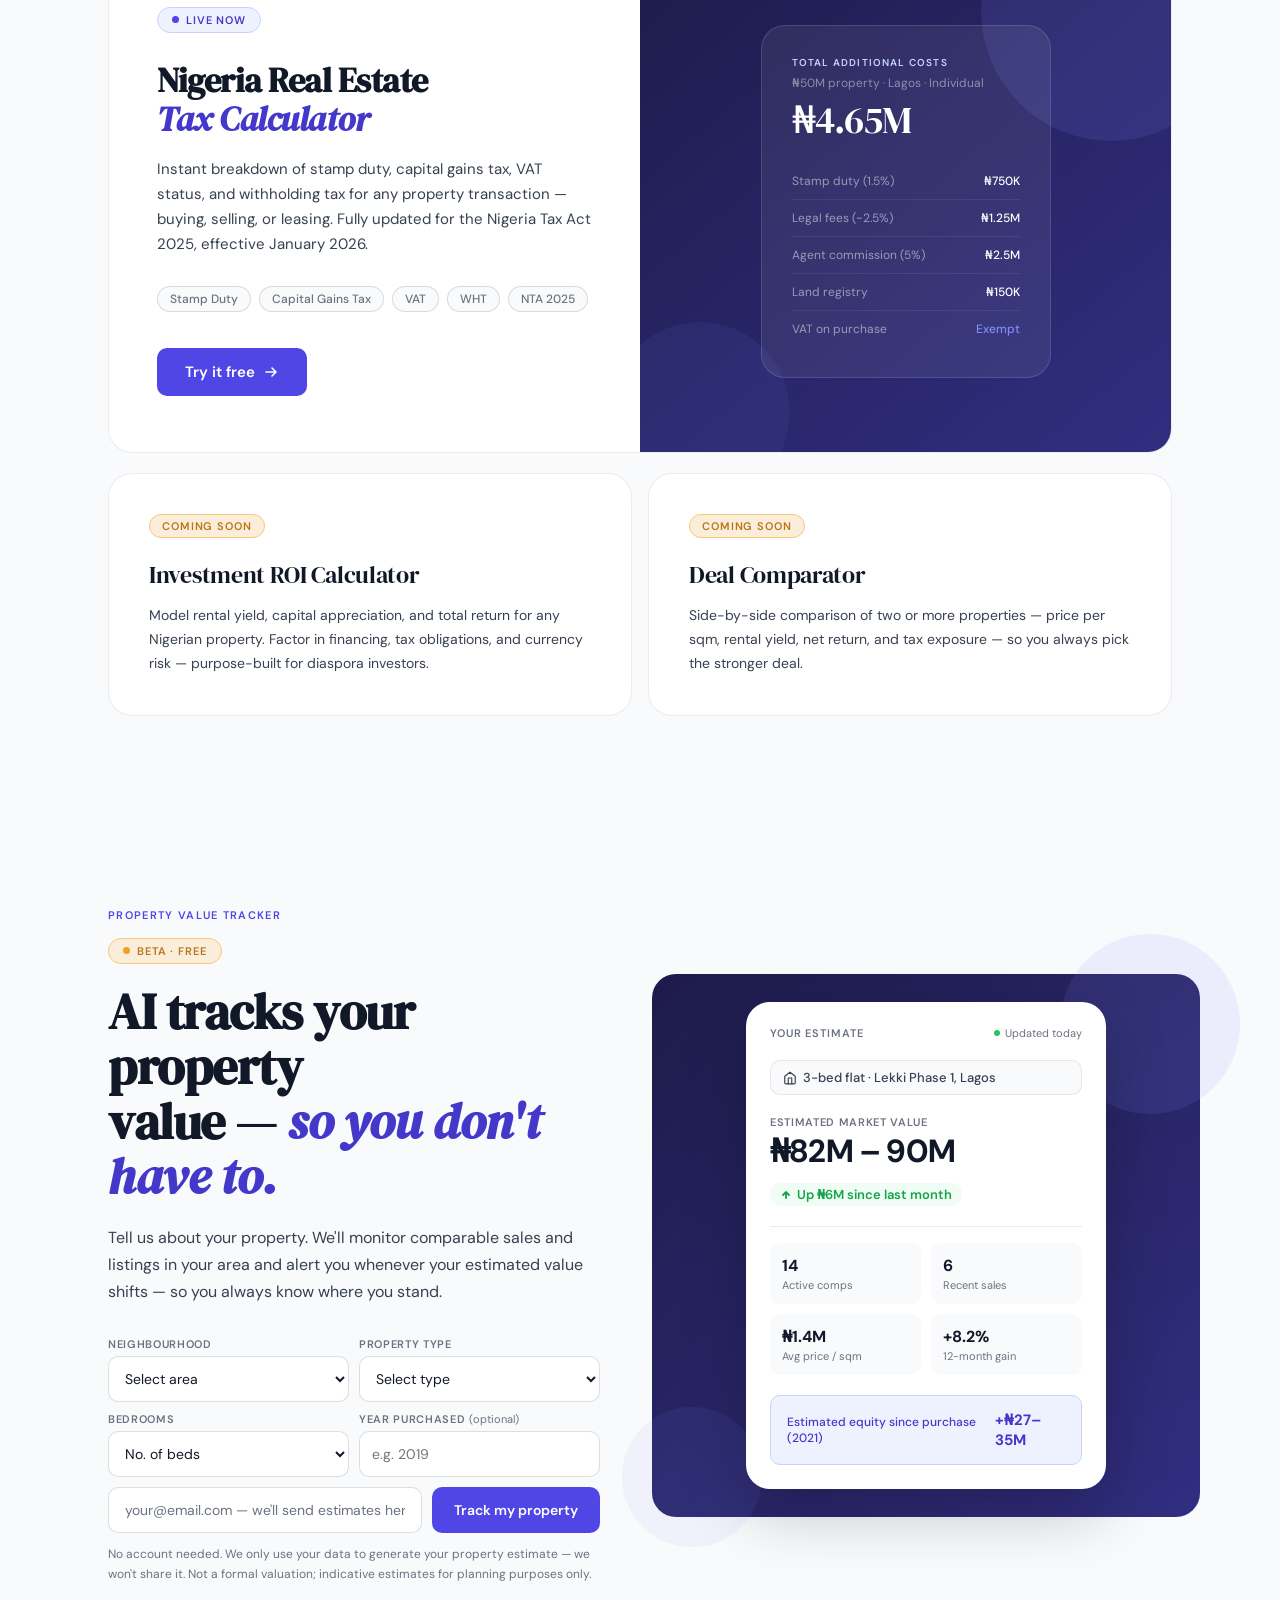
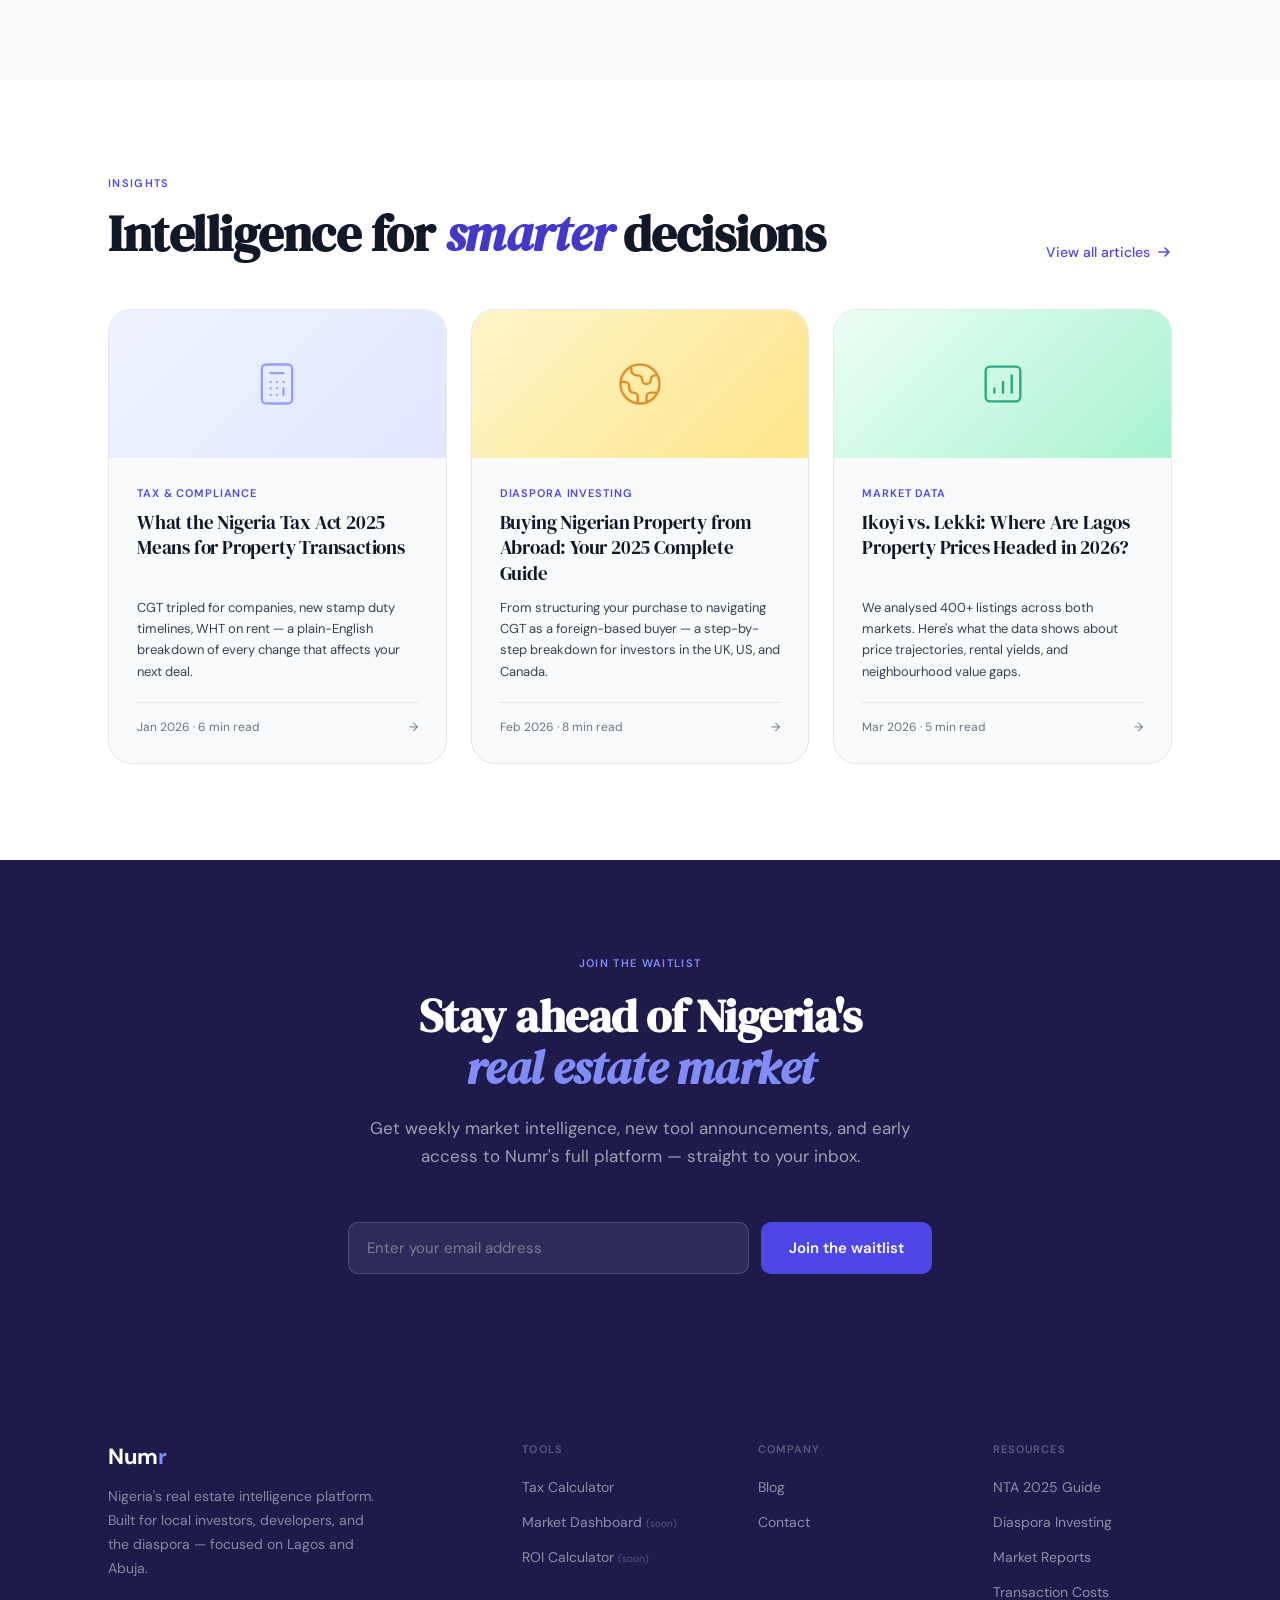
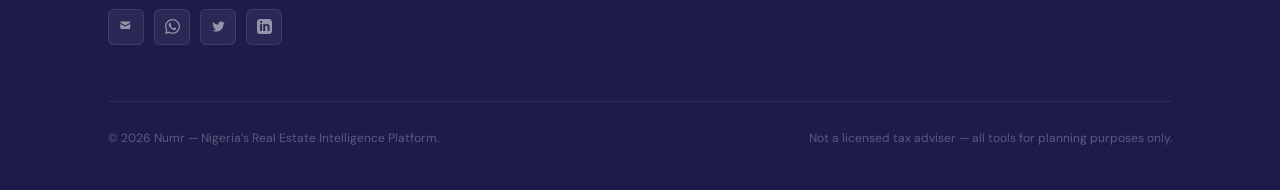
==== commit ec48346c: "bugfix: reorder sections" ====
--- a/index.html
+++ b/index.html
@@ -1086,9 +1086,9 @@
         <span class="nav-logo-text">Numr</span>
       </a>
       <ul class="nav-links">
-        <li><a href="tax-calculator.html">Tax Calculator</a></li>
         <li><a href="#market-reports">Market Reports</a></li>
         <li><a href="#value-tracker">Value Tracker</a></li>
+        <li><a href="tax-calculator.html">Tax Calculator</a></li>
         <li><a href="blog.html">Blog</a></li>
         <li><a href="mailto:contact@usenumr.com">Contact</a></li>
       </ul>
@@ -1179,7 +1179,122 @@
     </div>
   </section>
 
-  <!-- ── TOOLS ── -->
+  <!-- ── MARKET REPORTS ── -->
+  <section class="market-reports" id="market-reports">
+    <div class="section-inner">
+      <div class="mr-layout">
+
+        <!-- Left: copy + form -->
+        <div class="mr-copy">
+          <div class="section-eyebrow">Market Reports</div>
+          <h2 class="section-h2">Your neighbourhood.<br><em>Every week.</em></h2>
+          <p style="font-size:16px;color:var(--ink-muted);line-height:1.70;max-width:480px;">Get a free, personalised snapshot of what's happening in Lagos and Abuja real estate — prices, new listings, sales velocity, and what it means for your next move.</p>
+
+          <ul class="mr-benefits">
+            <li class="mr-benefit">
+              <span class="mr-benefit-icon">
+                <svg width="18" height="18" viewBox="0 0 24 24" fill="none" stroke="currentColor" stroke-width="2" stroke-linecap="round" stroke-linejoin="round"><path d="M17.657 16.657L13.414 20.9a2 2 0 01-2.827 0l-4.244-4.243a8 8 0 1111.314 0z"/><circle cx="12" cy="11" r="3"/></svg>
+              </span>
+              <div class="mr-benefit-text">
+                <strong>Hyper-local, not just "Lagos"</strong>
+                <span>Lekki, Ikoyi, Victoria Island, Maitama, Wuse — choose the neighbourhoods that matter to you.</span>
+              </div>
+            </li>
+            <li class="mr-benefit">
+              <span class="mr-benefit-icon">
+                <svg width="18" height="18" viewBox="0 0 24 24" fill="none" stroke="currentColor" stroke-width="2" stroke-linecap="round" stroke-linejoin="round"><path d="M16 8v8m-4-5v5m-4-2v2m-2 4h12a2 2 0 002-2V6a2 2 0 00-2-2H6a2 2 0 00-2 2v12a2 2 0 002 2z"/></svg>
+              </span>
+              <div class="mr-benefit-text">
+                <strong>Prices, listings, and sales in one view</strong>
+                <span>Know how many homes sold, what new inventory hit the market, and which direction prices are moving.</span>
+              </div>
+            </li>
+            <li class="mr-benefit">
+              <span class="mr-benefit-icon">
+                <svg width="18" height="18" viewBox="0 0 24 24" fill="none" stroke="currentColor" stroke-width="2" stroke-linecap="round" stroke-linejoin="round"><circle cx="12" cy="12" r="10"/><path d="M12 6v6l4 2"/></svg>
+              </span>
+              <div class="mr-benefit-text">
+                <strong>Weekly, free, no account needed</strong>
+                <span>Delivered to your inbox every Monday. No paywall, no login — just intelligence.</span>
+              </div>
+            </li>
+          </ul>
+
+          <div id="mrSuccess" class="mr-success">
+            <svg width="16" height="16" viewBox="0 0 16 16" fill="none"><path d="M3 8l3.5 3.5L13 5" stroke="var(--indigo-600)" stroke-width="2" stroke-linecap="round"/></svg>
+            <span>You're subscribed! Your first report arrives Monday.</span>
+          </div>
+
+          <form class="mr-form" id="mrForm">
+            <input type="text" name="website" tabindex="-1" autocomplete="off" style="position:absolute;left:-9999px;width:1px;height:1px;opacity:0" aria-hidden="true">
+            <input type="email" placeholder="your@email.com" required>
+            <select name="market" aria-label="Pick your market">
+              <option value="">Pick your market</option>
+              <option value="lagos">Lagos</option>
+              <option value="abuja">Abuja</option>
+              <option value="both">Both</option>
+            </select>
+            <button type="submit">Get free reports</button>
+          </form>
+
+          <div class="mr-divider">or subscribe via WhatsApp</div>
+
+          <a class="mr-whatsapp" href="https://whatsapp.com/channel/0029VaxckNBJ3jv4cRXSWt10" target="_blank" rel="noopener" onclick="gtag('event','social_click',{event_category:'social',event_label:'whatsapp_market_reports'})">
+            <svg width="18" height="18" viewBox="0 0 24 24" fill="#25D366"><path d="M17.472 14.382c-.297-.149-1.758-.867-2.03-.967-.273-.099-.471-.148-.67.15-.197.297-.767.966-.94 1.164-.173.199-.347.223-.644.075-.297-.15-1.255-.463-2.39-1.475-.883-.788-1.48-1.761-1.653-2.059-.173-.297-.018-.458.13-.606.134-.133.298-.347.446-.52.149-.174.198-.298.298-.497.099-.198.05-.371-.025-.52-.075-.149-.669-1.612-.916-2.207-.242-.579-.487-.5-.669-.51-.173-.008-.371-.01-.57-.01-.198 0-.52.074-.792.372-.272.297-1.04 1.016-1.04 2.479 0 1.462 1.065 2.875 1.213 3.074.149.198 2.096 3.2 5.077 4.487.709.306 1.262.489 1.694.625.712.227 1.36.195 1.871.118.571-.085 1.758-.719 2.006-1.413.248-.694.248-1.289.173-1.413-.074-.124-.272-.198-.57-.347m-5.421 7.403h-.004a9.87 9.87 0 01-5.031-1.378l-.361-.214-3.741.982.998-3.648-.235-.374a9.86 9.86 0 01-1.51-5.26c.001-5.45 4.436-9.884 9.888-9.884 2.64 0 5.122 1.03 6.988 2.898a9.825 9.825 0 012.893 6.994c-.003 5.45-4.437 9.884-9.885 9.884m8.413-18.297A11.815 11.815 0 0012.05 0C5.495 0 .16 5.335.157 11.892c0 2.096.547 4.142 1.588 5.945L.057 24l6.305-1.654a11.882 11.882 0 005.683 1.448h.005c6.554 0 11.89-5.335 11.893-11.893a11.821 11.821 0 00-3.48-8.413z"/></svg>
+            Follow Numr on WhatsApp
+          </a>
+        </div>
+
+        <!-- Right: sample report card -->
+        <div class="mr-preview-wrap">
+          <div class="mr-preview-bg"></div>
+          <div class="report-card">
+            <div class="report-card-header">
+              <div class="report-avatar">N</div>
+              <div class="report-meta">
+                <div class="report-from">Numr Market Report</div>
+                <div class="report-cadence">Weekly · Lekki, Lagos</div>
+              </div>
+              <div class="report-live-dot" title="Live data"></div>
+            </div>
+
+            <div class="report-location-tag">
+              <svg width="10" height="10" viewBox="0 0 24 24" fill="none" stroke="currentColor" stroke-width="2.5" stroke-linecap="round" stroke-linejoin="round"><path d="M12 2C8.13 2 5 5.13 5 9c0 5.25 7 13 7 13s7-7.75 7-13c0-3.87-3.13-7-7-7z"/></svg>
+              Lekki Phase 1, Lagos
+            </div>
+
+            <div class="report-message">
+              <p>Home values in <strong>Lekki Phase 1</strong> have shifted!</p>
+              <p style="margin-top:8px">47 homes sold and 183 new listings hit the market since last week. See what's changed in your area.</p>
+            </div>
+
+            <div class="report-stats">
+              <div class="report-stat">
+                <span class="report-stat-val">47</span>
+                <span class="report-stat-label">Sold</span>
+              </div>
+              <div class="report-stat">
+                <span class="report-stat-val">183</span>
+                <span class="report-stat-label">New listings</span>
+              </div>
+              <div class="report-stat">
+                <span class="report-stat-val up">+3.2%</span>
+                <span class="report-stat-label">Price trend</span>
+              </div>
+            </div>
+
+            <a href="#market-reports" class="report-cta-btn" onclick="document.getElementById('mrForm').querySelector('input[type=email]').focus();return false;">
+              Explore what's new in your area
+              <svg width="14" height="14" viewBox="0 0 14 14" fill="none"><path d="M2.5 7h9M7.5 3l4 4-4 4" stroke="currentColor" stroke-width="1.5" stroke-linecap="round" stroke-linejoin="round"/></svg>
+            </a>
+          </div>
+        </div>
+
+      </div>
+    </div>
+  </section>
+
+  <!-- ── TOOLS (TAX CALCULATOR) ── -->
   <section class="tools" id="tools">
     <div class="section-inner">
       <div class="section-eyebrow">Free tools</div>
@@ -1245,121 +1360,6 @@
           <div class="tool-card-title">Deal Comparator</div>
           <p class="tool-card-desc">Side-by-side comparison of two or more properties — price per sqm, rental yield, net return, and tax exposure — so you always pick the stronger deal.</p>
         </div>
-      </div>
-    </div>
-  </section>
-
-  <!-- ── MARKET REPORTS ── -->
-  <section class="market-reports" id="market-reports">
-    <div class="section-inner">
-      <div class="mr-layout">
-
-        <!-- Left: copy + form -->
-        <div class="mr-copy">
-          <div class="section-eyebrow">Market Reports</div>
-          <h2 class="section-h2">Your neighbourhood.<br><em>Every week.</em></h2>
-          <p style="font-size:16px;color:var(--ink-muted);line-height:1.70;max-width:480px;">Get a free, personalised snapshot of what's happening in Lagos and Abuja real estate — prices, new listings, sales velocity, and what it means for your next move.</p>
-
-          <ul class="mr-benefits">
-            <li class="mr-benefit">
-              <span class="mr-benefit-icon">
-                <svg width="18" height="18" viewBox="0 0 24 24" fill="none" stroke="currentColor" stroke-width="2" stroke-linecap="round" stroke-linejoin="round"><path d="M17.657 16.657L13.414 20.9a2 2 0 01-2.827 0l-4.244-4.243a8 8 0 1111.314 0z"/><circle cx="12" cy="11" r="3"/></svg>
-              </span>
-              <div class="mr-benefit-text">
-                <strong>Hyper-local, not just "Lagos"</strong>
-                <span>Lekki, Ikoyi, Victoria Island, Maitama, Wuse — choose the neighbourhoods that matter to you.</span>
-              </div>
-            </li>
-            <li class="mr-benefit">
-              <span class="mr-benefit-icon">
-                <svg width="18" height="18" viewBox="0 0 24 24" fill="none" stroke="currentColor" stroke-width="2" stroke-linecap="round" stroke-linejoin="round"><path d="M16 8v8m-4-5v5m-4-2v2m-2 4h12a2 2 0 002-2V6a2 2 0 00-2-2H6a2 2 0 00-2 2v12a2 2 0 002 2z"/></svg>
-              </span>
-              <div class="mr-benefit-text">
-                <strong>Prices, listings, and sales in one view</strong>
-                <span>Know how many homes sold, what new inventory hit the market, and which direction prices are moving.</span>
-              </div>
-            </li>
-            <li class="mr-benefit">
-              <span class="mr-benefit-icon">
-                <svg width="18" height="18" viewBox="0 0 24 24" fill="none" stroke="currentColor" stroke-width="2" stroke-linecap="round" stroke-linejoin="round"><circle cx="12" cy="12" r="10"/><path d="M12 6v6l4 2"/></svg>
-              </span>
-              <div class="mr-benefit-text">
-                <strong>Weekly, free, no account needed</strong>
-                <span>Delivered to your inbox every Monday. No paywall, no login — just intelligence.</span>
-              </div>
-            </li>
-          </ul>
-
-          <div id="mrSuccess" class="mr-success">
-            <svg width="16" height="16" viewBox="0 0 16 16" fill="none"><path d="M3 8l3.5 3.5L13 5" stroke="var(--indigo-600)" stroke-width="2" stroke-linecap="round"/></svg>
-            <span>You're subscribed! Your first report arrives Monday.</span>
-          </div>
-
-          <form class="mr-form" id="mrForm">
-            <input type="text" name="website" tabindex="-1" autocomplete="off" style="position:absolute;left:-9999px;width:1px;height:1px;opacity:0" aria-hidden="true">
-            <input type="email" placeholder="your@email.com" required>
-            <select name="market" aria-label="Pick your market">
-              <option value="">Pick your market</option>
-              <option value="lagos">Lagos</option>
-              <option value="abuja">Abuja</option>
-              <option value="both">Both</option>
-            </select>
-            <button type="submit">Get free reports</button>
-          </form>
-
-          <div class="mr-divider">or subscribe via WhatsApp</div>
-
-          <a class="mr-whatsapp" href="https://whatsapp.com/channel/0029VaxckNBJ3jv4cRXSWt10" target="_blank" rel="noopener" onclick="gtag('event','social_click',{event_category:'social',event_label:'whatsapp_market_reports'})">
-            <svg width="18" height="18" viewBox="0 0 24 24" fill="#25D366"><path d="M17.472 14.382c-.297-.149-1.758-.867-2.03-.967-.273-.099-.471-.148-.67.15-.197.297-.767.966-.94 1.164-.173.199-.347.223-.644.075-.297-.15-1.255-.463-2.39-1.475-.883-.788-1.48-1.761-1.653-2.059-.173-.297-.018-.458.13-.606.134-.133.298-.347.446-.52.149-.174.198-.298.298-.497.099-.198.05-.371-.025-.52-.075-.149-.669-1.612-.916-2.207-.242-.579-.487-.5-.669-.51-.173-.008-.371-.01-.57-.01-.198 0-.52.074-.792.372-.272.297-1.04 1.016-1.04 2.479 0 1.462 1.065 2.875 1.213 3.074.149.198 2.096 3.2 5.077 4.487.709.306 1.262.489 1.694.625.712.227 1.36.195 1.871.118.571-.085 1.758-.719 2.006-1.413.248-.694.248-1.289.173-1.413-.074-.124-.272-.198-.57-.347m-5.421 7.403h-.004a9.87 9.87 0 01-5.031-1.378l-.361-.214-3.741.982.998-3.648-.235-.374a9.86 9.86 0 01-1.51-5.26c.001-5.45 4.436-9.884 9.888-9.884 2.64 0 5.122 1.03 6.988 2.898a9.825 9.825 0 012.893 6.994c-.003 5.45-4.437 9.884-9.885 9.884m8.413-18.297A11.815 11.815 0 0012.05 0C5.495 0 .16 5.335.157 11.892c0 2.096.547 4.142 1.588 5.945L.057 24l6.305-1.654a11.882 11.882 0 005.683 1.448h.005c6.554 0 11.89-5.335 11.893-11.893a11.821 11.821 0 00-3.48-8.413z"/></svg>
-            Follow Numr on WhatsApp
-          </a>
-        </div>
-
-        <!-- Right: sample report card -->
-        <div class="mr-preview-wrap">
-          <div class="mr-preview-bg"></div>
-          <div class="report-card">
-            <div class="report-card-header">
-              <div class="report-avatar">N</div>
-              <div class="report-meta">
-                <div class="report-from">Numr Market Report</div>
-                <div class="report-cadence">Weekly · Lekki, Lagos</div>
-              </div>
-              <div class="report-live-dot" title="Live data"></div>
-            </div>
-
-            <div class="report-location-tag">
-              <svg width="10" height="10" viewBox="0 0 24 24" fill="none" stroke="currentColor" stroke-width="2.5" stroke-linecap="round" stroke-linejoin="round"><path d="M12 2C8.13 2 5 5.13 5 9c0 5.25 7 13 7 13s7-7.75 7-13c0-3.87-3.13-7-7-7z"/></svg>
-              Lekki Phase 1, Lagos
-            </div>
-
-            <div class="report-message">
-              <p>Home values in <strong>Lekki Phase 1</strong> have shifted!</p>
-              <p style="margin-top:8px">47 homes sold and 183 new listings hit the market since last week. See what's changed in your area.</p>
-            </div>
-
-            <div class="report-stats">
-              <div class="report-stat">
-                <span class="report-stat-val">47</span>
-                <span class="report-stat-label">Sold</span>
-              </div>
-              <div class="report-stat">
-                <span class="report-stat-val">183</span>
-                <span class="report-stat-label">New listings</span>
-              </div>
-              <div class="report-stat">
-                <span class="report-stat-val up">+3.2%</span>
-                <span class="report-stat-label">Price trend</span>
-              </div>
-            </div>
-
-            <a href="#market-reports" class="report-cta-btn" onclick="document.getElementById('mrForm').querySelector('input[type=email]').focus();return false;">
-              Explore what's new in your area
-              <svg width="14" height="14" viewBox="0 0 14 14" fill="none"><path d="M2.5 7h9M7.5 3l4 4-4 4" stroke="currentColor" stroke-width="1.5" stroke-linecap="round" stroke-linejoin="round"/></svg>
-            </a>
-          </div>
-        </div>
-
       </div>
     </div>
   </section>
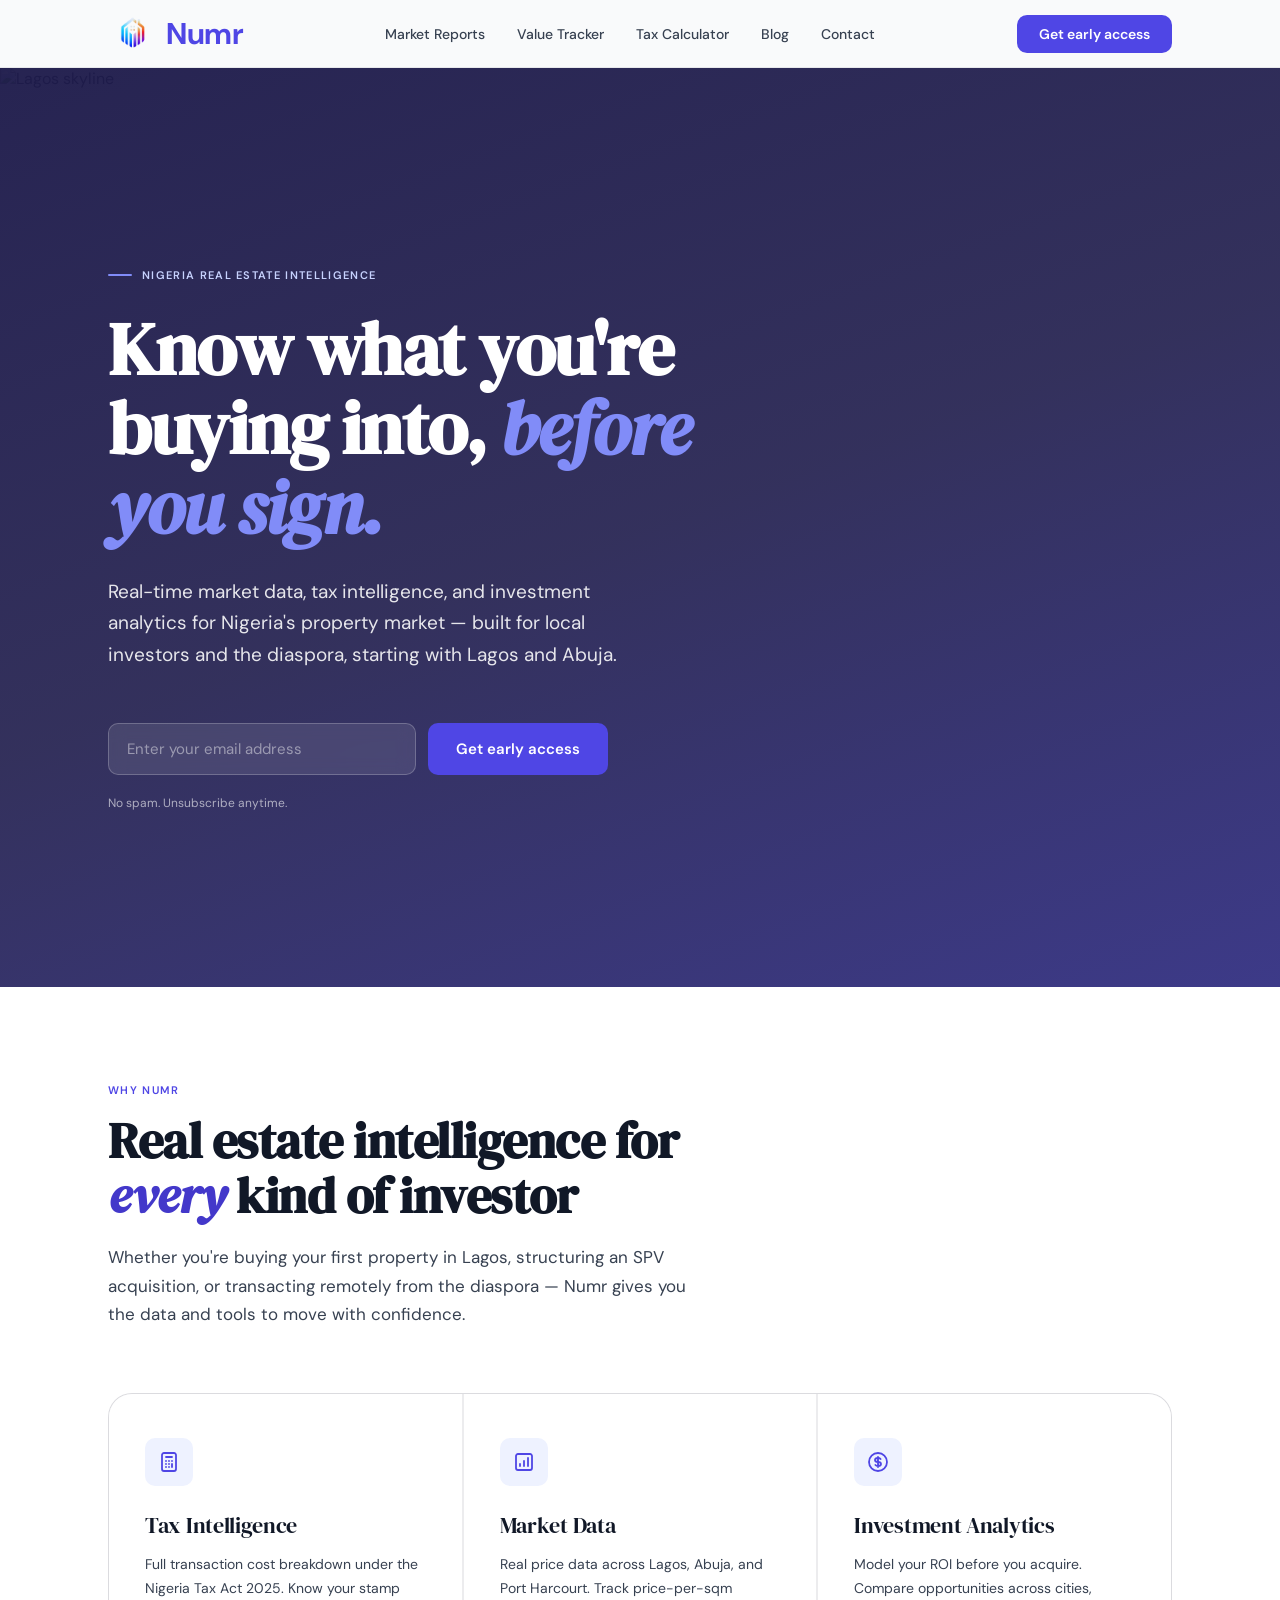
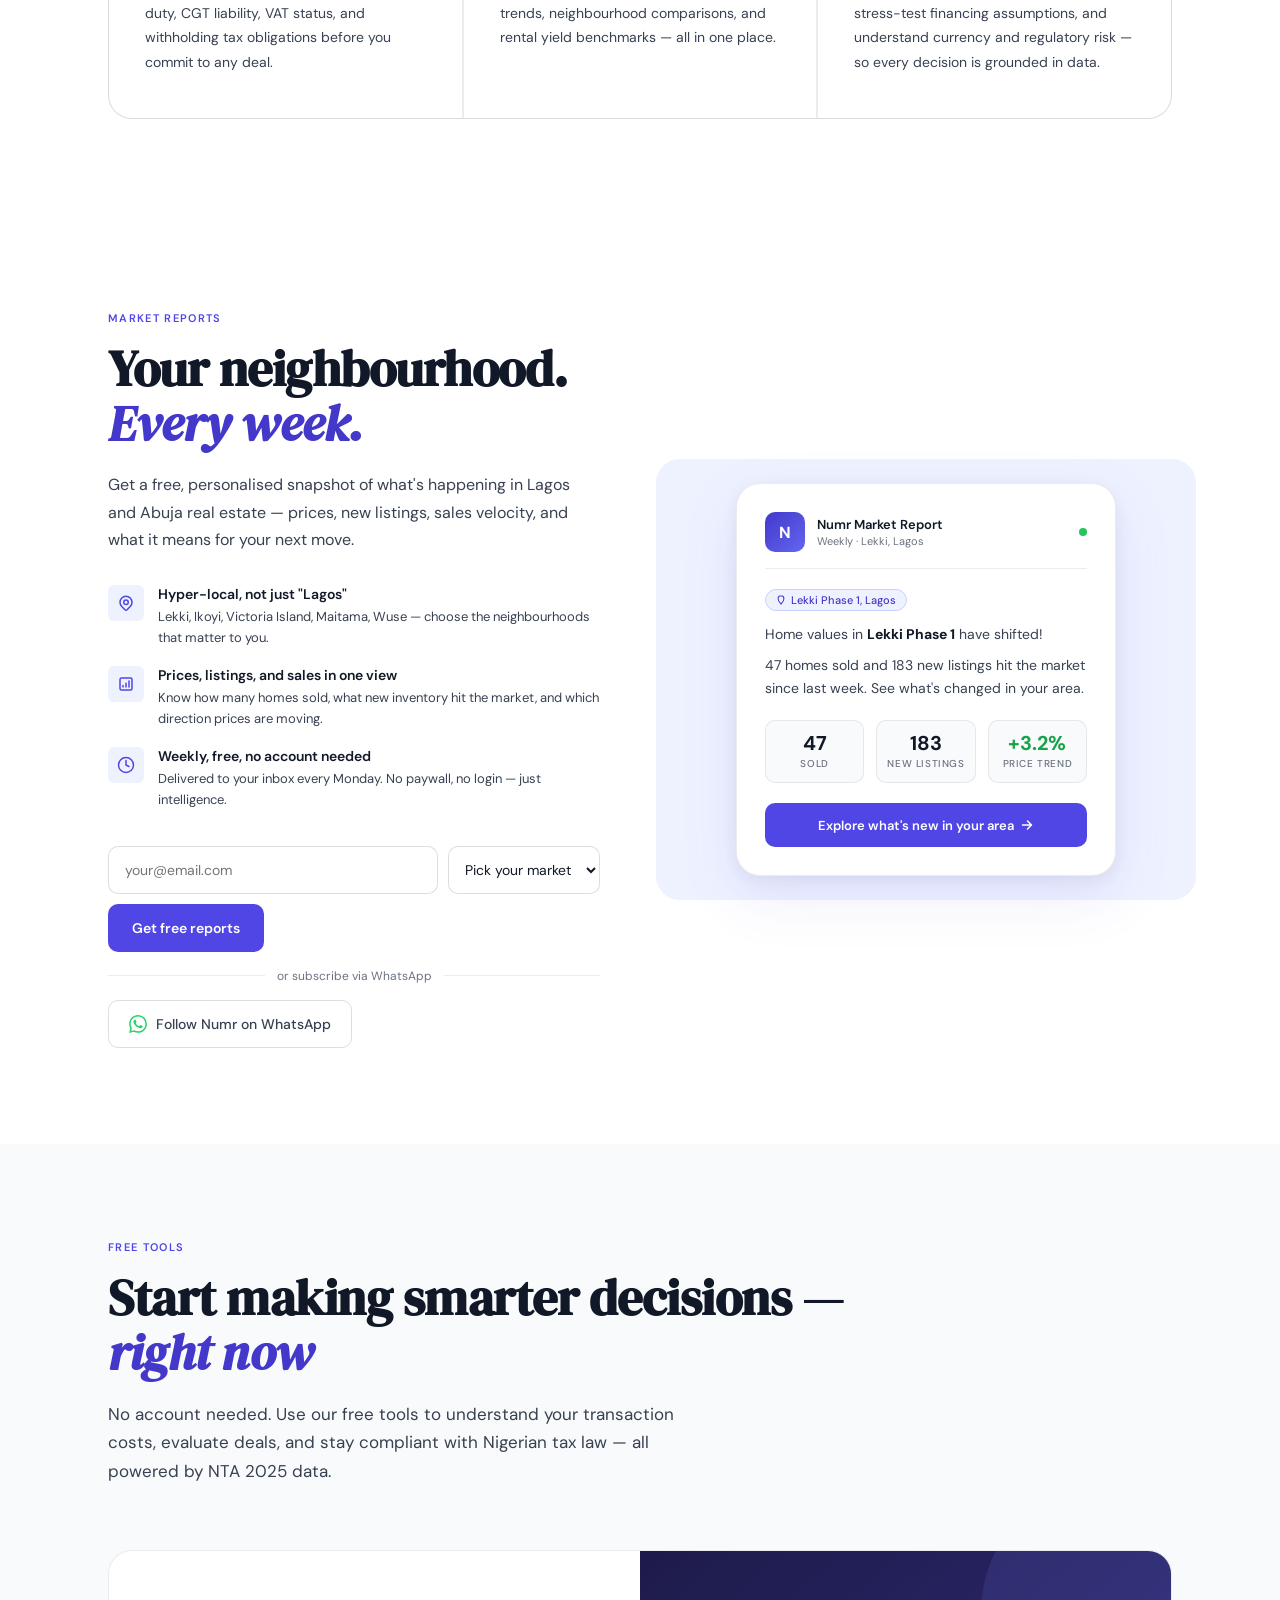
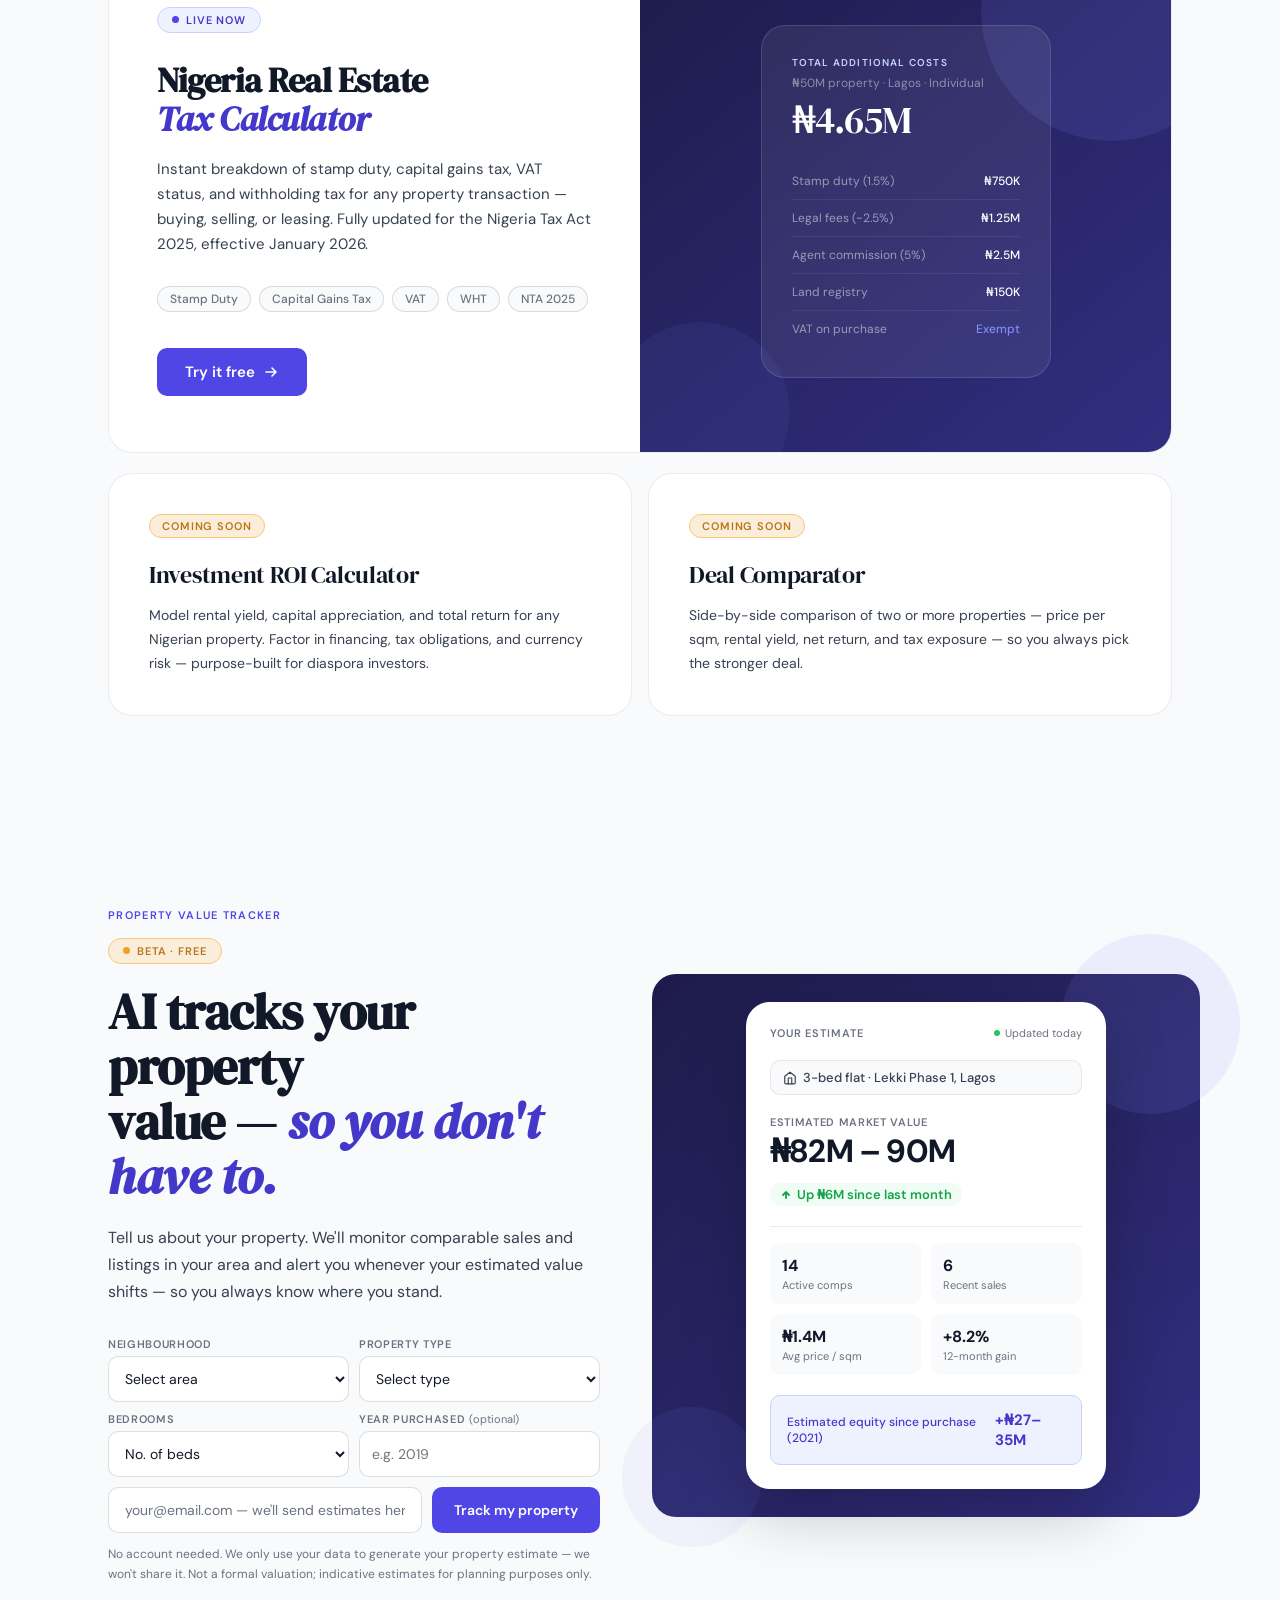
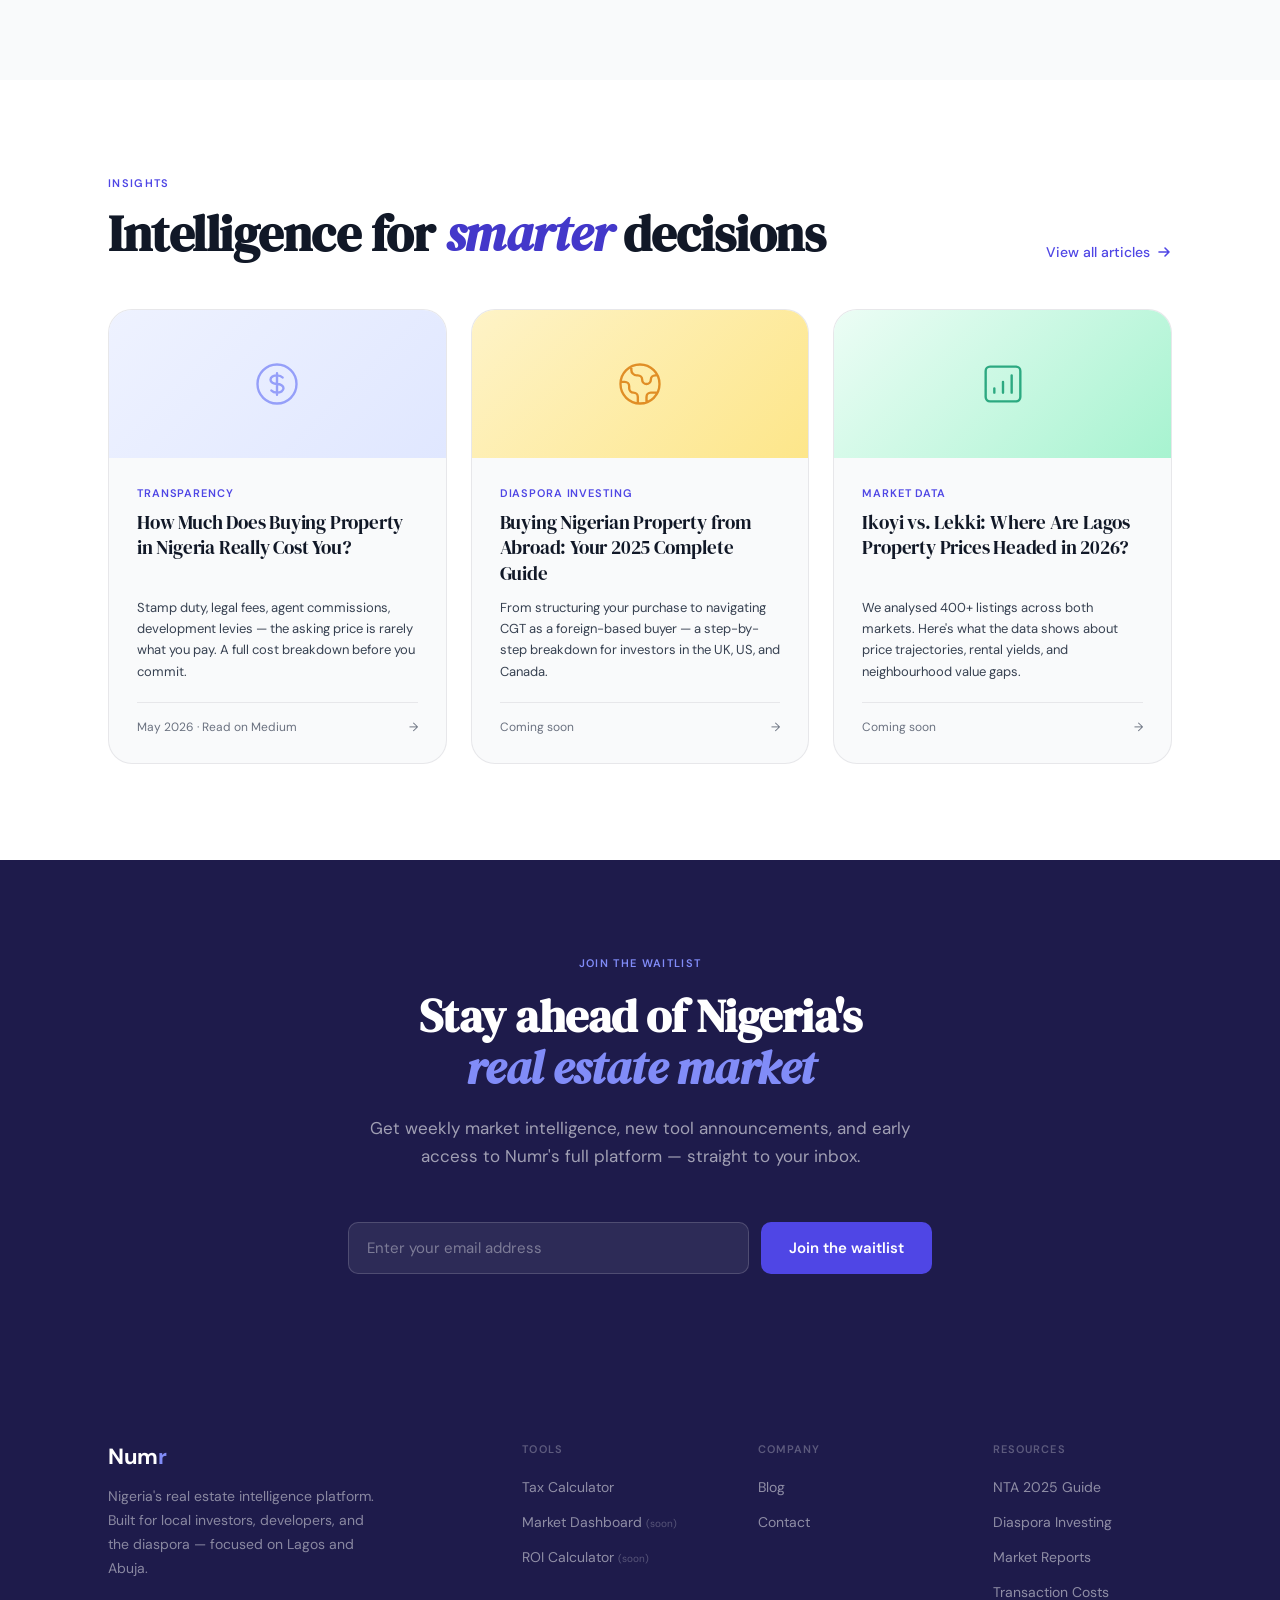
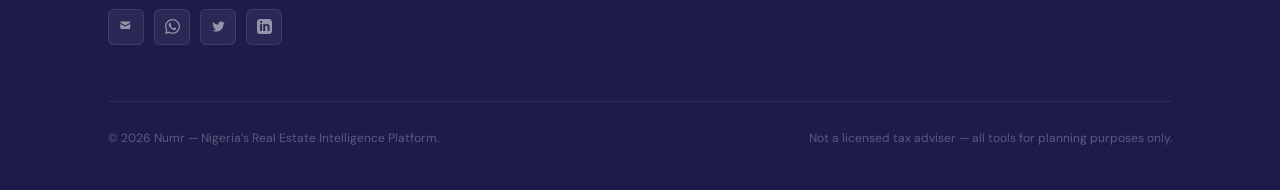
==== commit dc87cfbe: "bugfix: update blog article urls" ====
--- a/index.html
+++ b/index.html
@@ -1239,7 +1239,7 @@
 
           <div class="mr-divider">or subscribe via WhatsApp</div>
 
-          <a class="mr-whatsapp" href="https://whatsapp.com/channel/0029VaxckNBJ3jv4cRXSWt10" target="_blank" rel="noopener" onclick="gtag('event','social_click',{event_category:'social',event_label:'whatsapp_market_reports'})">
+          <a class="mr-whatsapp" href="https://whatsapp.com/channel/0029VbCPTNs2Jl8Kp23ywx3P" target="_blank" rel="noopener" onclick="gtag('event','social_click',{event_category:'social',event_label:'whatsapp_market_reports'})">
             <svg width="18" height="18" viewBox="0 0 24 24" fill="#25D366"><path d="M17.472 14.382c-.297-.149-1.758-.867-2.03-.967-.273-.099-.471-.148-.67.15-.197.297-.767.966-.94 1.164-.173.199-.347.223-.644.075-.297-.15-1.255-.463-2.39-1.475-.883-.788-1.48-1.761-1.653-2.059-.173-.297-.018-.458.13-.606.134-.133.298-.347.446-.52.149-.174.198-.298.298-.497.099-.198.05-.371-.025-.52-.075-.149-.669-1.612-.916-2.207-.242-.579-.487-.5-.669-.51-.173-.008-.371-.01-.57-.01-.198 0-.52.074-.792.372-.272.297-1.04 1.016-1.04 2.479 0 1.462 1.065 2.875 1.213 3.074.149.198 2.096 3.2 5.077 4.487.709.306 1.262.489 1.694.625.712.227 1.36.195 1.871.118.571-.085 1.758-.719 2.006-1.413.248-.694.248-1.289.173-1.413-.074-.124-.272-.198-.57-.347m-5.421 7.403h-.004a9.87 9.87 0 01-5.031-1.378l-.361-.214-3.741.982.998-3.648-.235-.374a9.86 9.86 0 01-1.51-5.26c.001-5.45 4.436-9.884 9.888-9.884 2.64 0 5.122 1.03 6.988 2.898a9.825 9.825 0 012.893 6.994c-.003 5.45-4.437 9.884-9.885 9.884m8.413-18.297A11.815 11.815 0 0012.05 0C5.495 0 .16 5.335.157 11.892c0 2.096.547 4.142 1.588 5.945L.057 24l6.305-1.654a11.882 11.882 0 005.683 1.448h.005c6.554 0 11.89-5.335 11.893-11.893a11.821 11.821 0 00-3.48-8.413z"/></svg>
             Follow Numr on WhatsApp
           </a>
@@ -1521,19 +1521,19 @@
       </div>
 
       <div class="blog-grid">
-        <a href="blog.html" class="article-card">
+        <a href="https://medium.com/@UseNumr/how-much-does-buying-property-in-nigeria-really-cost-you-09c814cb4a6a" target="_blank" rel="noopener" class="article-card" onclick="gtag('event','article_click',{event_category:'blog',event_label:'hidden_costs_index'})">
           <div class="article-thumb" style="background: linear-gradient(135deg, var(--indigo-50) 0%, var(--indigo-100) 100%);">
-            <svg width="52" height="52" viewBox="0 0 24 24" fill="none" stroke="var(--indigo-400)" stroke-width="1.1" stroke-linecap="round" stroke-linejoin="round" style="opacity:0.8"><path d="M9 7h6m0 10v-3m-3 3h.01M9 17h.01M9 14h.01M12 14h.01M15 11h.01M12 11h.01M9 11h.01M7 21h10a2 2 0 002-2V5a2 2 0 00-2-2H7a2 2 0 00-2 2v14a2 2 0 002 2z"/></svg>
+            <svg width="52" height="52" viewBox="0 0 24 24" fill="none" stroke="var(--indigo-400)" stroke-width="1.1" stroke-linecap="round" stroke-linejoin="round" style="opacity:0.8"><path d="M12 8c-1.657 0-3 .895-3 2s1.343 2 3 2 3 .895 3 2-1.343 2-3 2m0-8c1.11 0 2.08.402 2.599 1M12 8V7m0 1v8m0 0v1m0-1c-1.11 0-2.08-.402-2.599-1M21 12a9 9 0 11-18 0 9 9 0 0118 0z"/></svg>
           </div>
           <div class="article-body">
-            <div class="article-cat">Tax &amp; Compliance</div>
-            <div class="article-title">What the Nigeria Tax Act 2025 Means for Property Transactions</div>
-            <p class="article-excerpt">CGT tripled for companies, new stamp duty timelines, WHT on rent — a plain-English breakdown of every change that affects your next deal.</p>
-            <div class="article-meta"><span>Jan 2026 &middot; 6 min read</span><span>&rarr;</span></div>
+            <div class="article-cat">Transparency</div>
+            <div class="article-title">How Much Does Buying Property in Nigeria Really Cost You?</div>
+            <p class="article-excerpt">Stamp duty, legal fees, agent commissions, development levies — the asking price is rarely what you pay. A full cost breakdown before you commit.</p>
+            <div class="article-meta"><span>May 2026 &middot; Read on Medium</span><span>&rarr;</span></div>
           </div>
         </a>
 
-        <a href="blog.html" class="article-card">
+        <a href="blog-post-soon.html" class="article-card" onclick="gtag('event','article_click',{event_category:'blog',event_label:'diaspora_guide_index'})">
           <div class="article-thumb" style="background: linear-gradient(135deg, #FEF3C7 0%, #FDE68A 100%);">
             <svg width="52" height="52" viewBox="0 0 24 24" fill="none" stroke="#D97706" stroke-width="1.1" stroke-linecap="round" stroke-linejoin="round" style="opacity:0.8"><path d="M3.055 11H5a2 2 0 012 2v1a2 2 0 002 2 2 2 0 012 2v2.945M8 3.935V5.5A2.5 2.5 0 0010.5 8h.5a2 2 0 012 2 2 2 0 104 0 2 2 0 012-2h1.064M15 20.488V18a2 2 0 012-2h3.064M21 12a9 9 0 11-18 0 9 9 0 0118 0z"/></svg>
           </div>
@@ -1541,11 +1541,11 @@
             <div class="article-cat">Diaspora Investing</div>
             <div class="article-title">Buying Nigerian Property from Abroad: Your 2025 Complete Guide</div>
             <p class="article-excerpt">From structuring your purchase to navigating CGT as a foreign-based buyer — a step-by-step breakdown for investors in the UK, US, and Canada.</p>
-            <div class="article-meta"><span>Feb 2026 &middot; 8 min read</span><span>&rarr;</span></div>
+            <div class="article-meta"><span>Coming soon</span><span>&rarr;</span></div>
           </div>
         </a>
 
-        <a href="blog.html" class="article-card">
+        <a href="blog-post-soon.html" class="article-card" onclick="gtag('event','article_click',{event_category:'blog',event_label:'ikoyi_lekki_index'})">
           <div class="article-thumb" style="background: linear-gradient(135deg, #ECFDF5 0%, #A7F3D0 100%);">
             <svg width="52" height="52" viewBox="0 0 24 24" fill="none" stroke="#059669" stroke-width="1.1" stroke-linecap="round" stroke-linejoin="round" style="opacity:0.8"><path d="M16 8v8m-4-5v5m-4-2v2m-2 4h12a2 2 0 002-2V6a2 2 0 00-2-2H6a2 2 0 00-2 2v12a2 2 0 002 2z"/></svg>
           </div>
@@ -1553,7 +1553,7 @@
             <div class="article-cat">Market Data</div>
             <div class="article-title">Ikoyi vs. Lekki: Where Are Lagos Property Prices Headed in 2026?</div>
             <p class="article-excerpt">We analysed 400+ listings across both markets. Here's what the data shows about price trajectories, rental yields, and neighbourhood value gaps.</p>
-            <div class="article-meta"><span>Mar 2026 &middot; 5 min read</span><span>&rarr;</span></div>
+            <div class="article-meta"><span>Coming soon</span><span>&rarr;</span></div>
           </div>
         </a>
       </div>
@@ -1589,7 +1589,7 @@
             <a href="mailto:contact@usenumr.com" title="Email">
               <svg width="15" height="15" fill="currentColor" viewBox="0 0 24 24"><path d="M2.003 5.884L10 9.882l7.997-3.998A2 2 0 0016 4H4a2 2 0 00-1.997 1.884z"/><path d="M18 8.118l-8 4-8-4V14a2 2 0 002 2h12a2 2 0 002-2V8.118z"/></svg>
             </a>
-            <a href="https://whatsapp.com/channel/0029VaxckNBJ3jv4cRXSWt10" target="_blank" rel="noopener" title="WhatsApp">
+            <a href="https://whatsapp.com/channel/0029VbCPTNs2Jl8Kp23ywx3P" target="_blank" rel="noopener" title="WhatsApp">
               <svg width="15" height="15" fill="currentColor" viewBox="0 0 24 24"><path d="M17.472 14.382c-.297-.149-1.758-.867-2.03-.967-.273-.099-.471-.148-.67.15-.197.297-.767.966-.94 1.164-.173.199-.347.223-.644.075-.297-.15-1.255-.463-2.39-1.475-.883-.788-1.48-1.761-1.653-2.059-.173-.297-.018-.458.13-.606.134-.133.298-.347.446-.52.149-.174.198-.298.298-.497.099-.198.05-.371-.025-.52-.075-.149-.669-1.612-.916-2.207-.242-.579-.487-.5-.669-.51-.173-.008-.371-.01-.57-.01-.198 0-.52.074-.792.372-.272.297-1.04 1.016-1.04 2.479 0 1.462 1.065 2.875 1.213 3.074.149.198 2.096 3.2 5.077 4.487.709.306 1.262.489 1.694.625.712.227 1.36.195 1.871.118.571-.085 1.758-.719 2.006-1.413.248-.694.248-1.289.173-1.413-.074-.124-.272-.198-.57-.347m-5.421 7.403h-.004a9.87 9.87 0 01-5.031-1.378l-.361-.214-3.741.982.998-3.648-.235-.374a9.86 9.86 0 01-1.51-5.26c.001-5.45 4.436-9.884 9.888-9.884 2.64 0 5.122 1.03 6.988 2.898a9.825 9.825 0 012.893 6.994c-.003 5.45-4.437 9.884-9.885 9.884m8.413-18.297A11.815 11.815 0 0012.05 0C5.495 0 .16 5.335.157 11.892c0 2.096.547 4.142 1.588 5.945L.057 24l6.305-1.654a11.882 11.882 0 005.683 1.448h.005c6.554 0 11.89-5.335 11.893-11.893a11.821 11.821 0 00-3.48-8.413z"/></svg>
             </a>
             <!-- Updated: use Medium for blog posts -->
